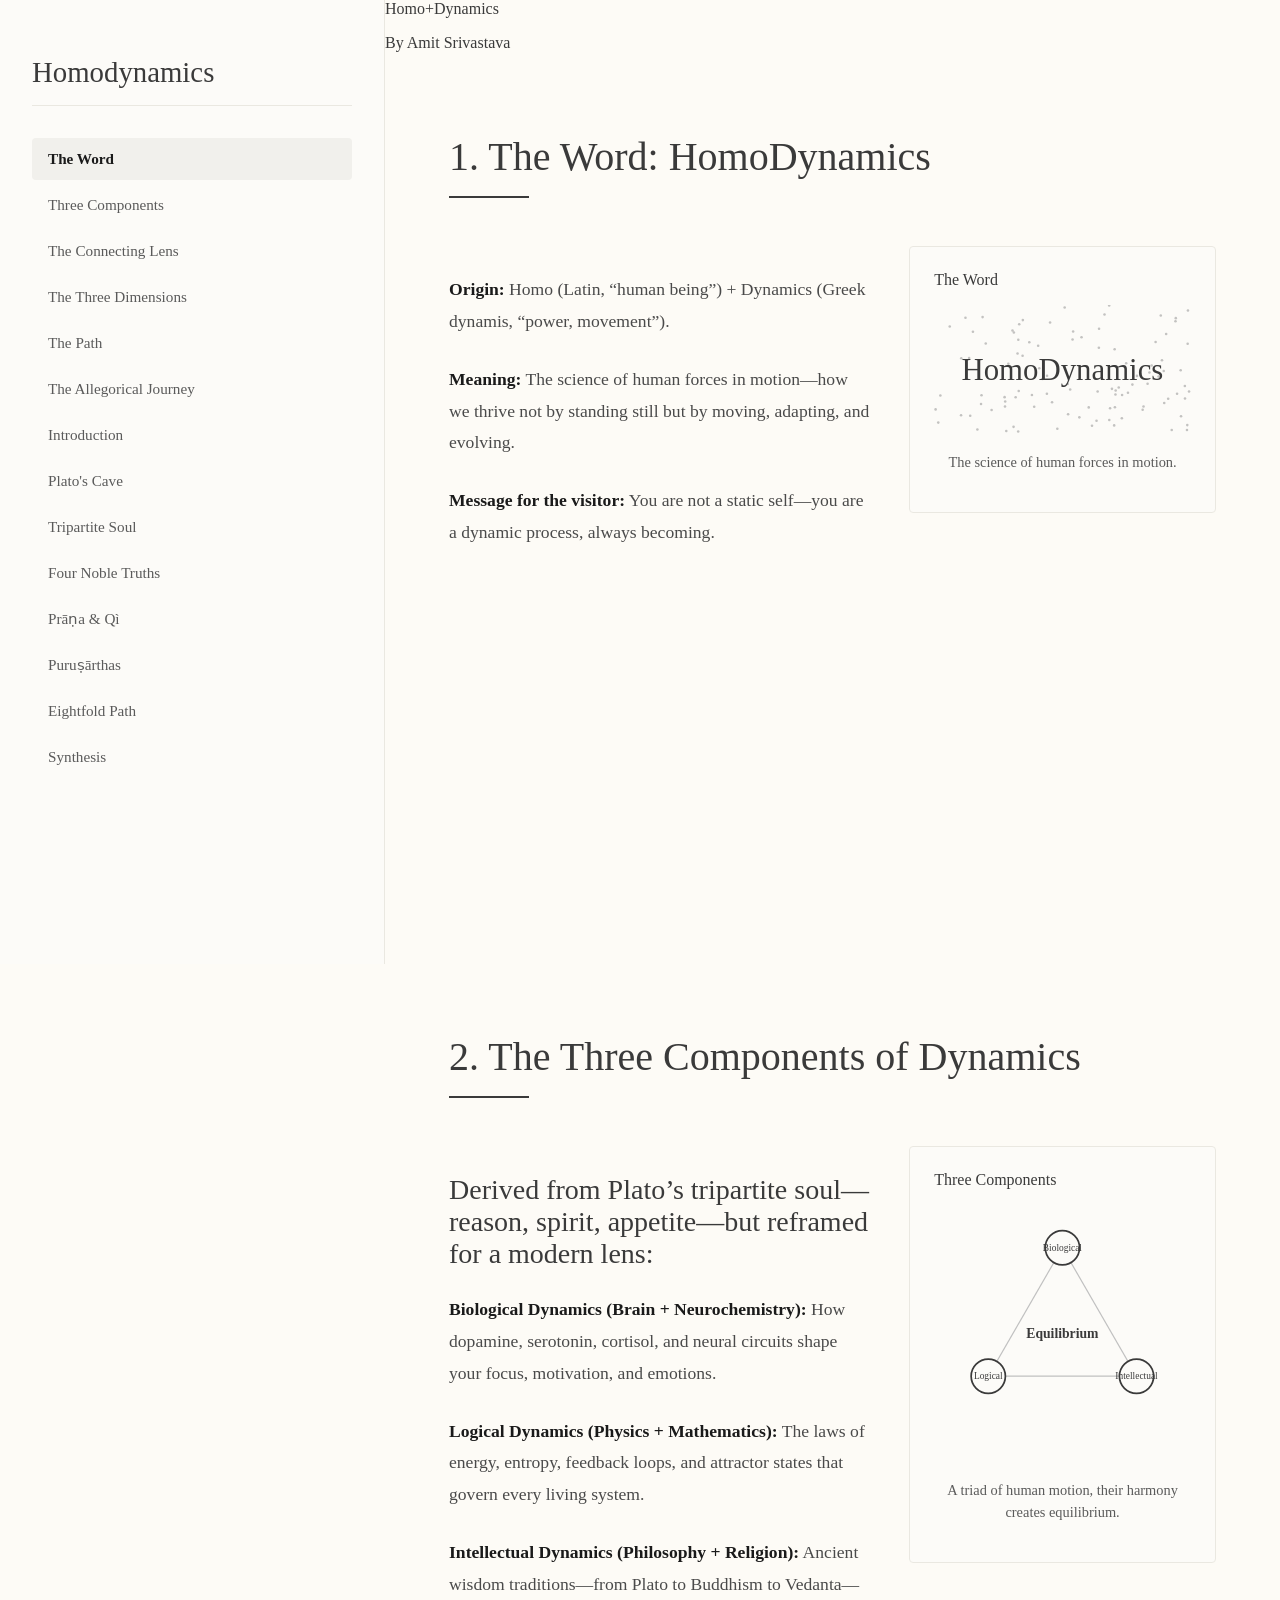
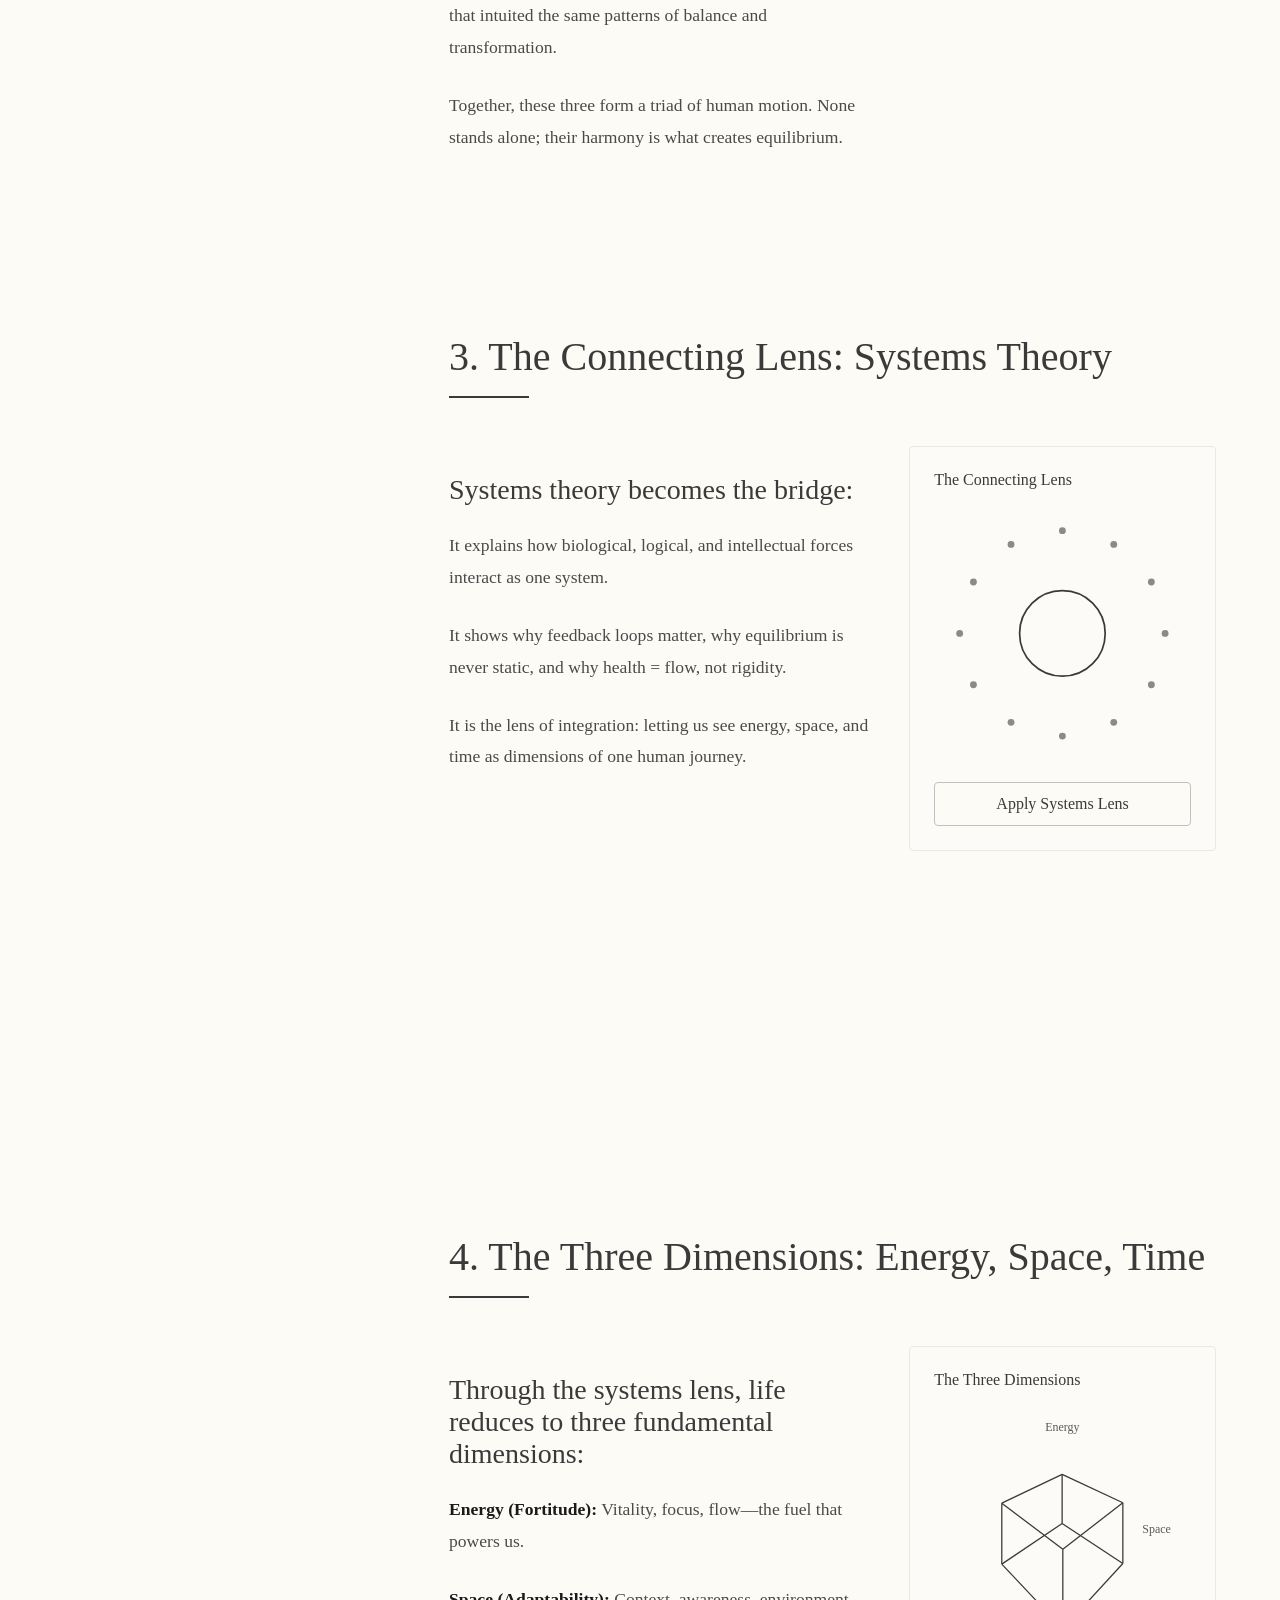
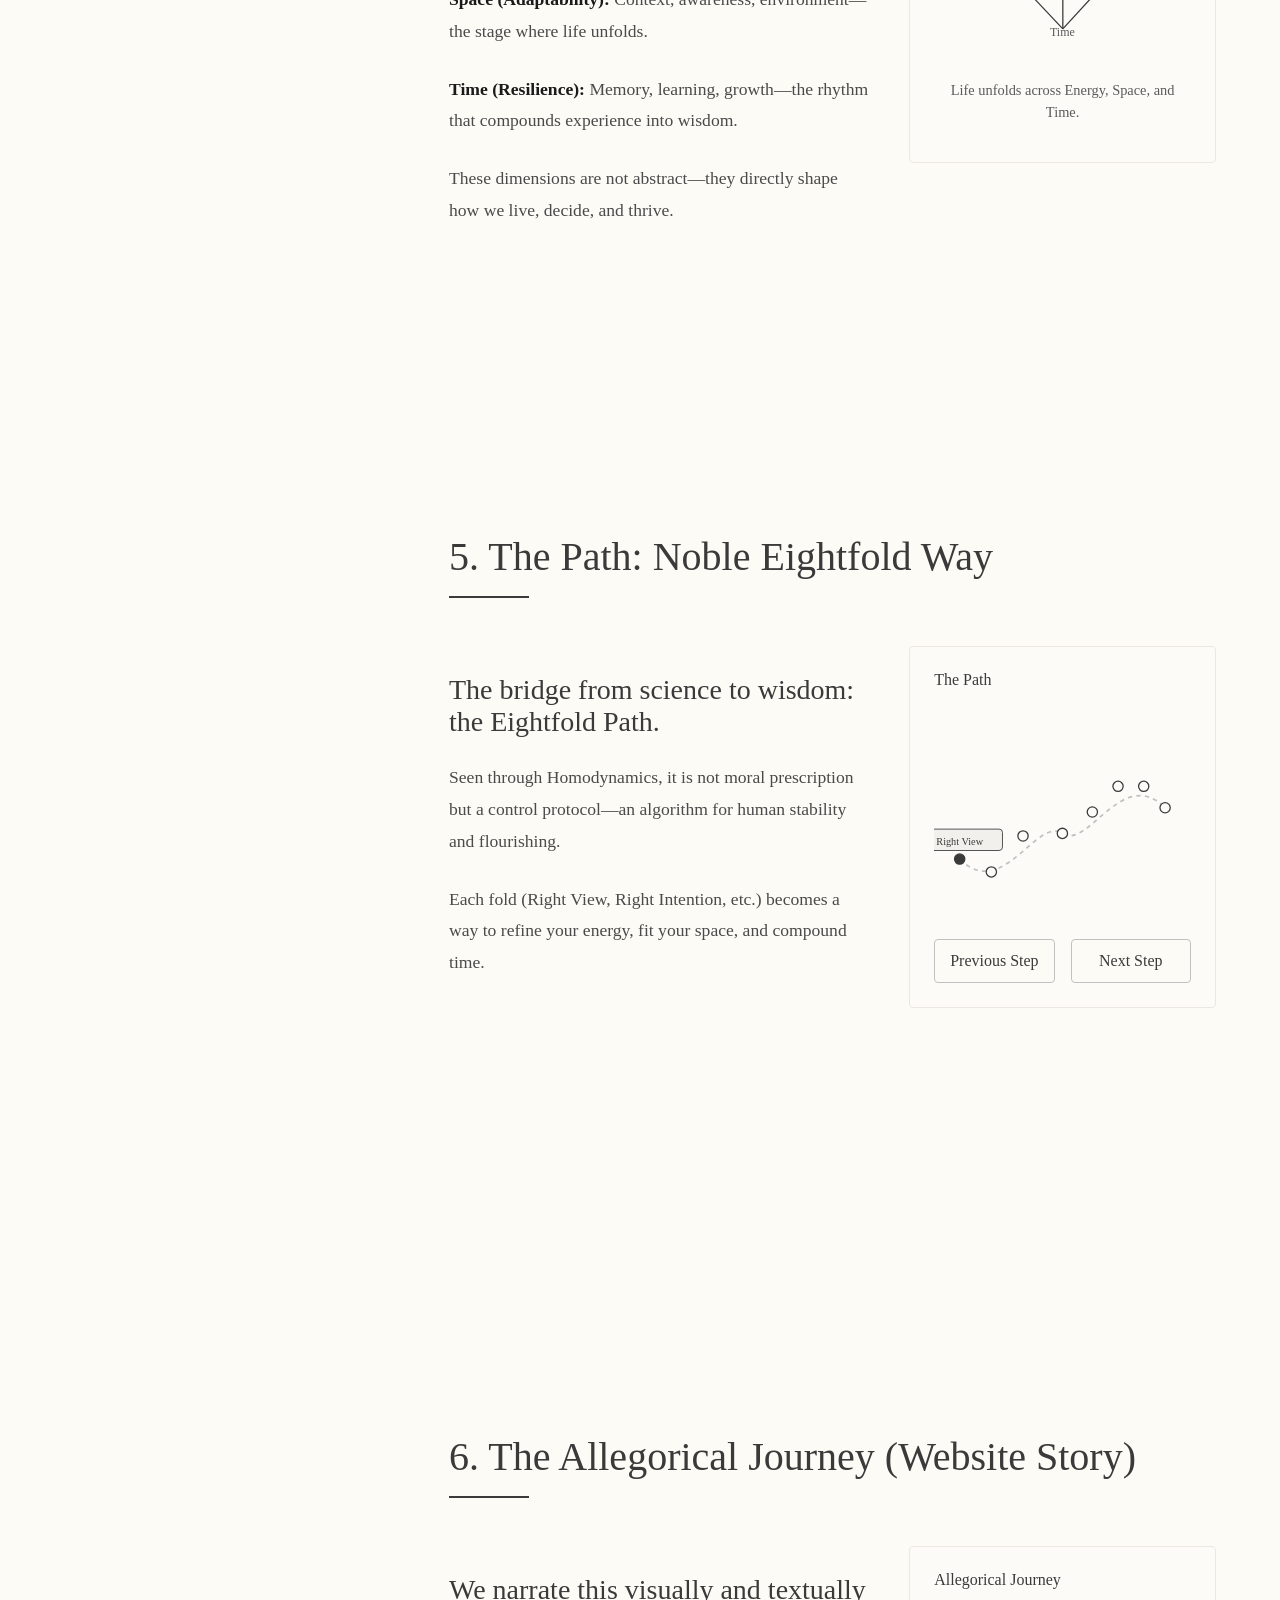
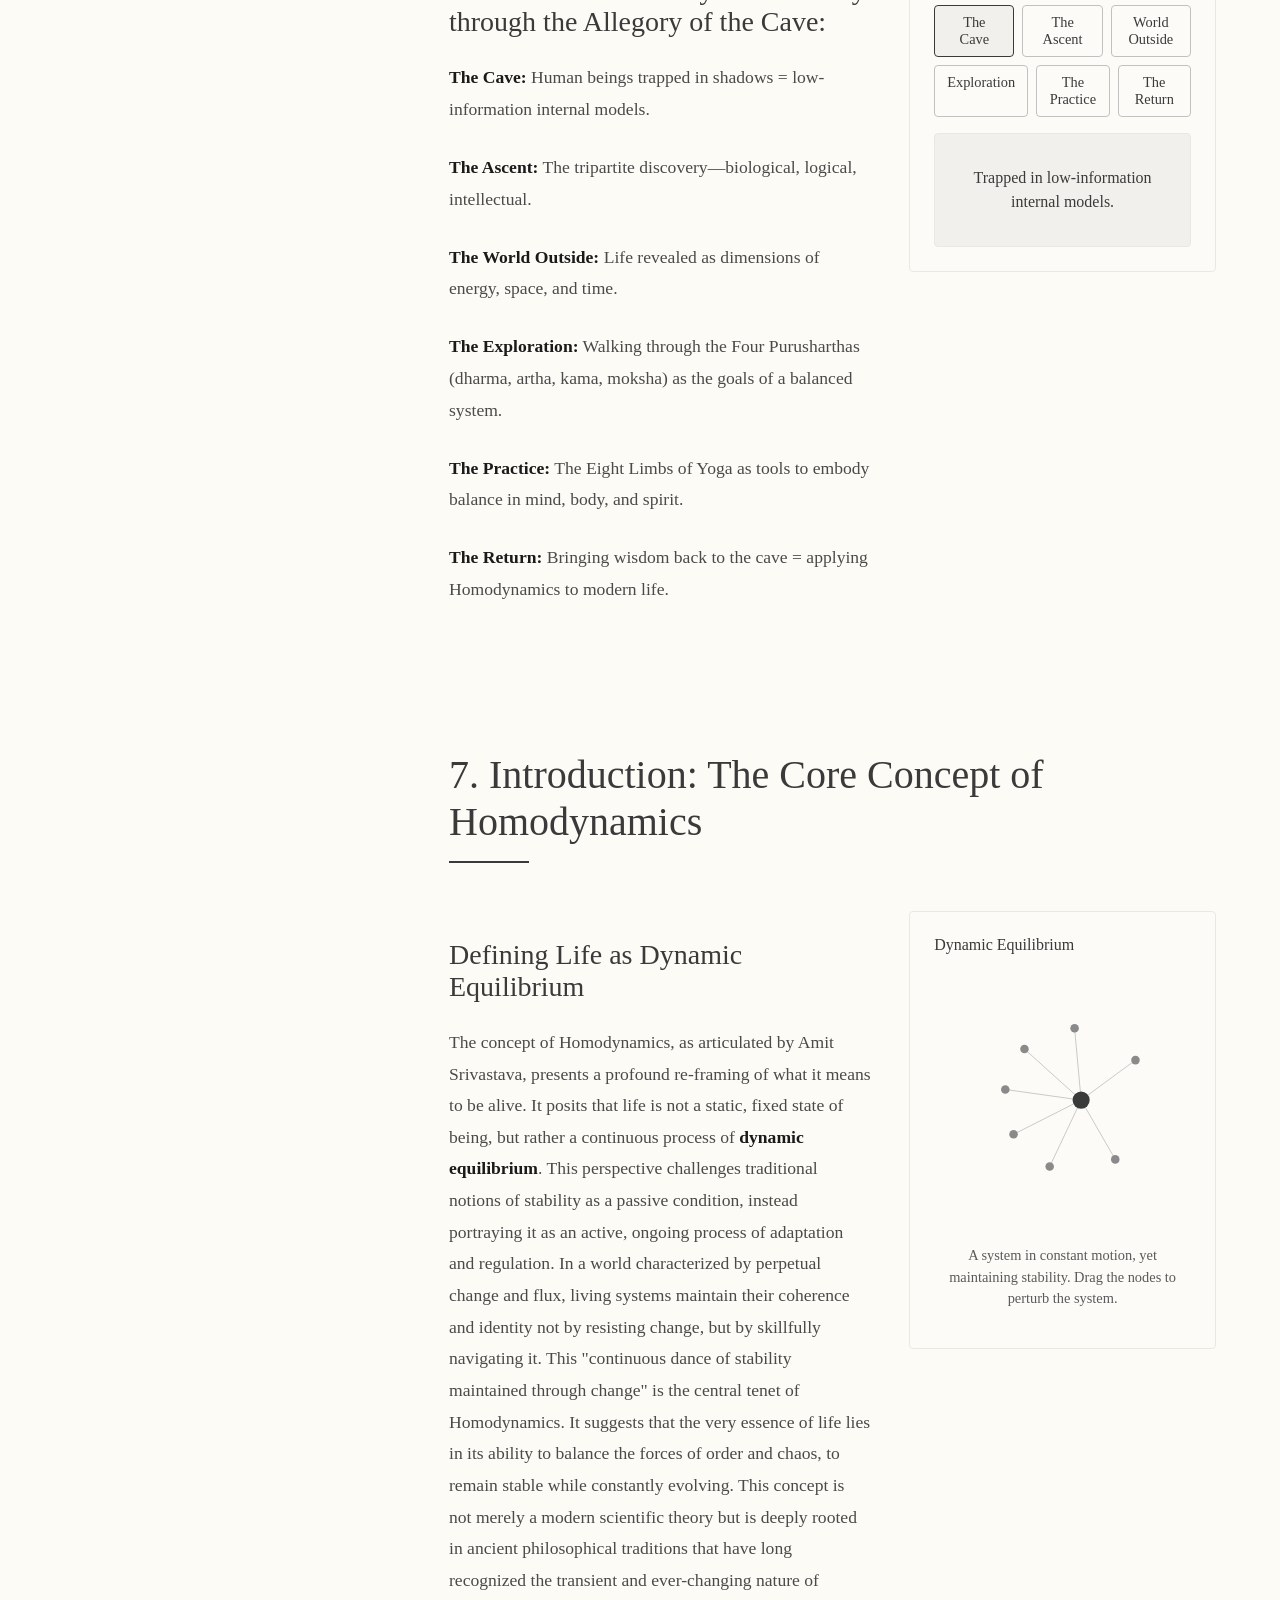
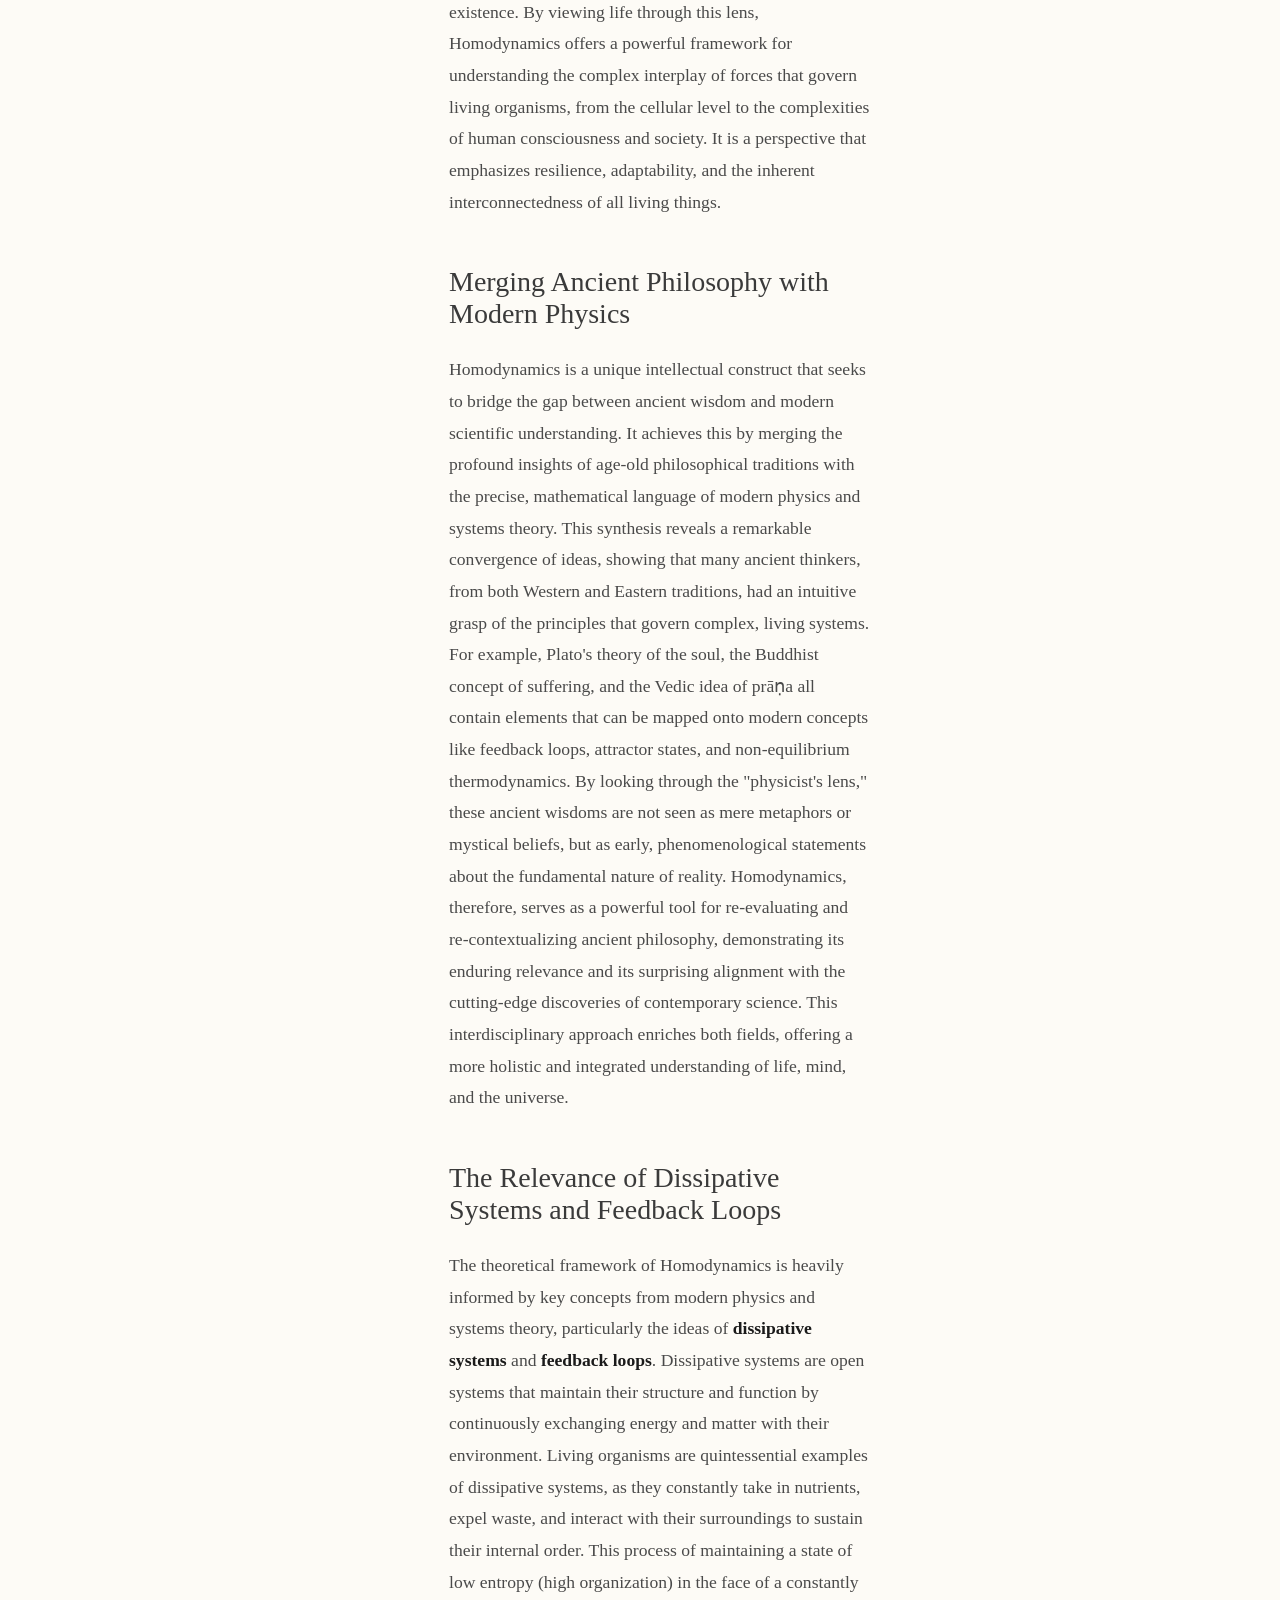
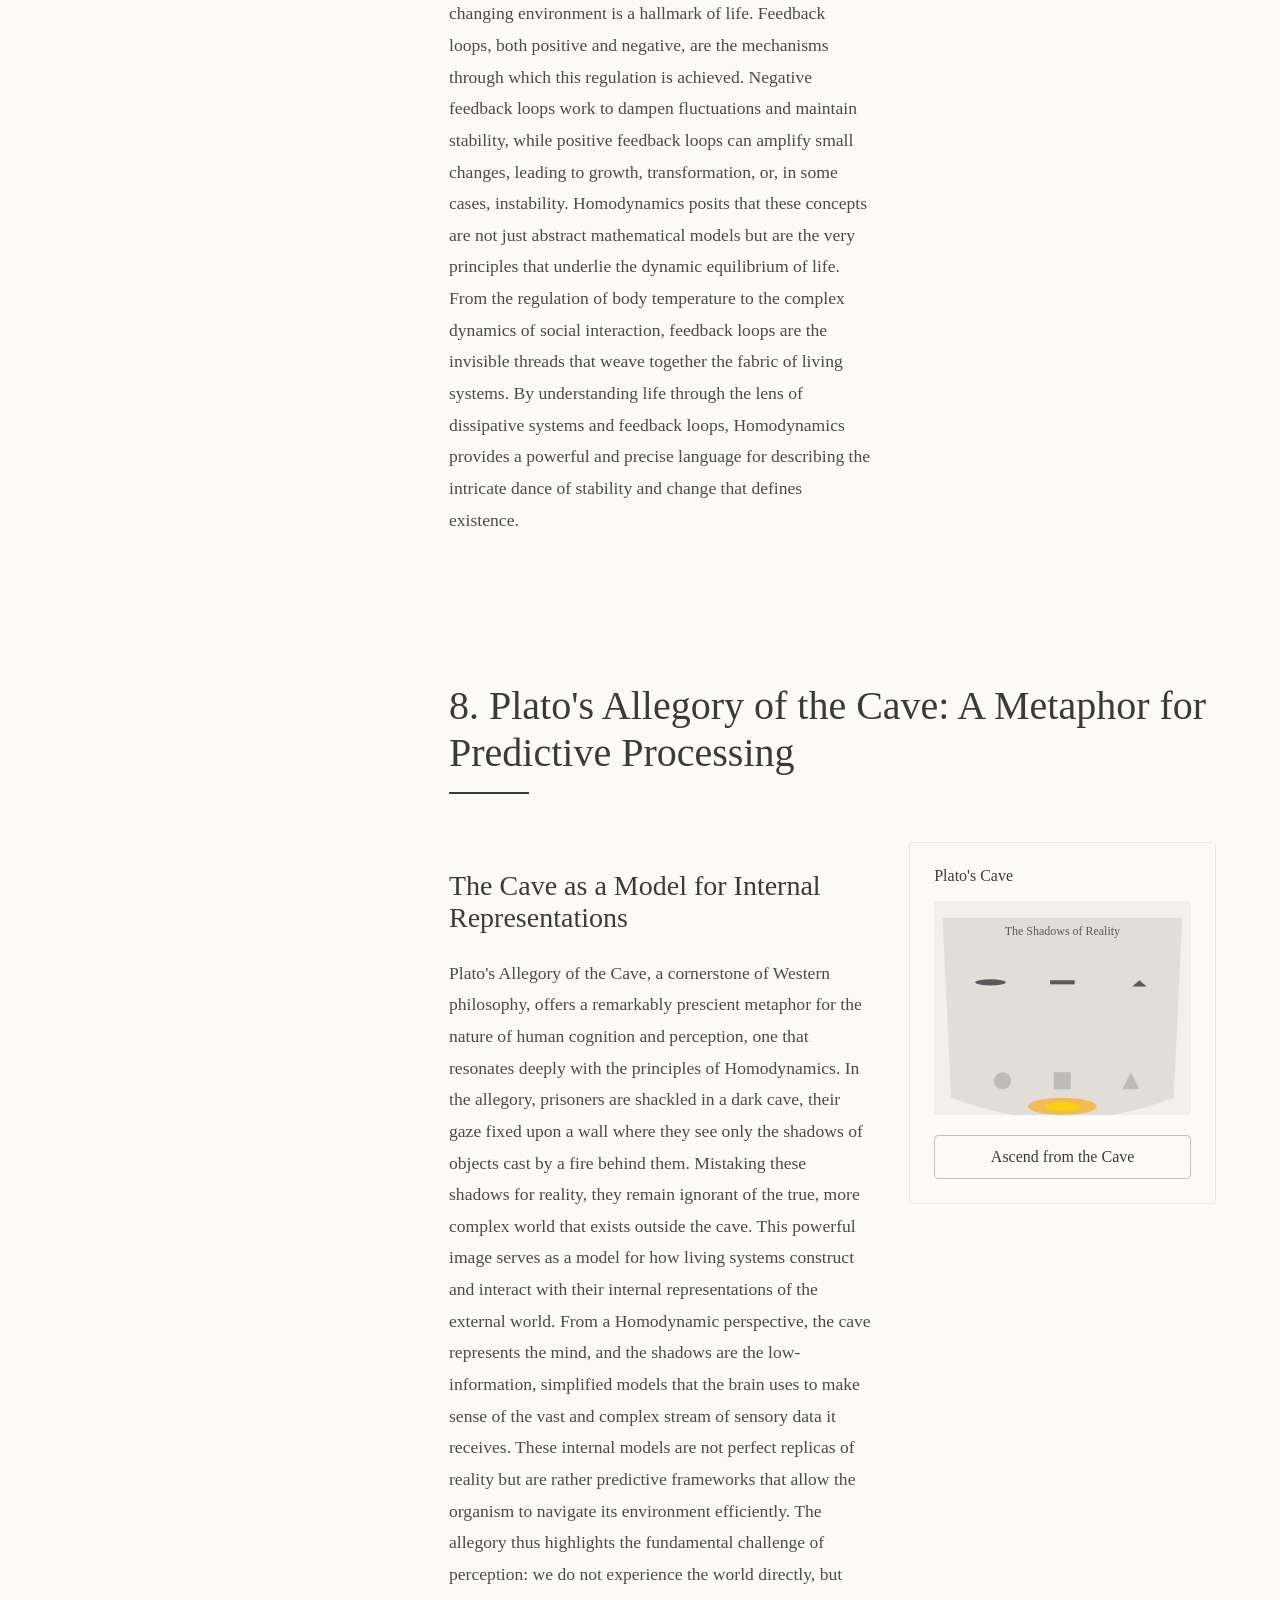
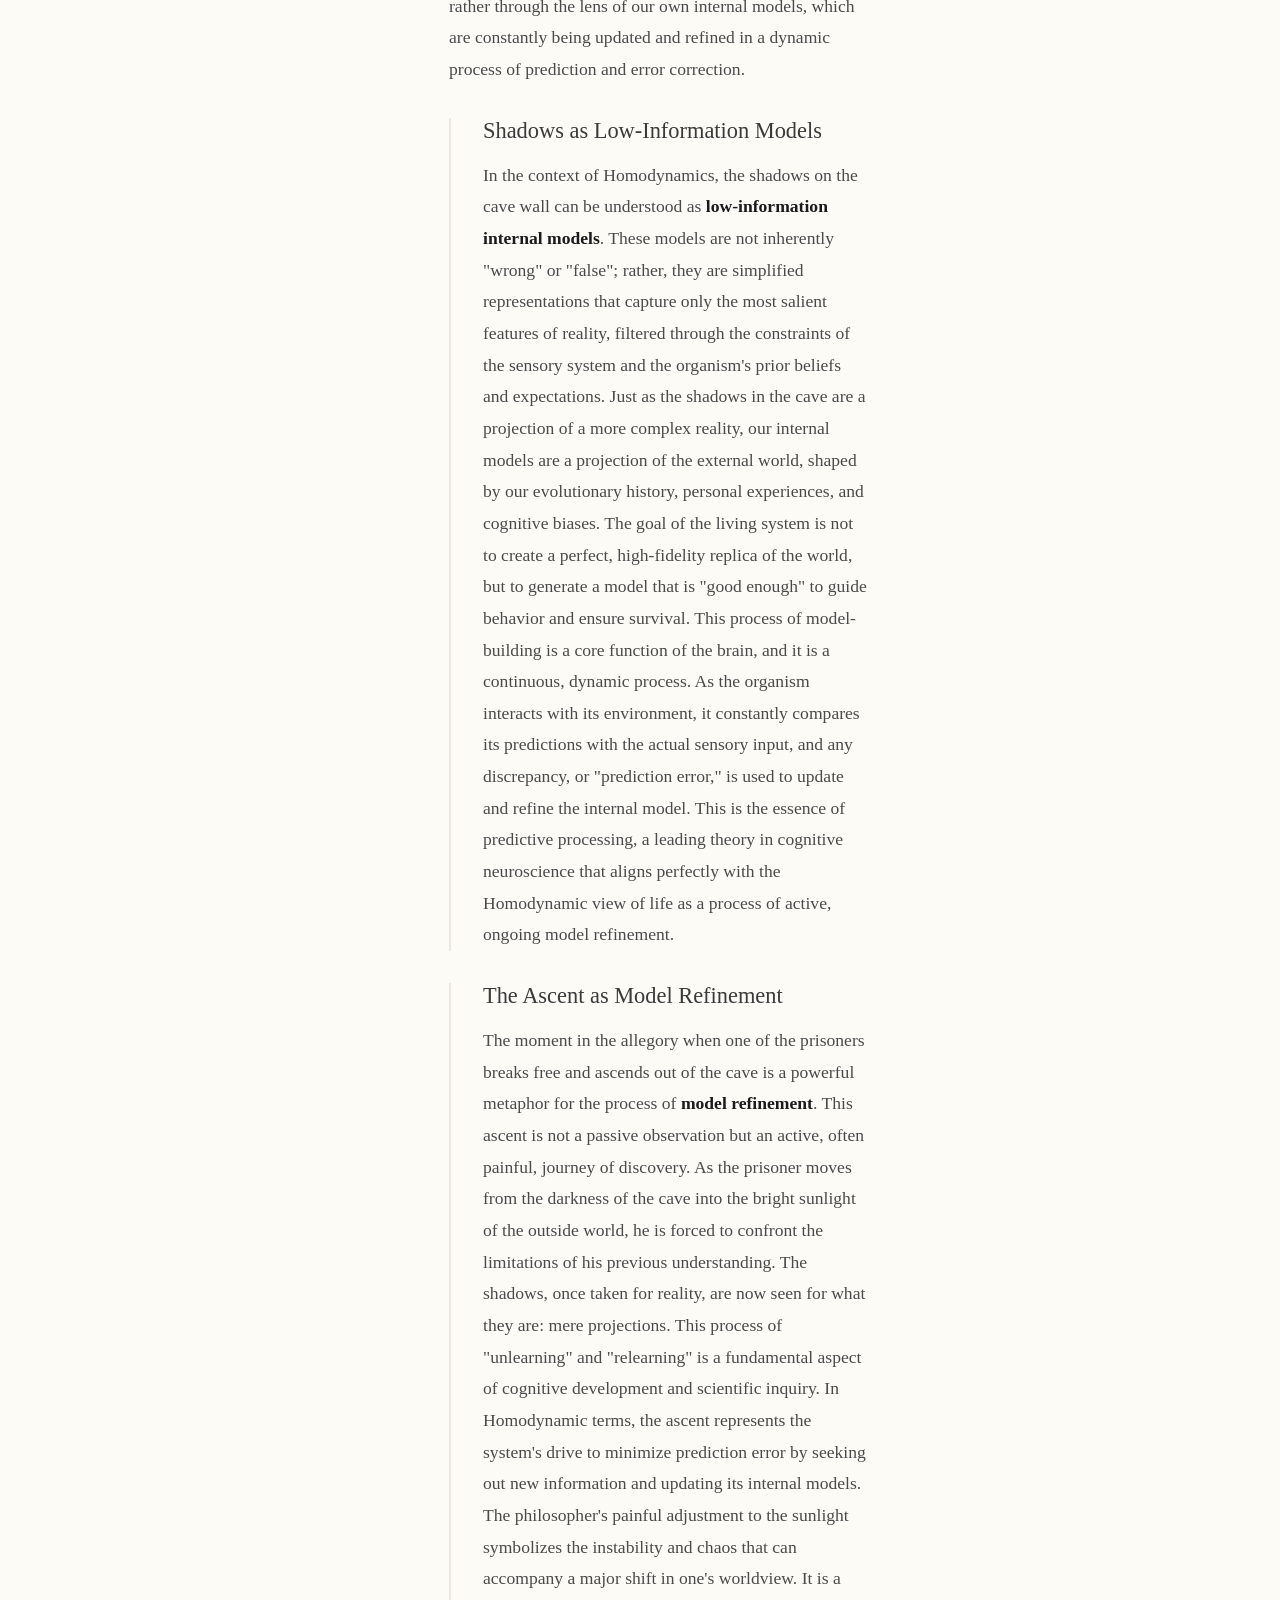
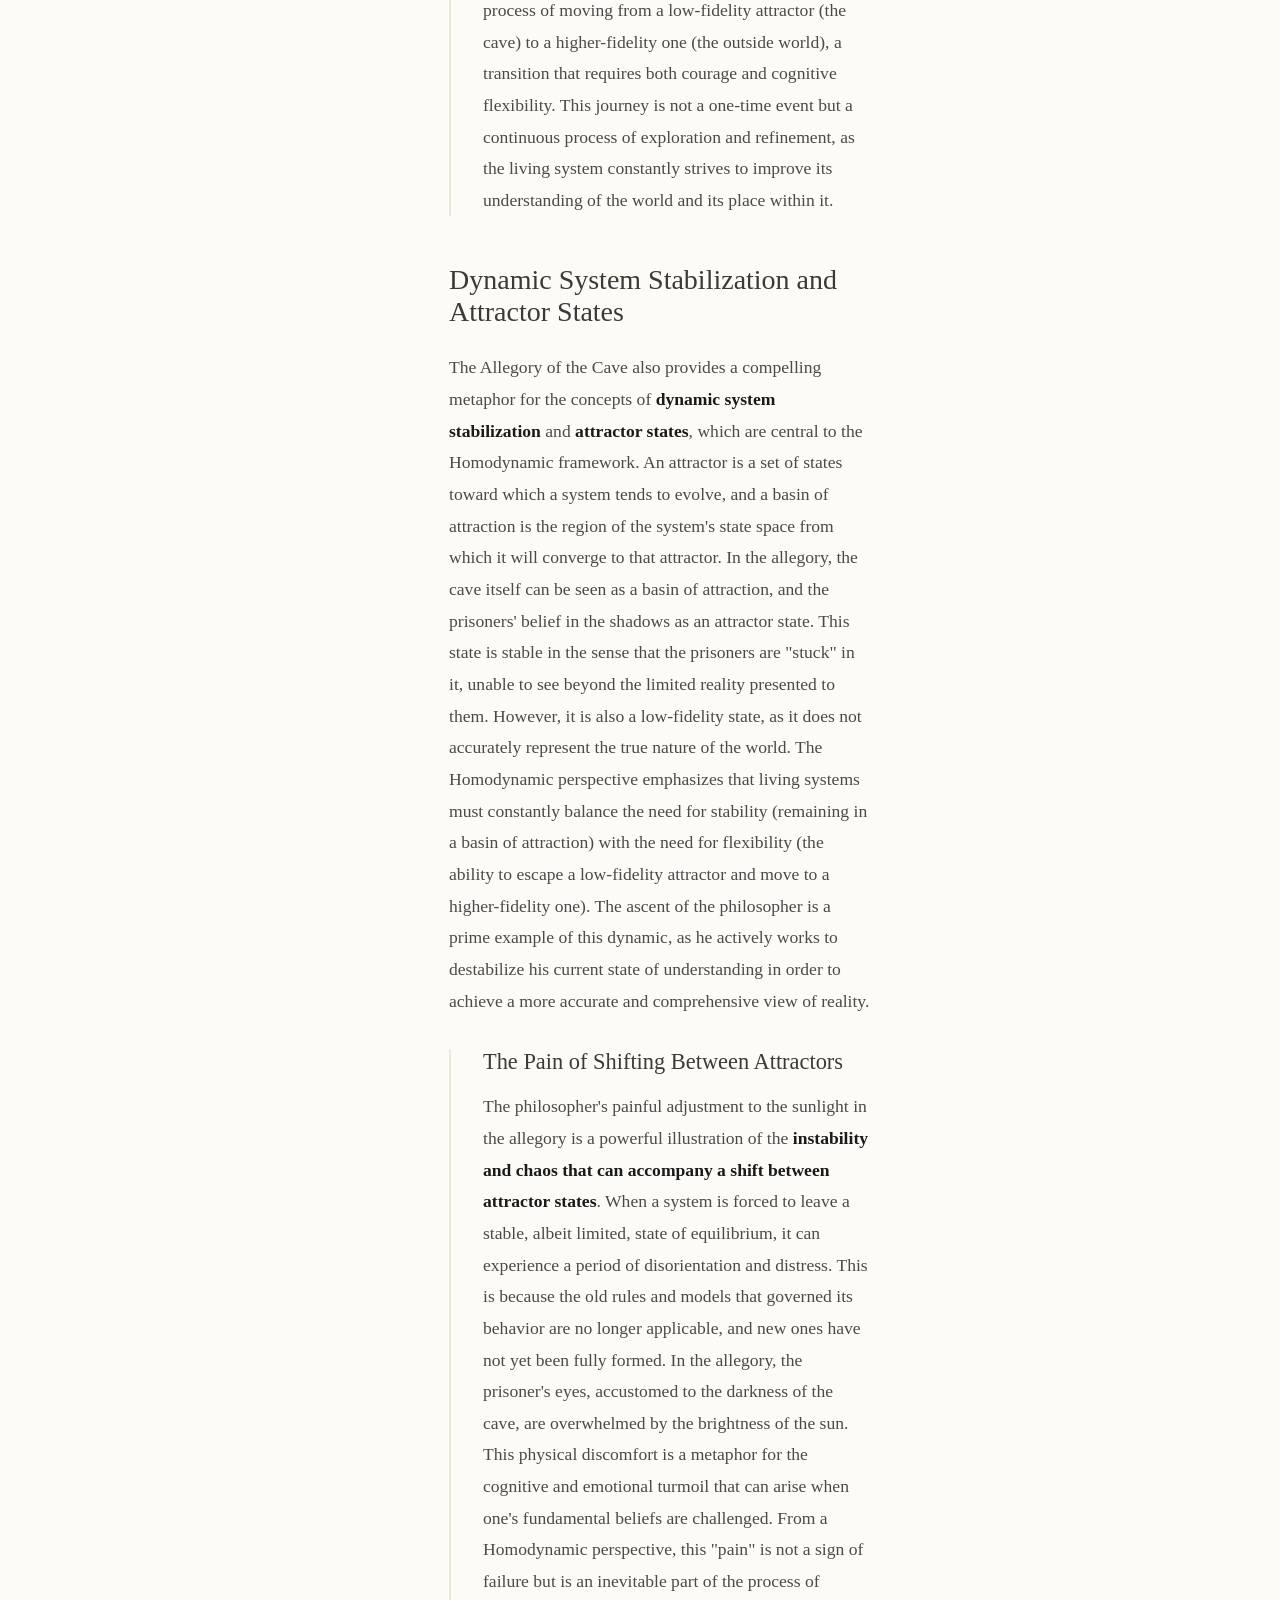
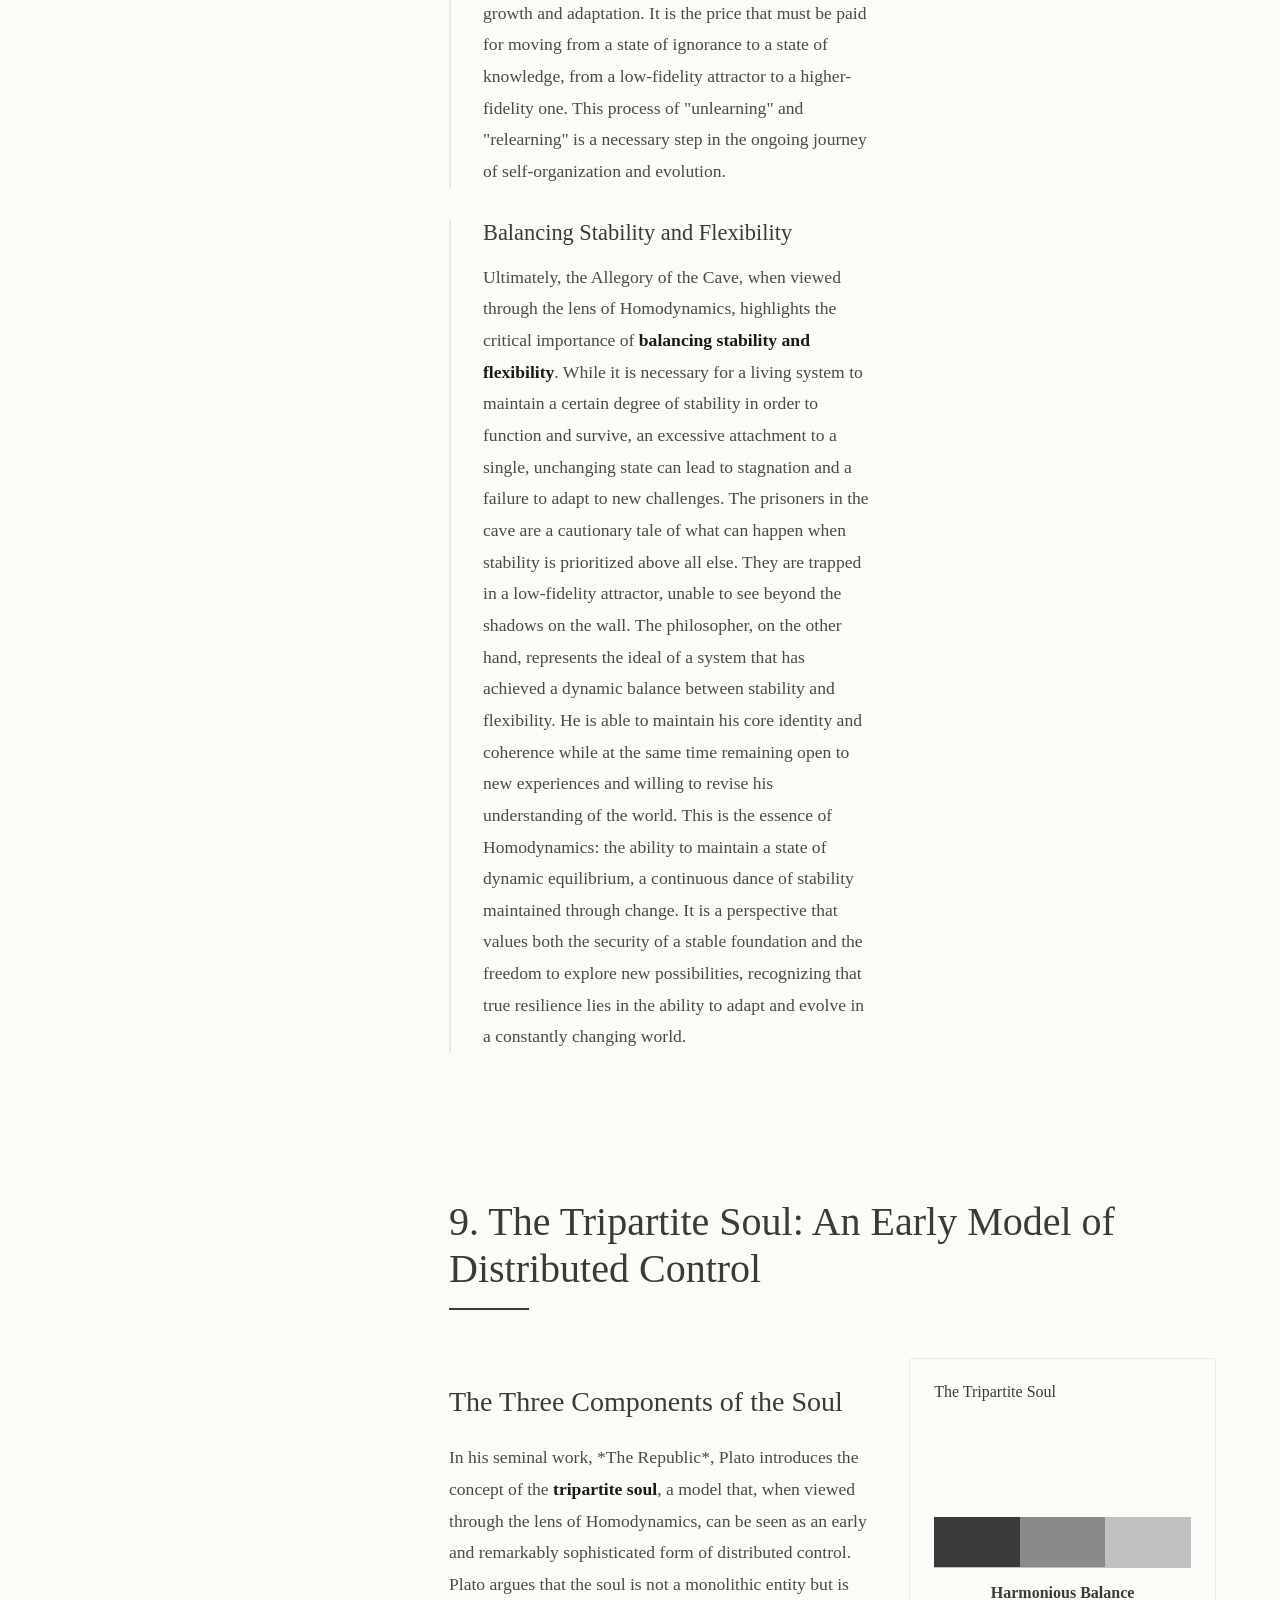
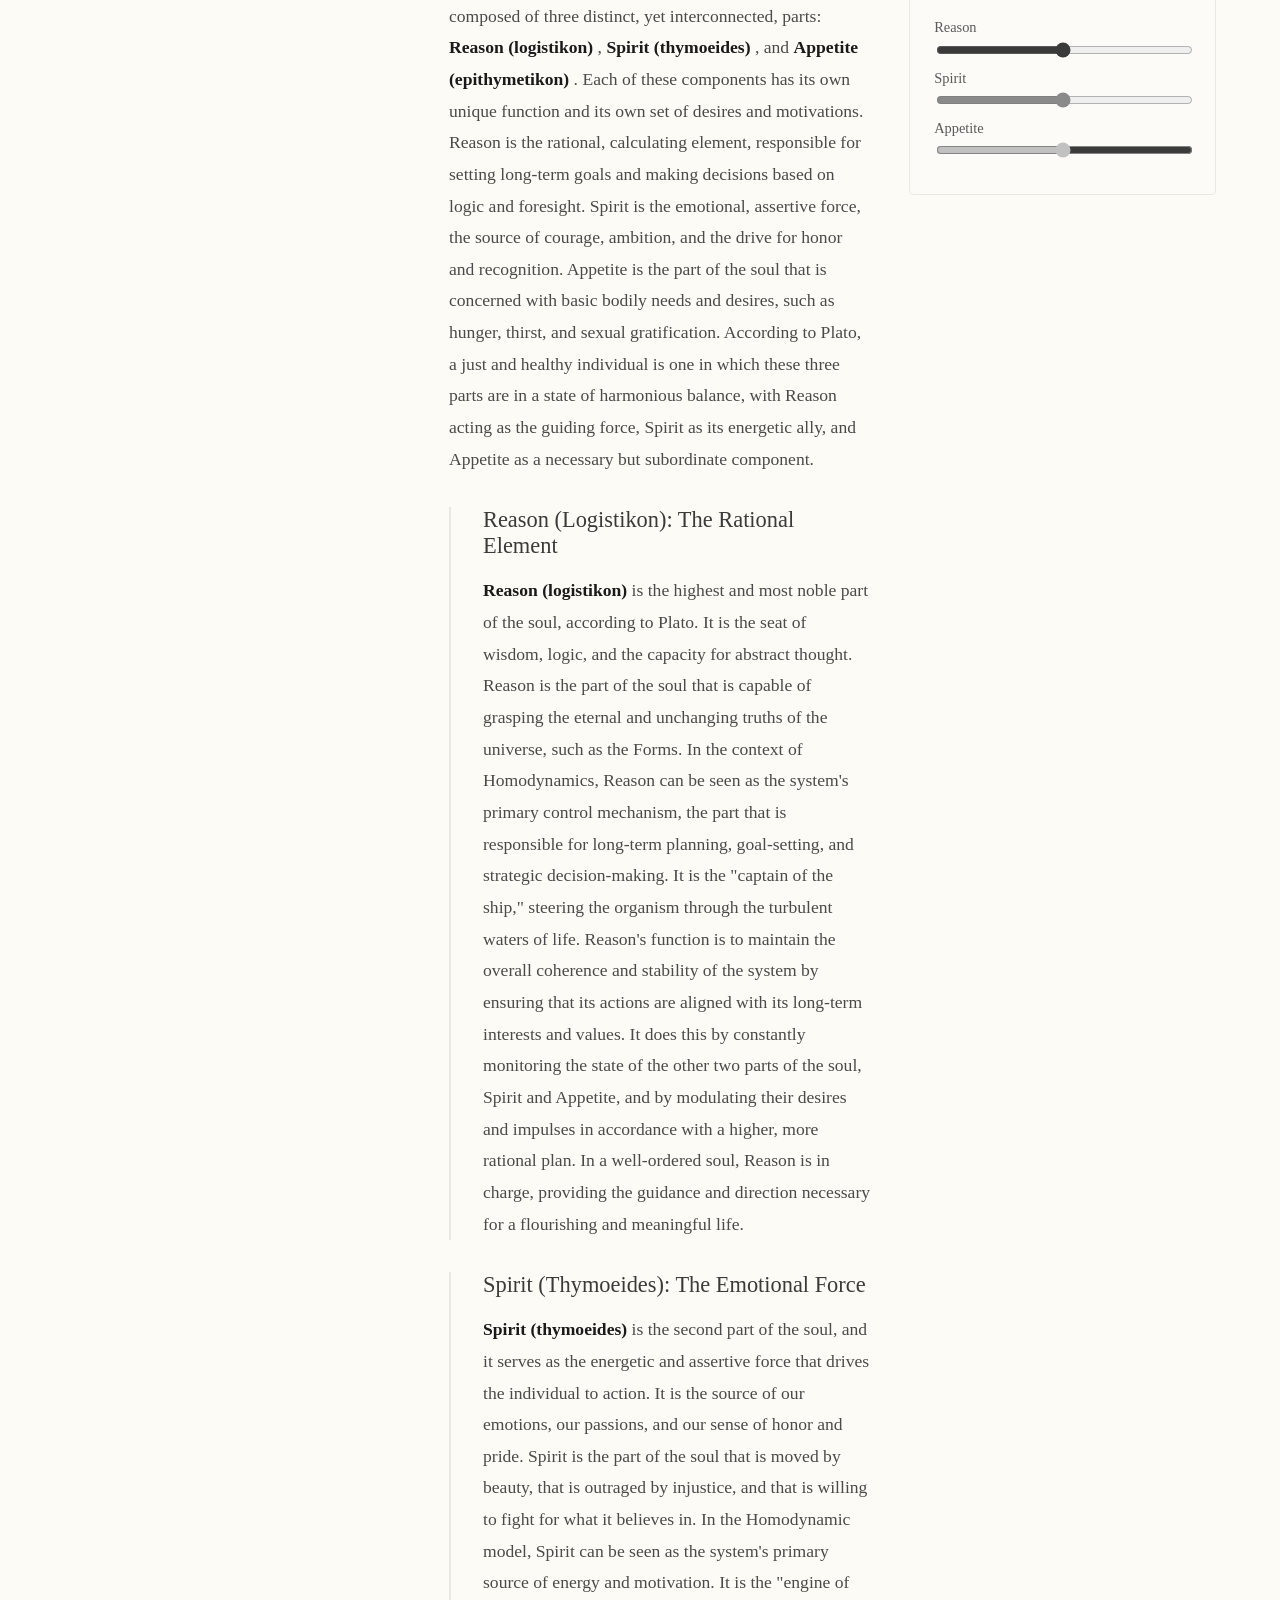
==== index.html @ 3b234f90 "Add sub-section visualizations and full-page layout - Created 4 new visualization components for sub" ====
<!DOCTYPE html>
<html lang="en">
<head>
  <meta charset="UTF-8" />
  <meta name="viewport" content="width=device-width, initial-scale=1.0" />
  <title>Homodynamics</title>

  <style>
    body {
      margin: 0;
      background-color: #FDFBF6;
      color: #3A3A3A;
      font-family: 'Georgia', serif;
    }
    /* Custom Scrollbar for a refined look */
    ::-webkit-scrollbar {
      width: 8px;
    }
    ::-webkit-scrollbar-track {
      background: #F1F1F1;
    }
    ::-webkit-scrollbar-thumb {
      background: #C1C1C1;
      border-radius: 4px;
    }
    ::-webkit-scrollbar-thumb:hover {
      background: #A8A8A8;
    }
  </style>
  <style>
    /* Full-page section styling for desktop */
    .full-page-section {
      min-height: 100vh;
      display: flex;
      flex-direction: column;
      justify-content: center;
      padding: 2rem 4rem;
      box-sizing: border-box;
    }

    .full-page-section article {
      flex: 1;
      display: flex;
      flex-direction: column;
      justify-content: center;
    }

    .full-page-section .section-page-grid {
      flex: 1;
      display: grid;
      grid-template-columns: 55% 40%;
      gap: 5%;
      align-items: start;
    }

    /* Responsive Styles */
    .menu-button {
      display: none; /* Hidden by default */
      position: fixed;
      top: 1.5rem;
      left: 1.5rem;
      z-index: 1001;
      background: #FCFBF8;
      border: 1px solid #EAE8E1;
      border-radius: 4px;
      width: 44px;
      height: 44px;
      padding: 8px;
      cursor: pointer;
      box-shadow: 0 2px 8px rgba(0,0,0,0.05);
      -webkit-tap-highlight-color: transparent;
    }
    .menu-button div {
      width: 100%;
      height: 2px;
      background-color: #3A3A3A;
      margin: 5px 0;
      transition: transform 0.3s ease;
    }
    .overlay {
      display: none;
      position: fixed;
      top: 0;
      left: 0;
      right: 0;
      bottom: 0;
      background: rgba(0, 0, 0, 0.5);
      z-index: 999;
      opacity: 0;
      transition: opacity 0.3s ease-in-out;
    }
    .overlay.is-visible {
      display: block;
      opacity: 1;
    }

    @media (max-width: 800px) {
      .menu-button {
        display: block;
      }

      .sidebar {
        position: fixed;
        left: 0;
        top: 0;
        bottom: 0;
        z-index: 1000;
        transform: translateX(-100%);
        transition: transform 0.3s ease-in-out;
        box-shadow: 4px 0px 15px rgba(0,0,0,0.1);
        border-right: none !important;
      }

      .sidebar.is-open {
        transform: translateX(0);
      }
      
      .main-content {
        padding: 1.5rem !important; /* Override inline style */
        height: auto !important;
        overflow-y: visible !important;
      }

      .hero {
        margin-left: -1.5rem !important;
        margin-right: -1.5rem !important;
        margin-top: -1.5rem !important;
        height: 250px !important;
      }

      .section-page-grid {
        display: flex !important;
        flex-direction: column !important;
        gap: 2rem !important;
      }

      .section-page-viz {
        position: static !important;
      }

      /* Full-page section styling for mobile */
      .full-page-section {
        min-height: 100vh !important;
        display: flex !important;
        flex-direction: column !important;
        justify-content: center !important;
        padding: 2rem 2.5rem !important;
        box-sizing: border-box !important;
      }

      .full-page-section article {
        flex: 1 !important;
        display: flex !important;
        flex-direction: column !important;
        justify-content: center !important;
      }

      .full-page-section .section-page-grid {
        flex: 1 !important;
        display: grid !important;
        grid-template-columns: 1fr !important;
        gap: 2rem !important;
        align-items: start !important;
      }

      /* Typography adjustments */
      h2 {
        font-size: 2rem !important;
      }
      h3 {
        font-size: 1.5rem !important;
      }
      h4 {
        font-size: 1.25rem !important;
      }
    }
  </style>
<link rel="stylesheet" href="/index.css">
  <script type="importmap">
  {
    "imports": {
      "react": "https://aistudiocdn.com/react@^19.1.1",
      "react-dom/": "https://aistudiocdn.com/react-dom@^19.1.1/",
      "react/": "https://aistudiocdn.com/react@^19.1.1/",
      "d3": "https://cdn.jsdelivr.net/npm/d3@7/+esm"
    }
  }
  </script>
  <script type="module" crossorigin src="/assets/index-j2K7vw2W.js"></script>
</head>
<body>
  <div id="root"></div>
</body>
</html>
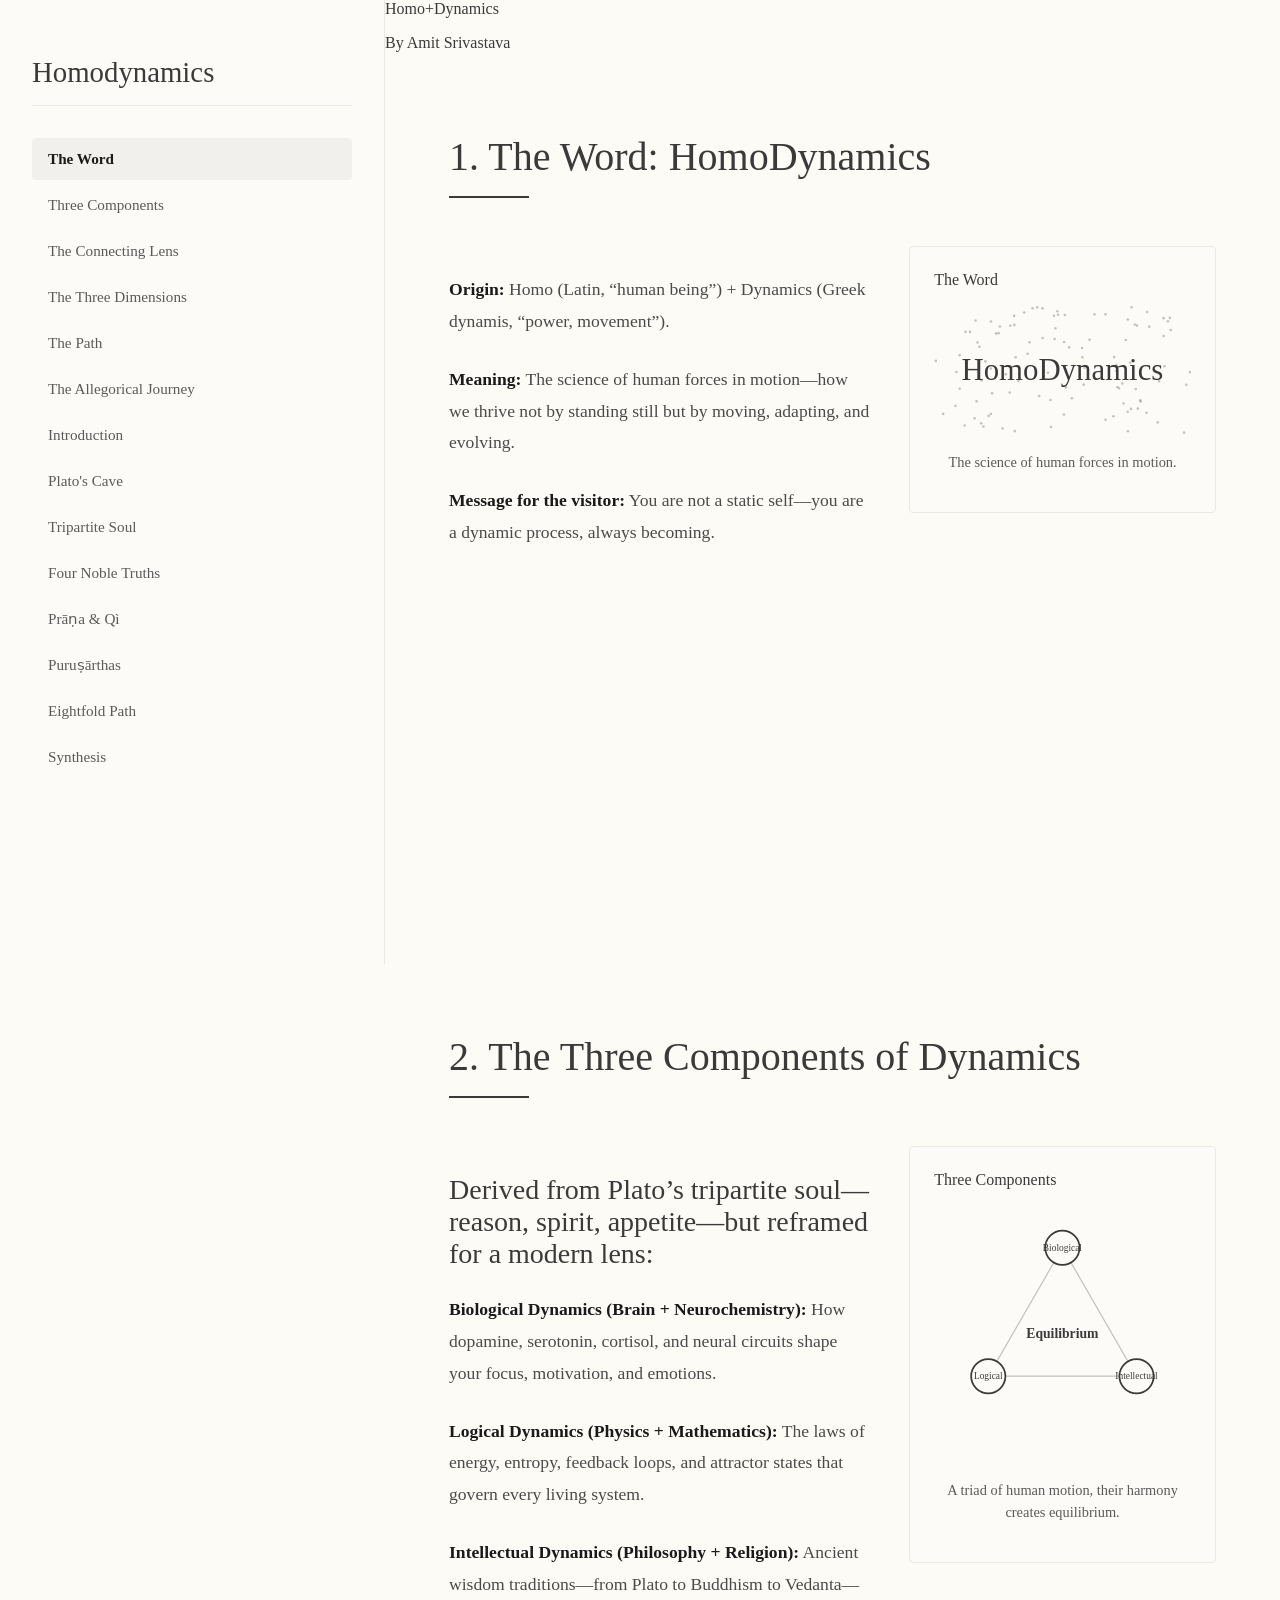
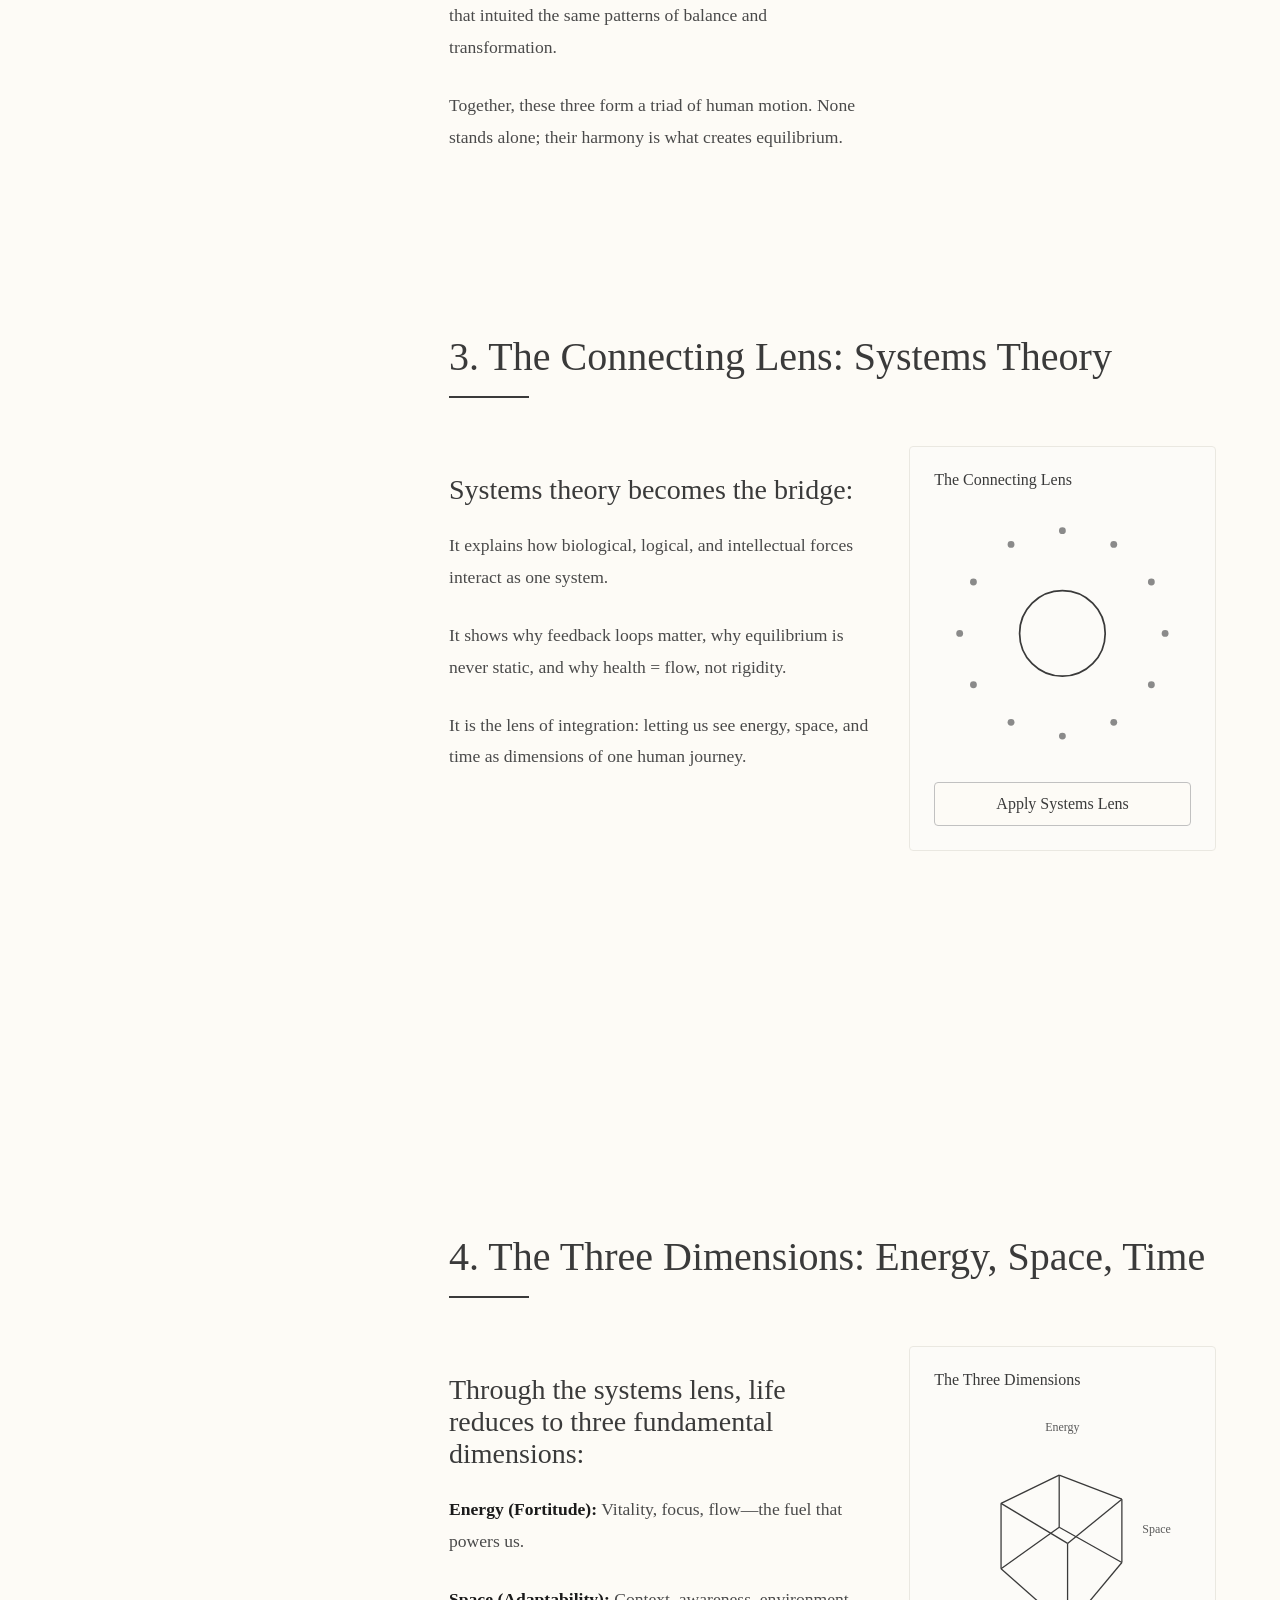
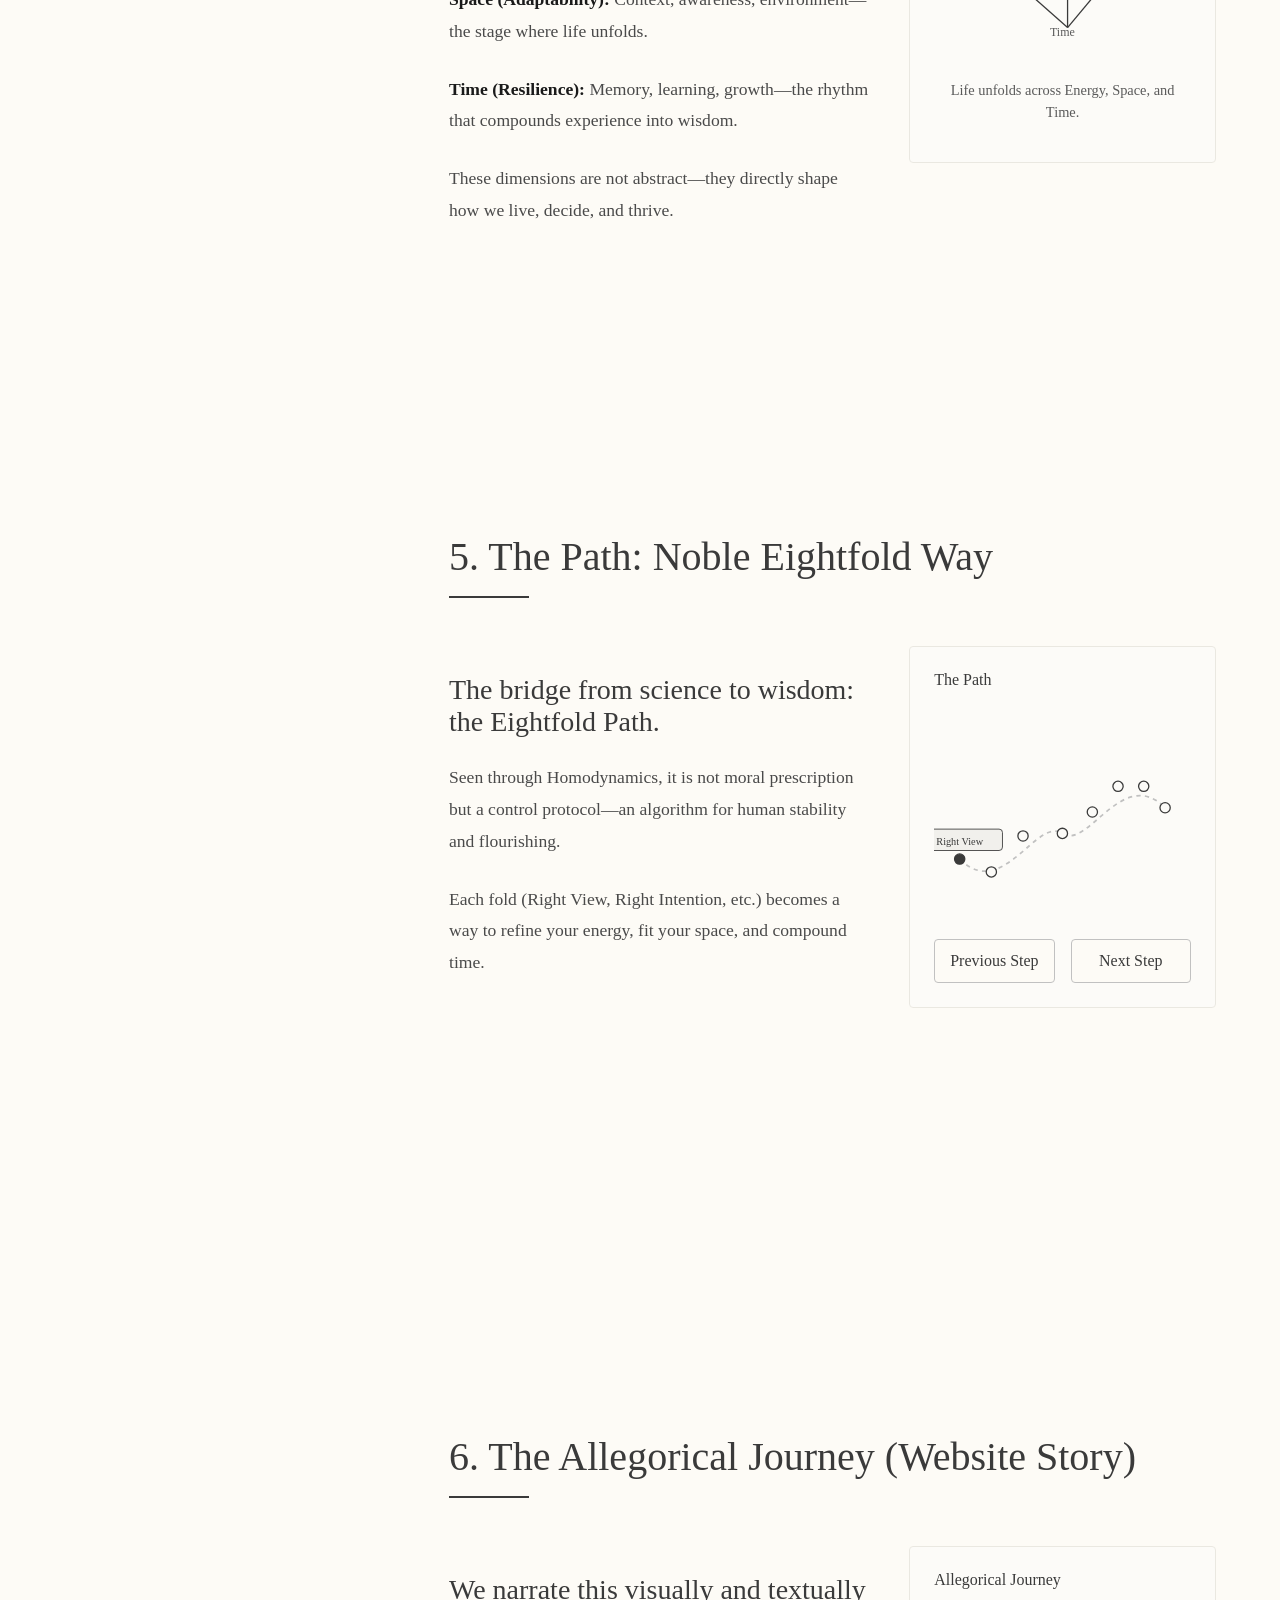
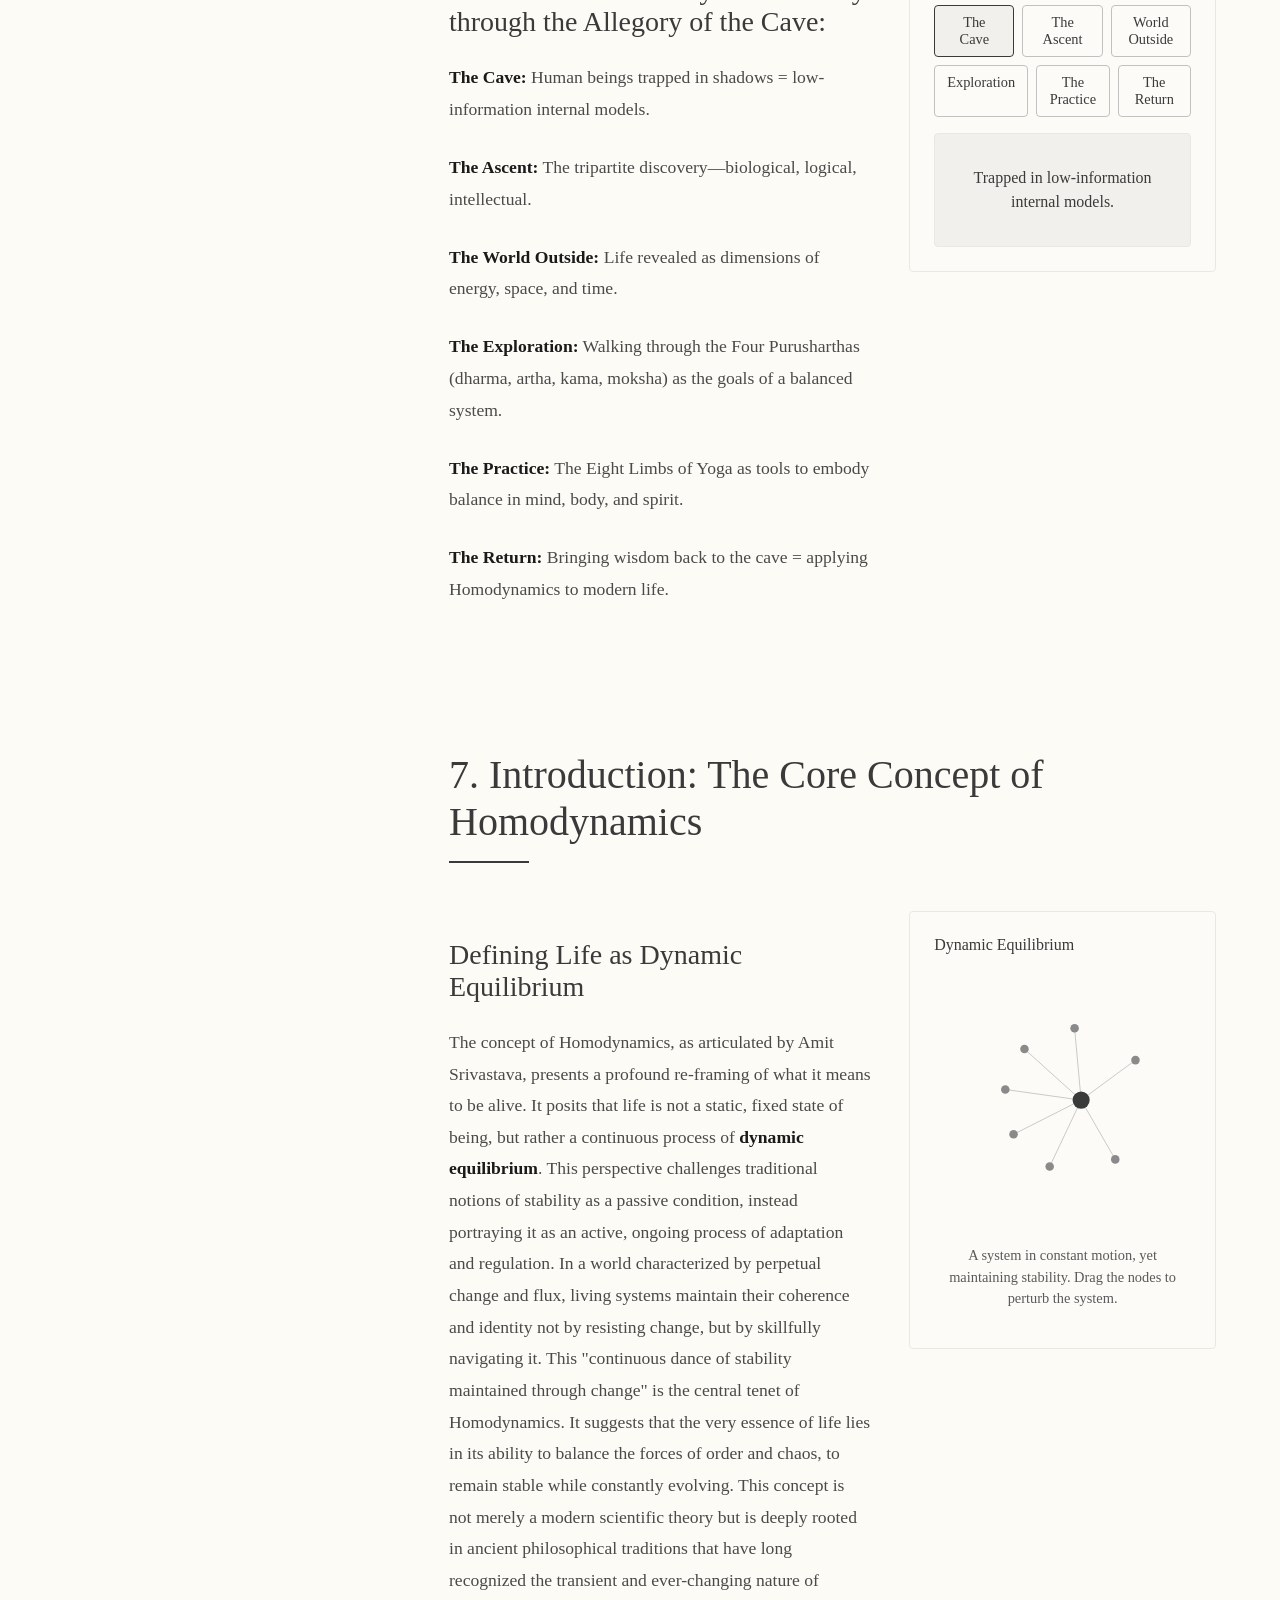
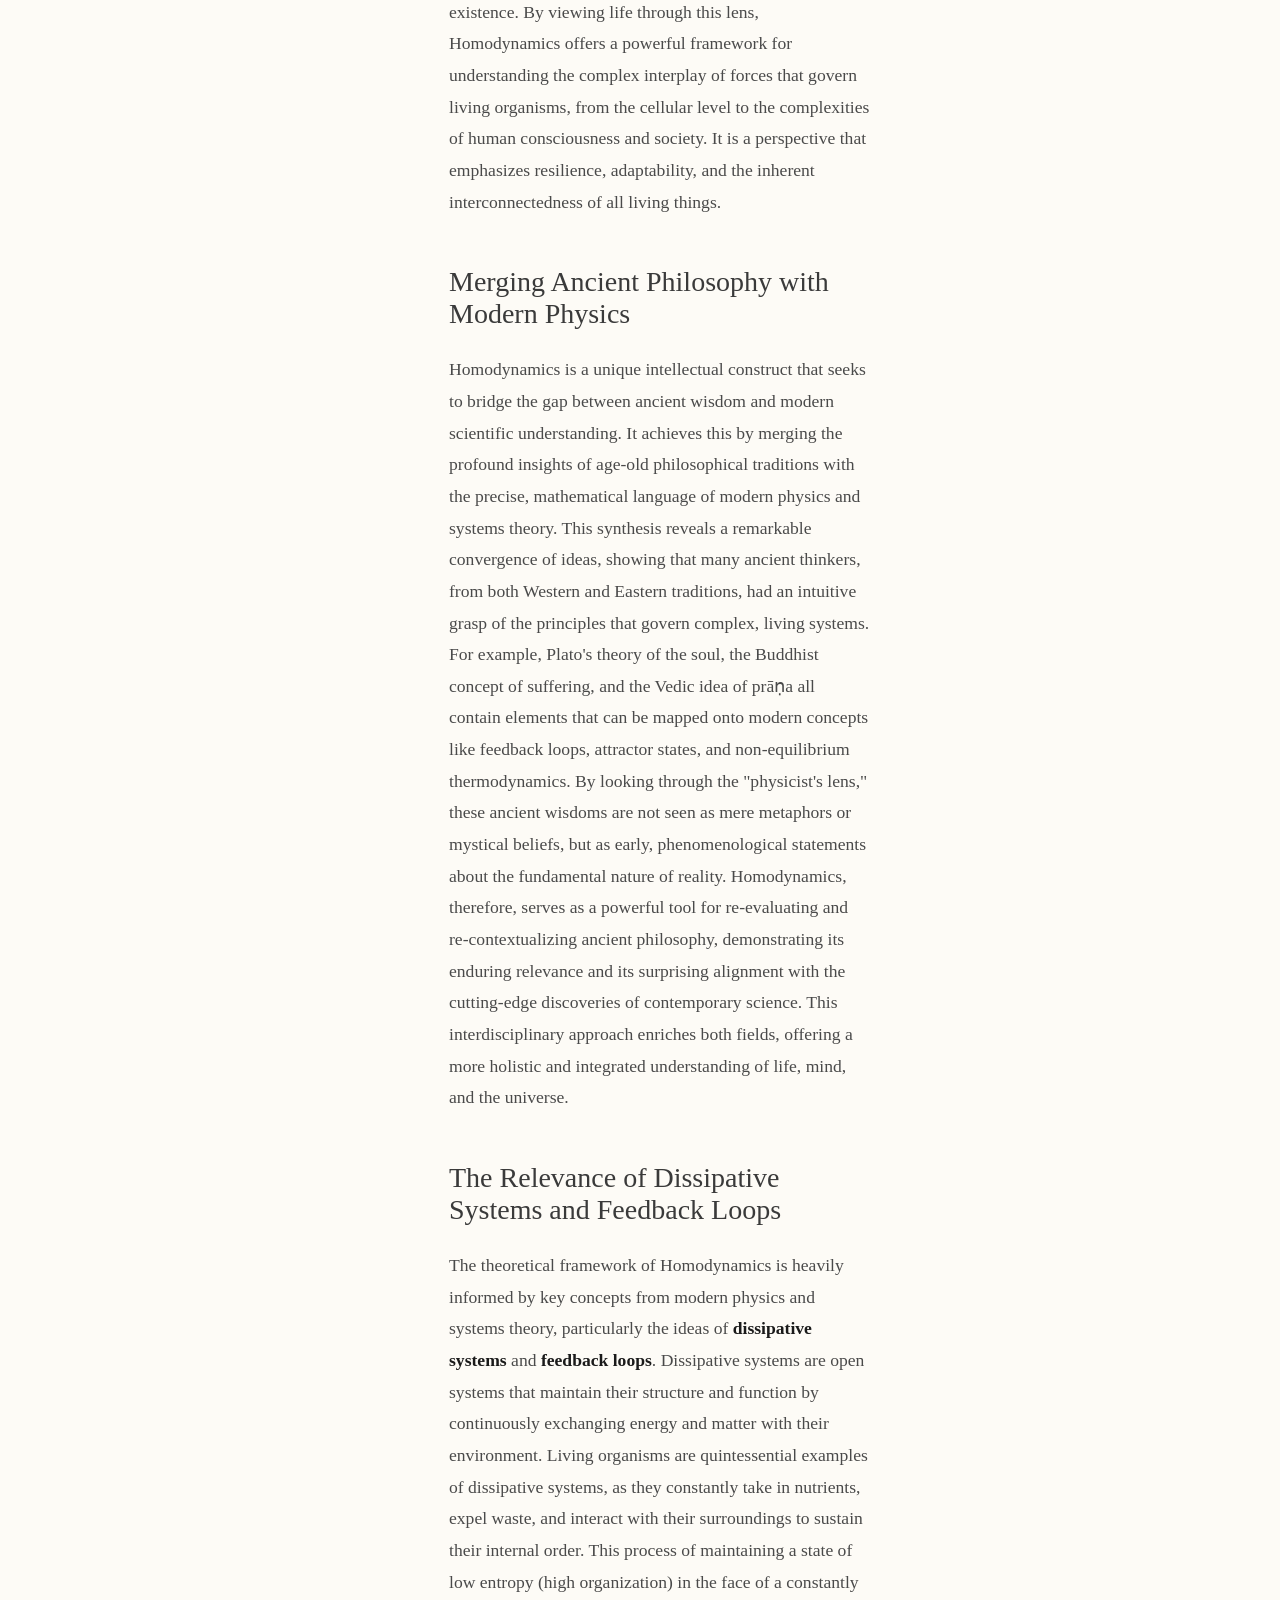
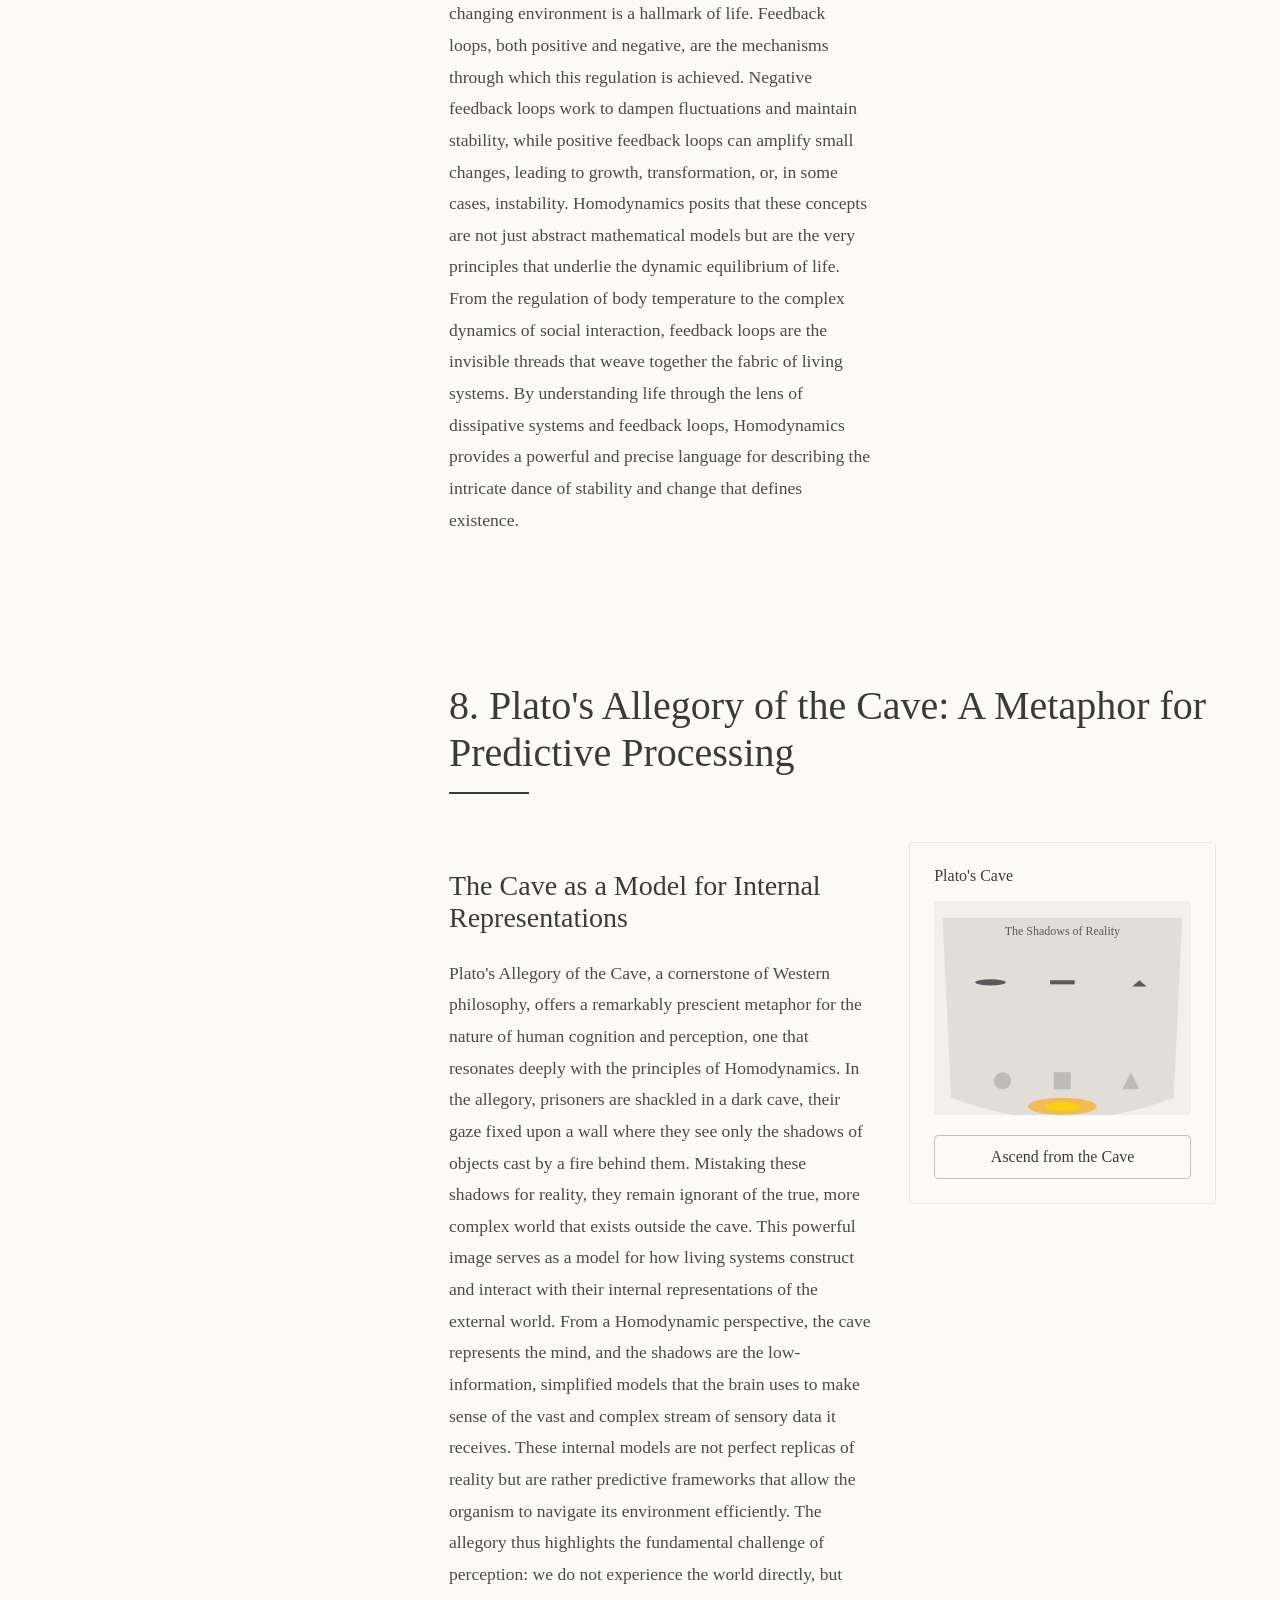
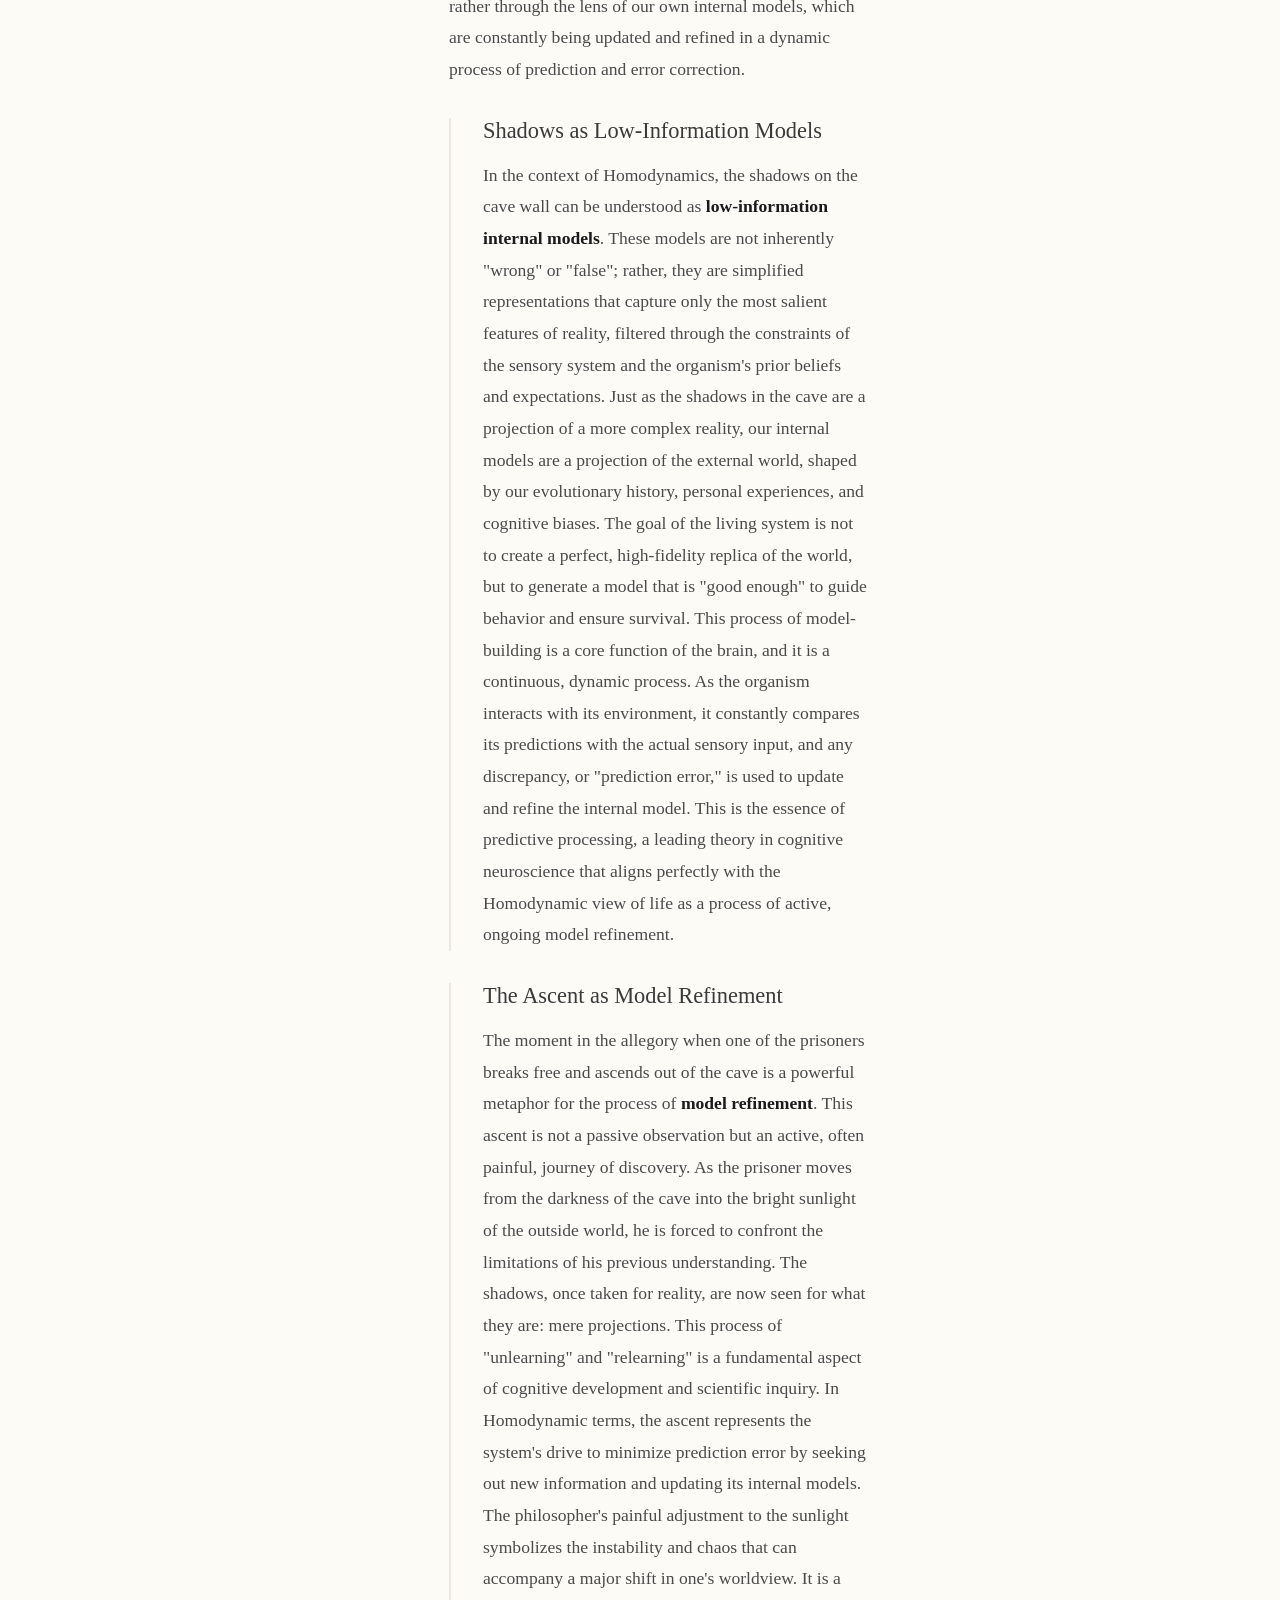
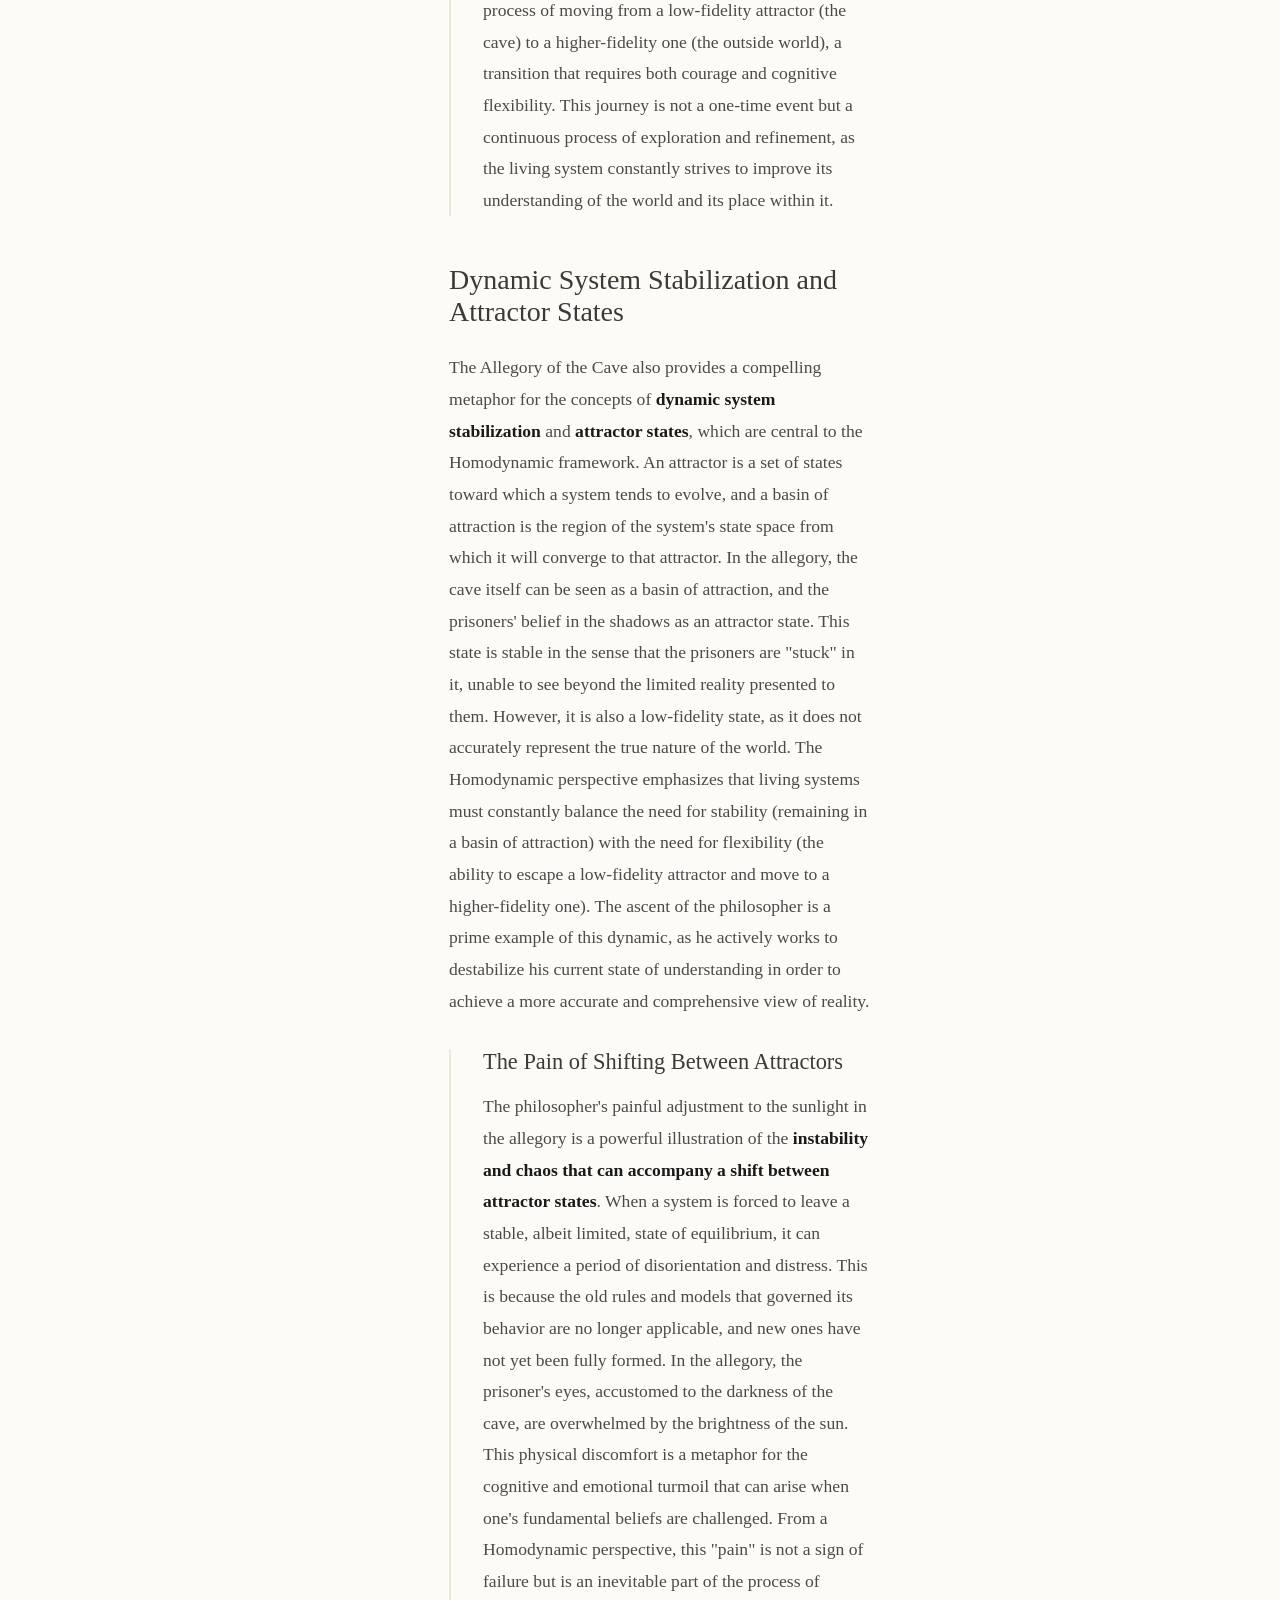
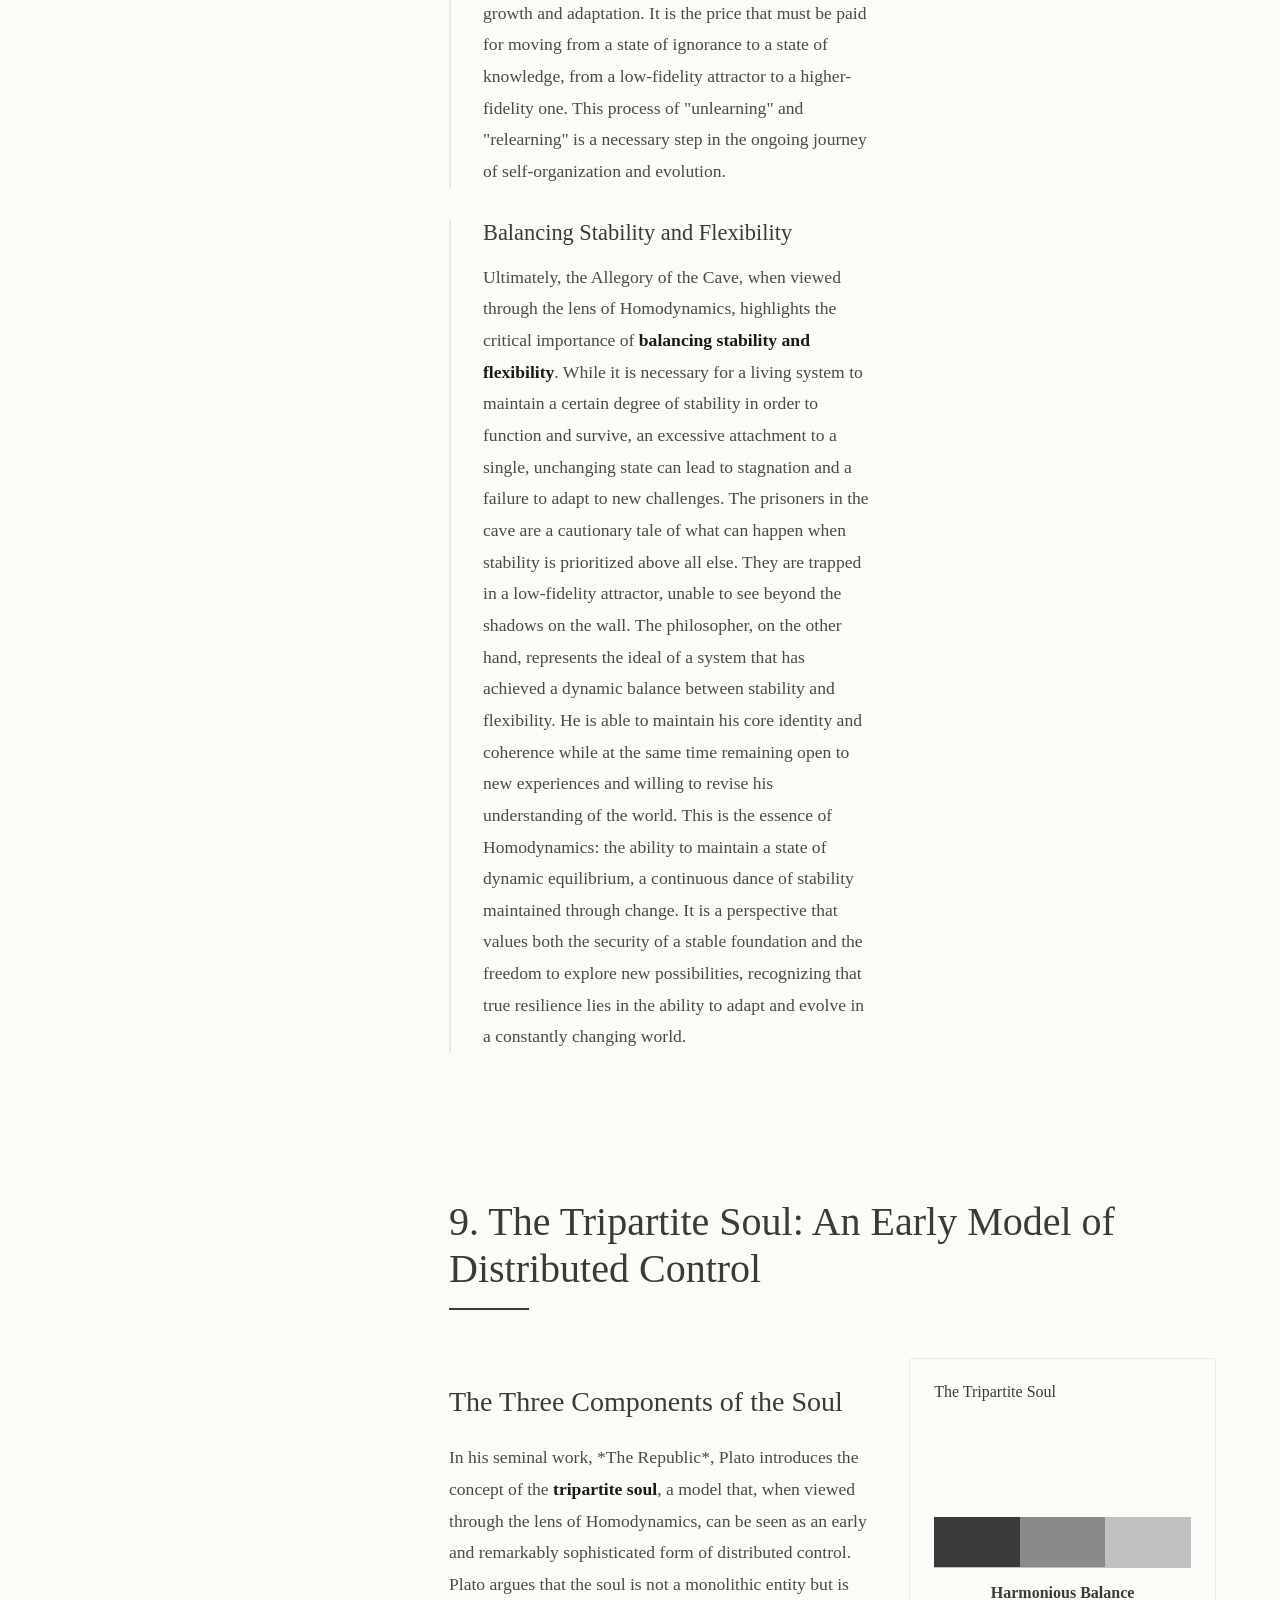
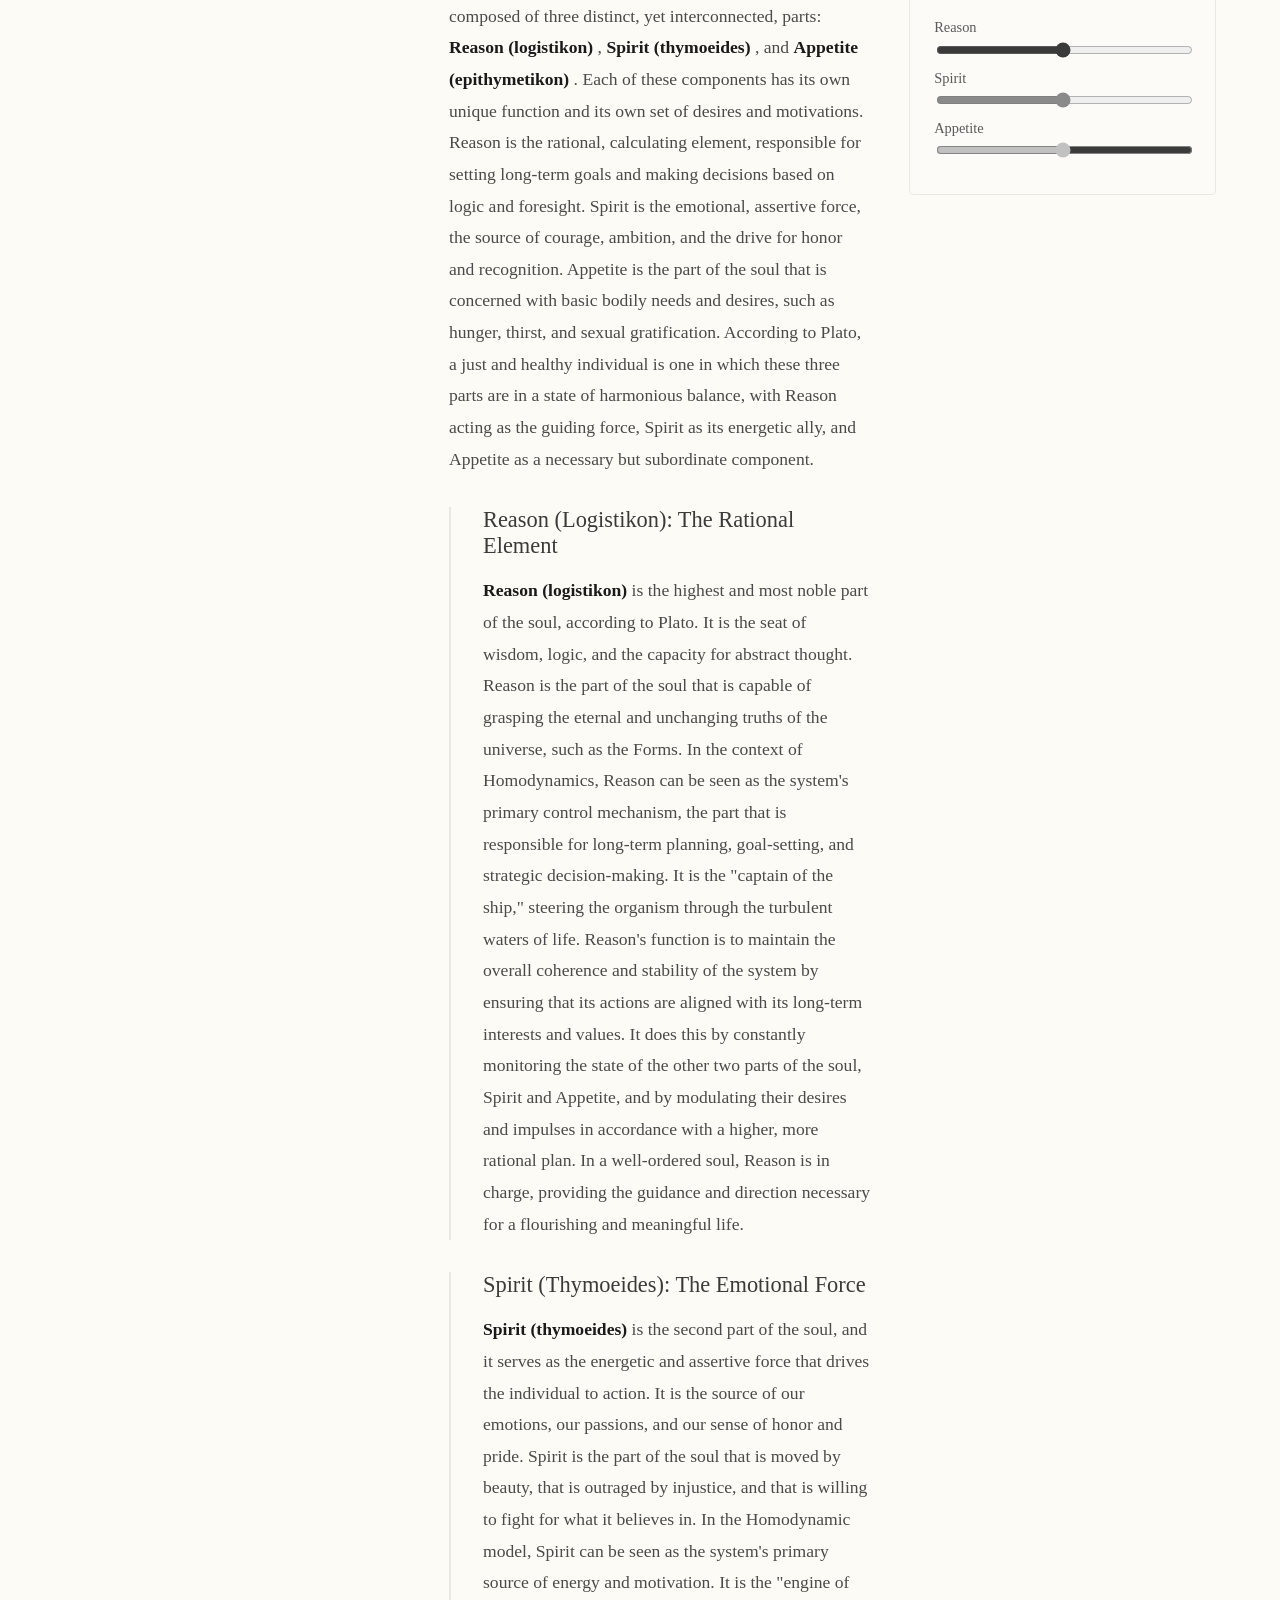
==== commit a57f97cc: "Fix hero section and clean up duplicate visualization files ✅ FIXED: Hero section restored - Added b" ====
--- a/index.html
+++ b/index.html
@@ -6,6 +6,12 @@
   <title>Homodynamics</title>
 
   <style>
+    /* Root layout for React app */
+    #root {
+      display: flex;
+      min-height: 100vh;
+    }
+
     body {
       margin: 0;
       background-color: #FDFBF6;
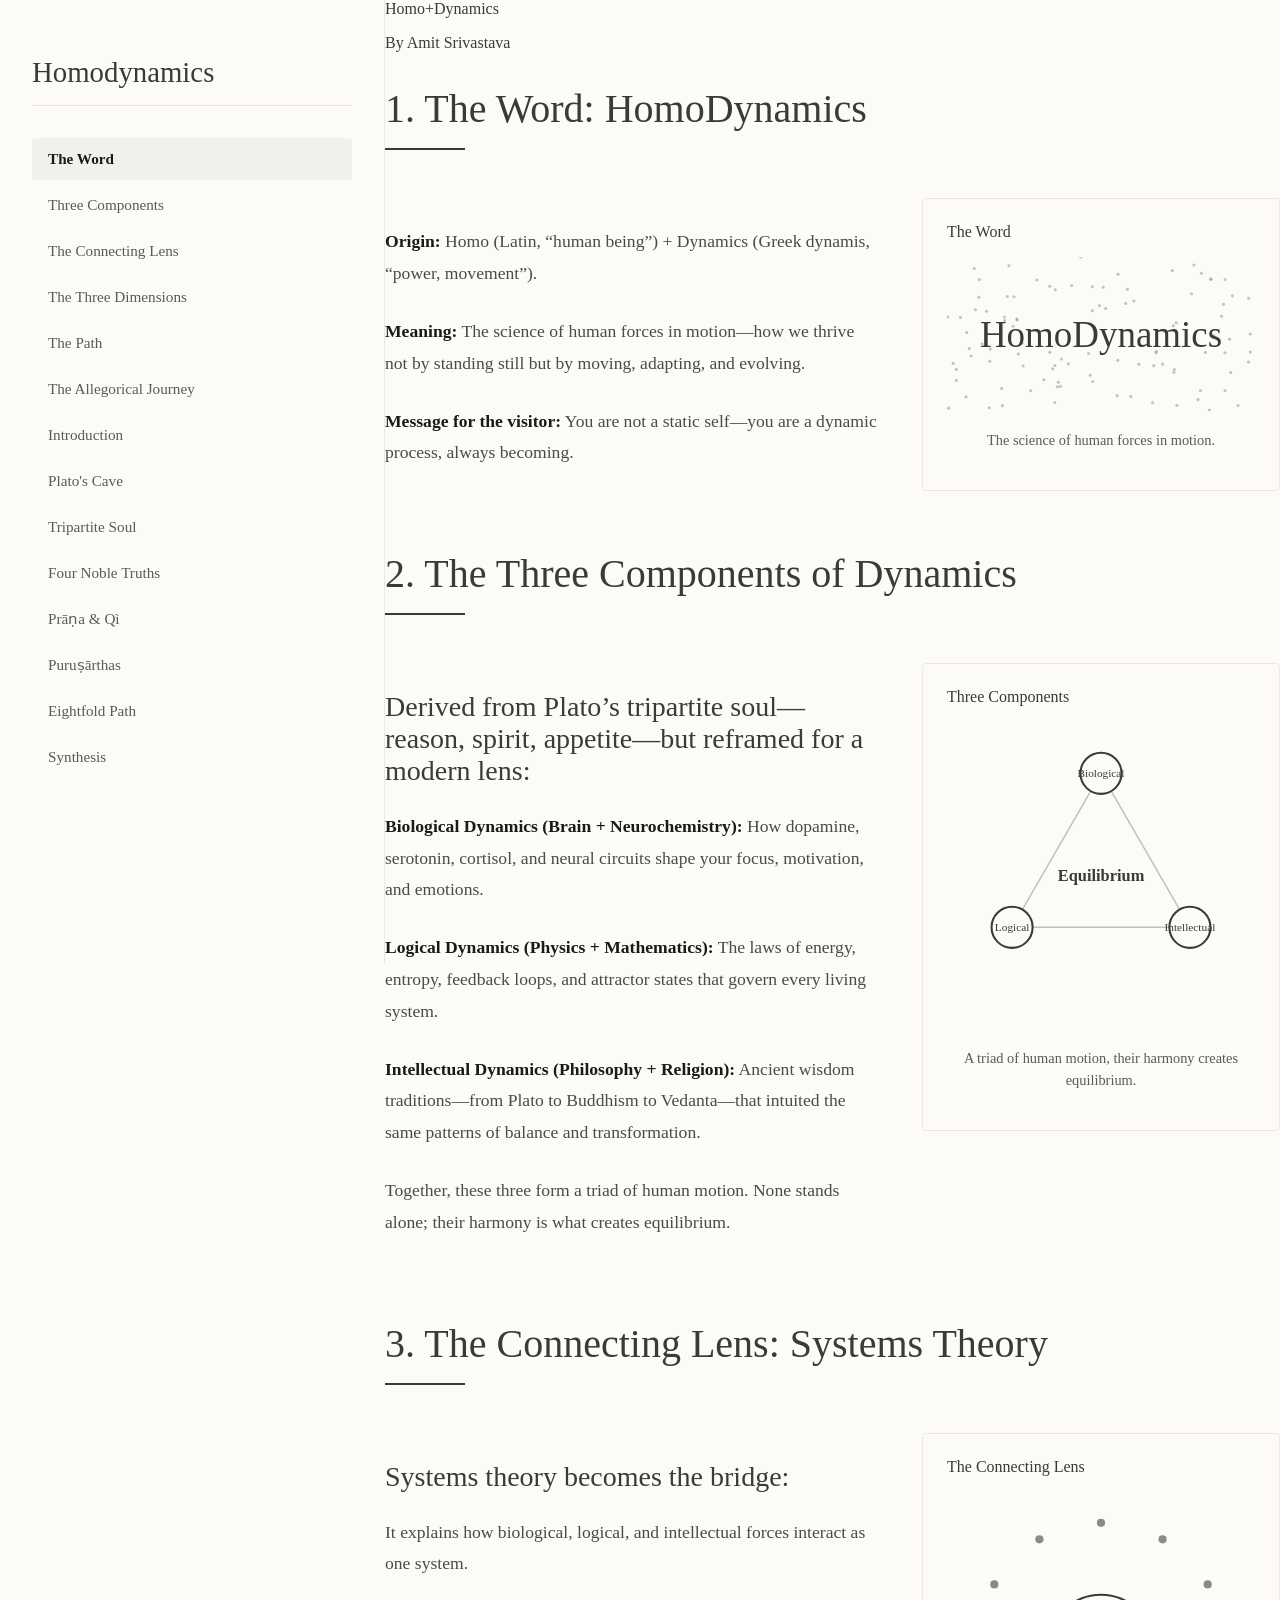
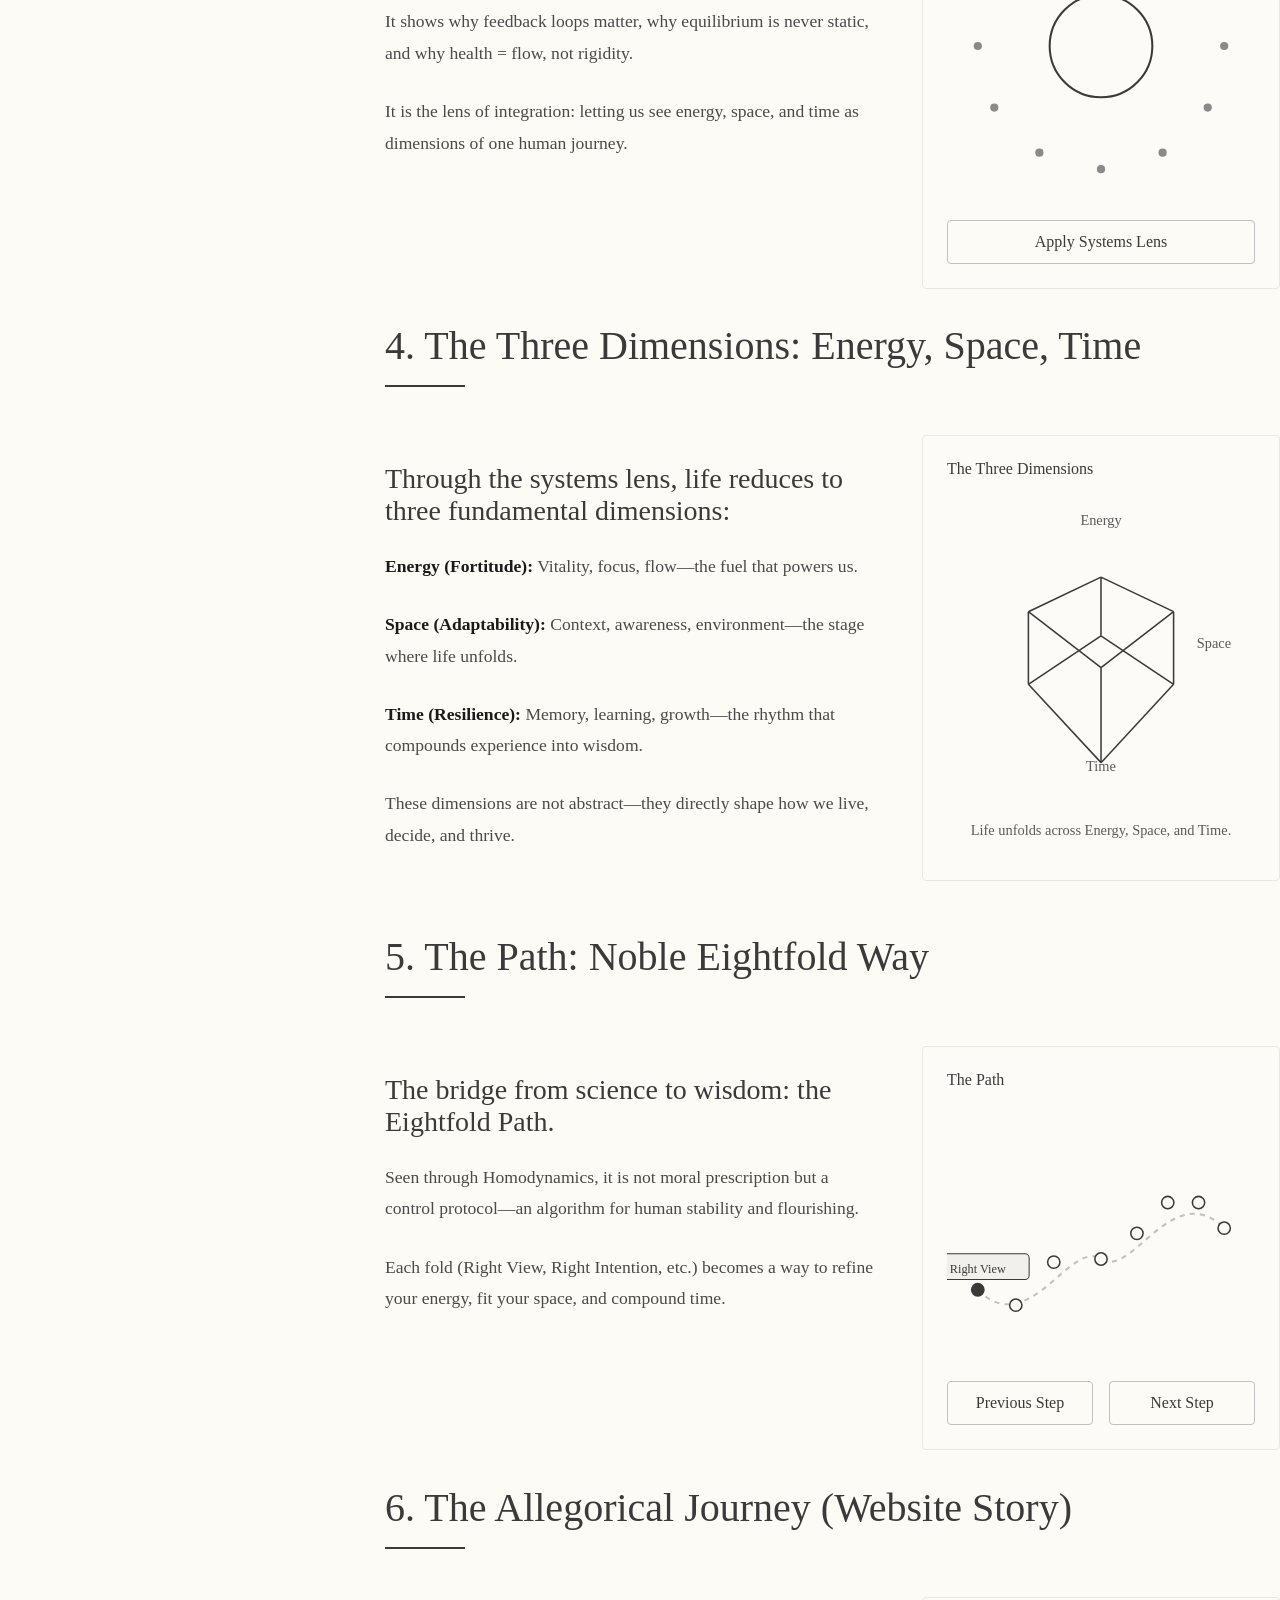
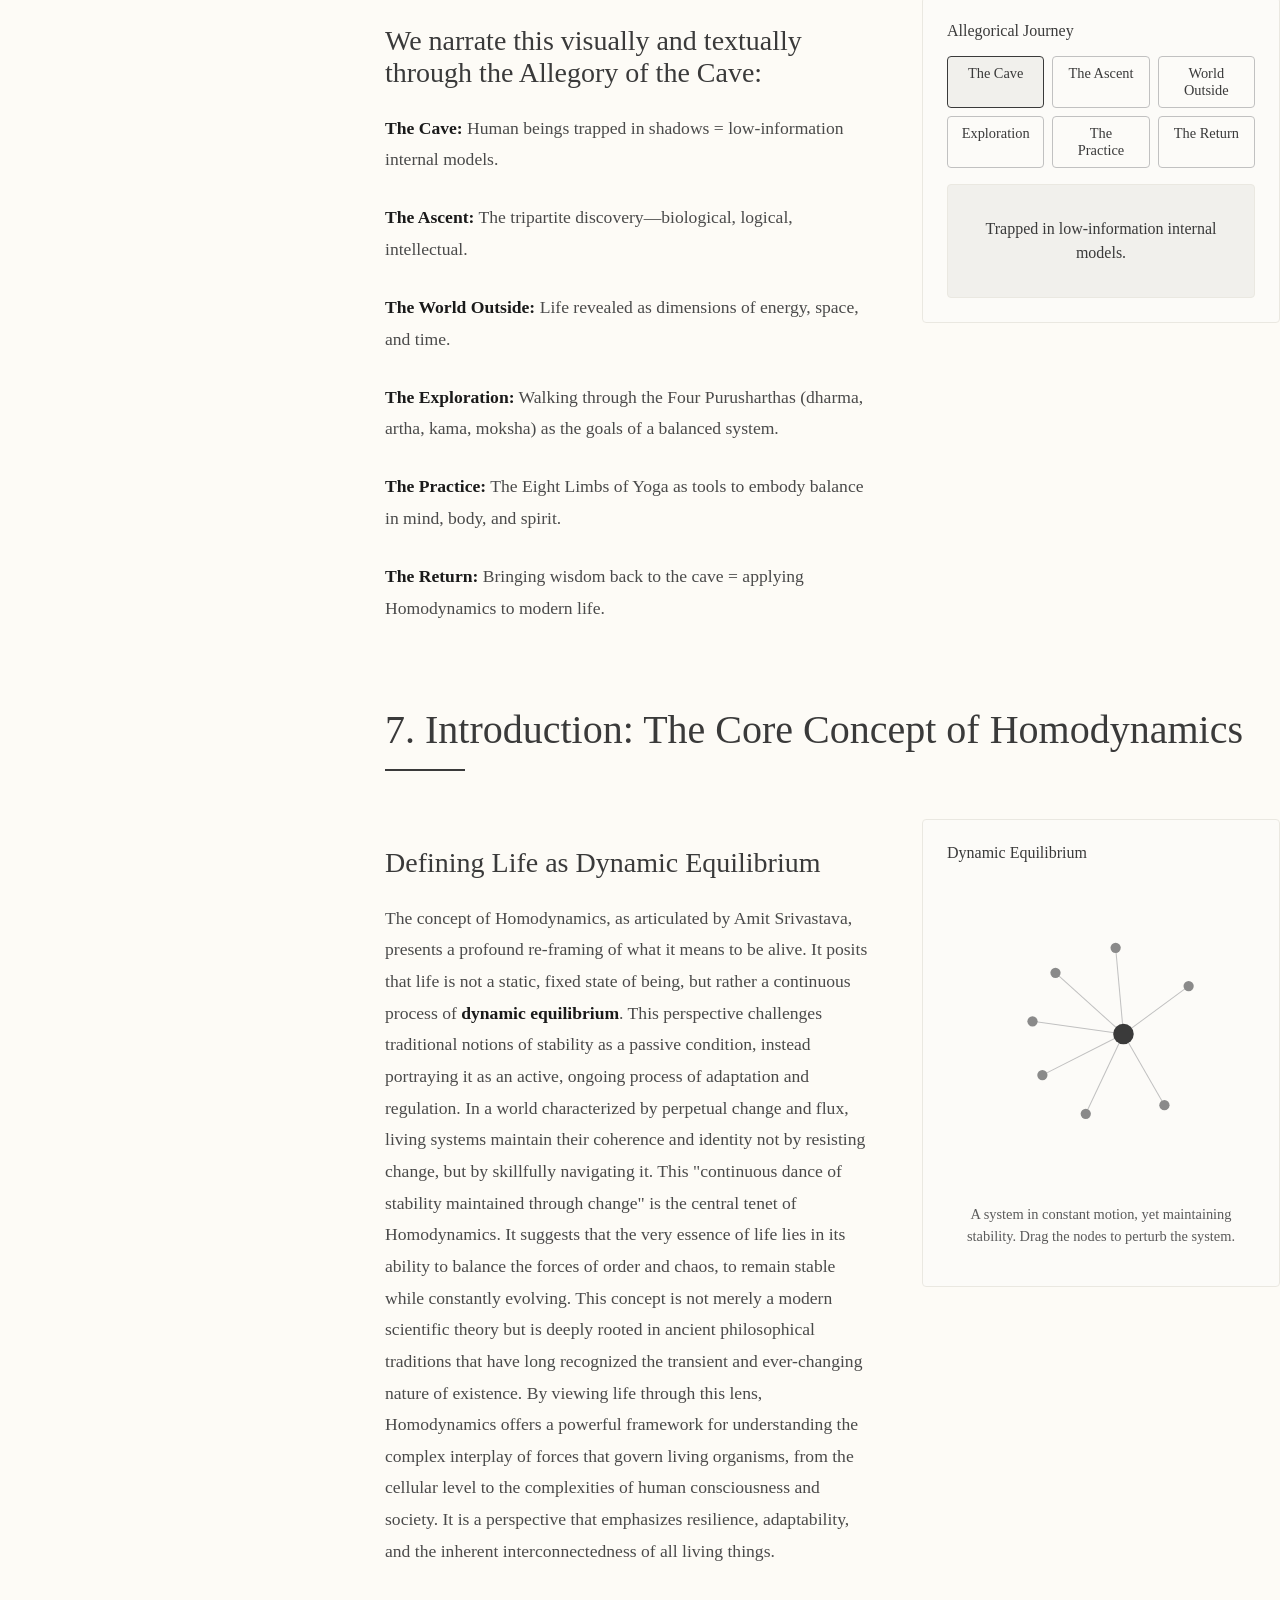
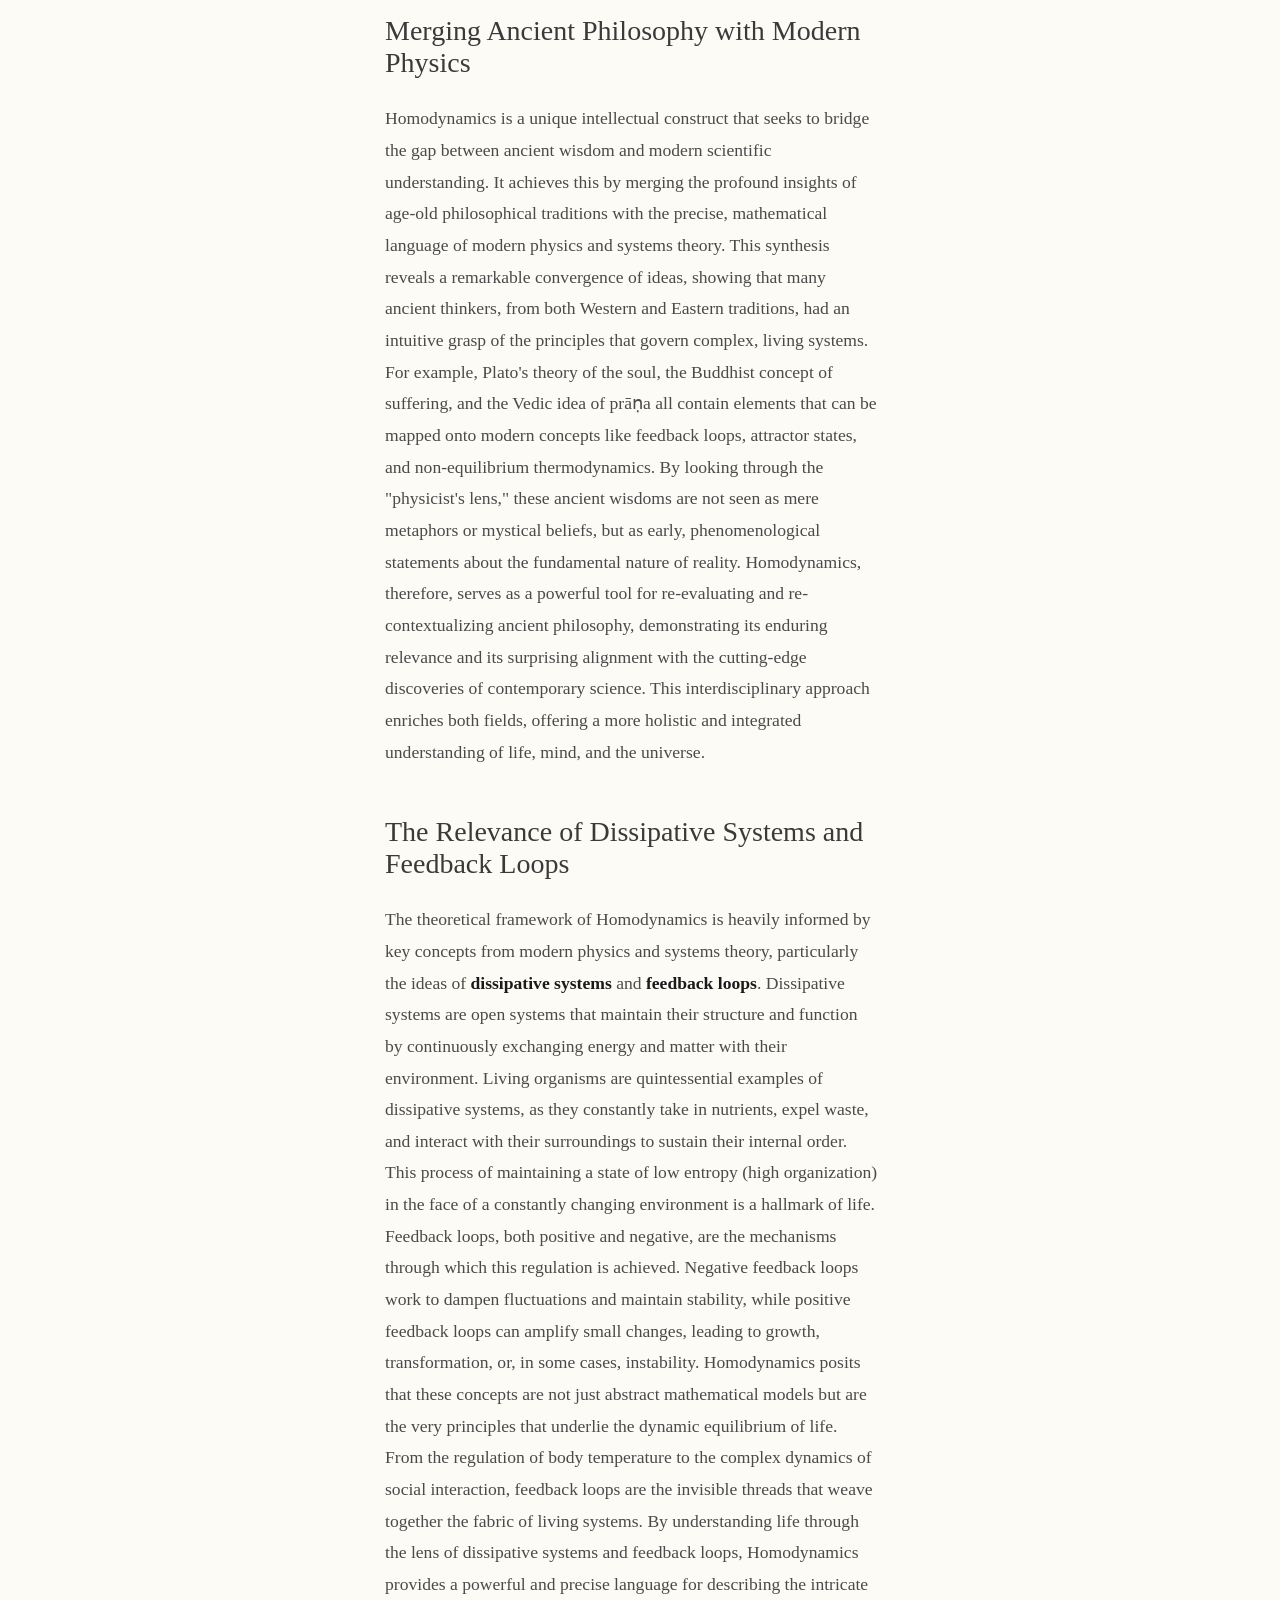
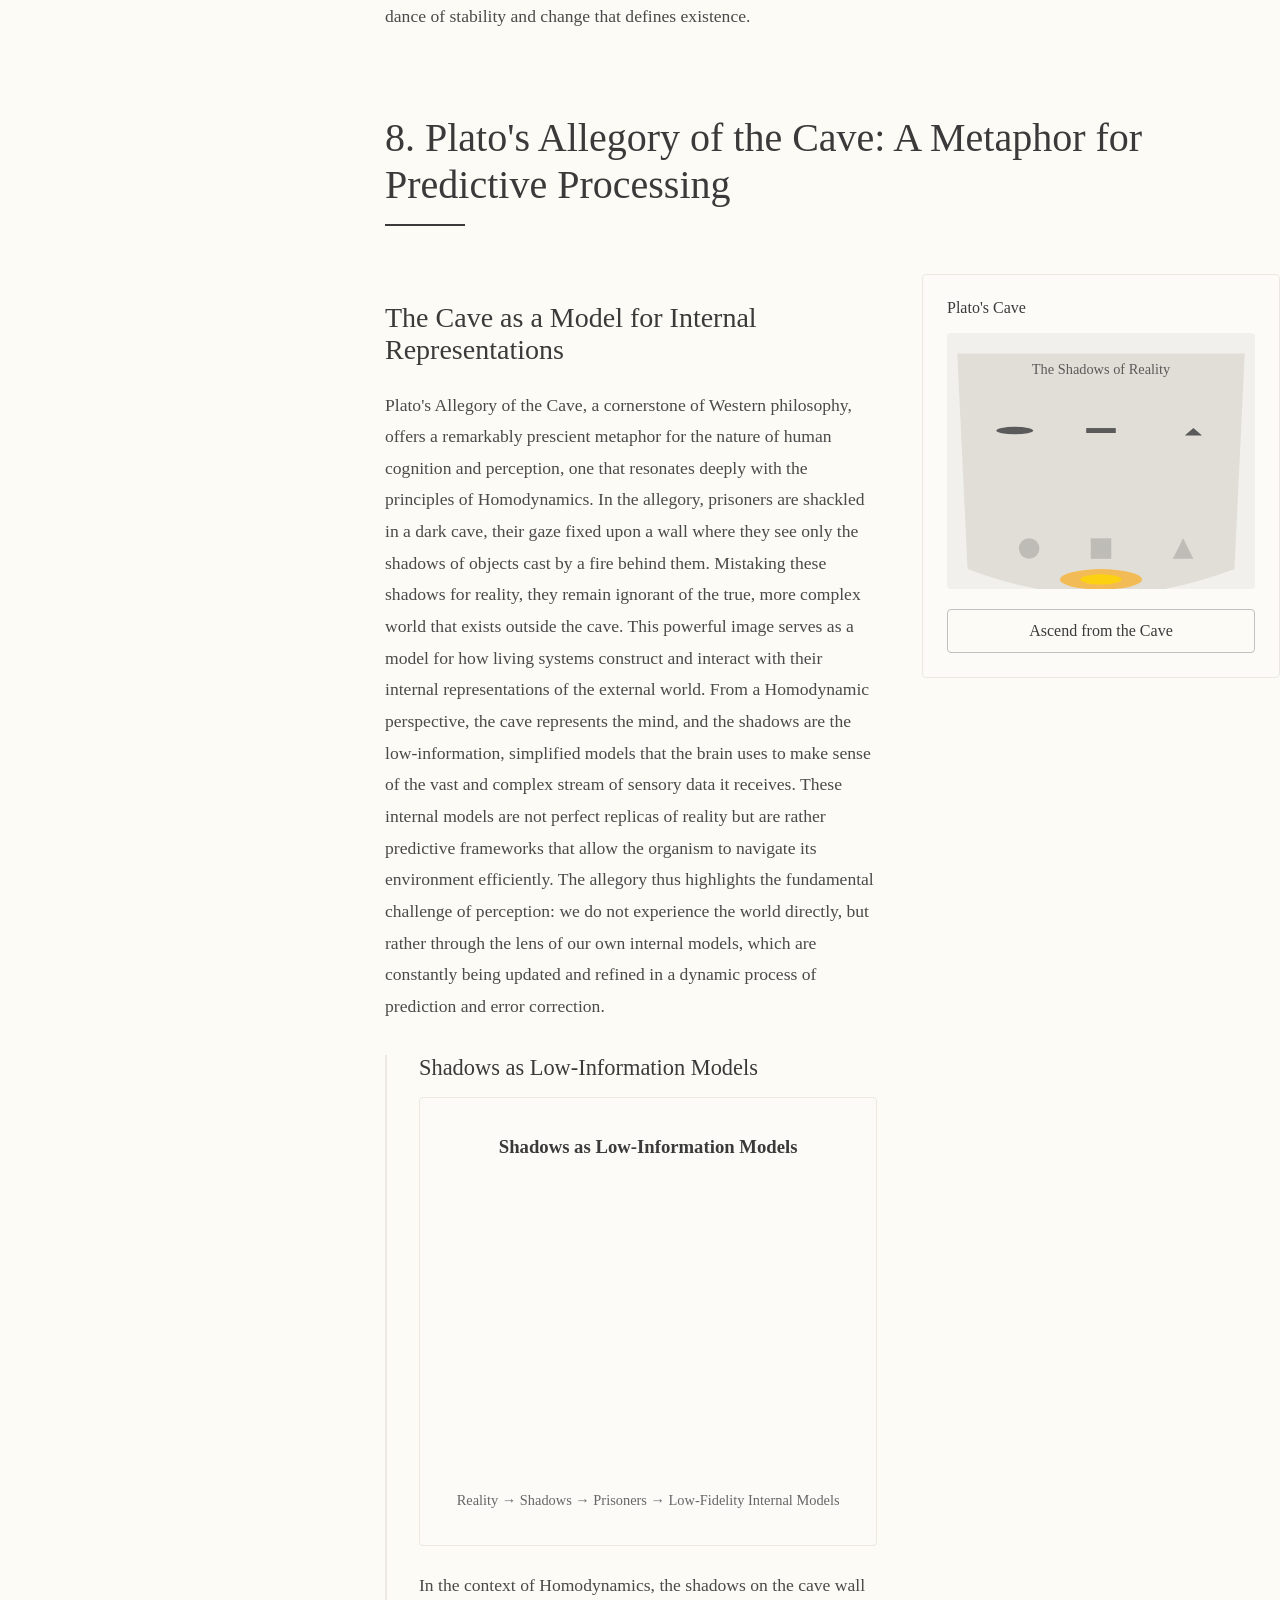
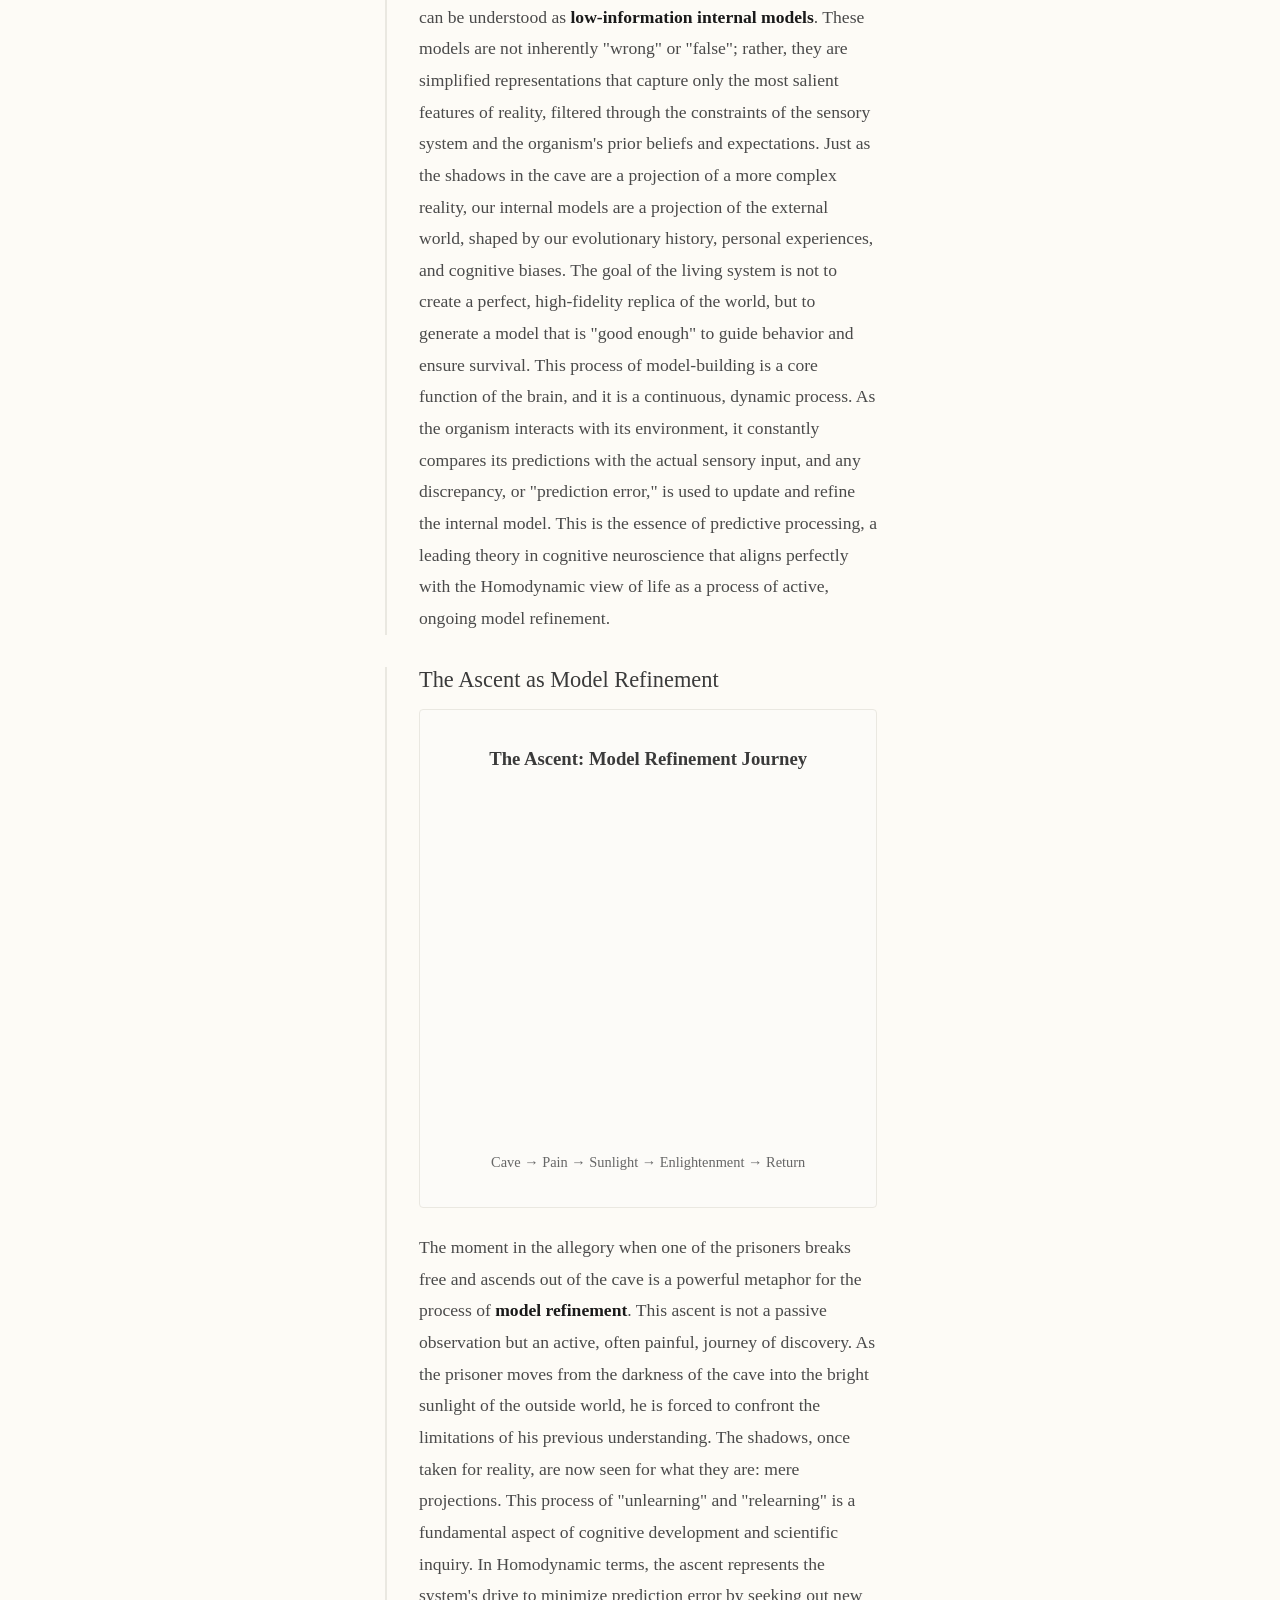
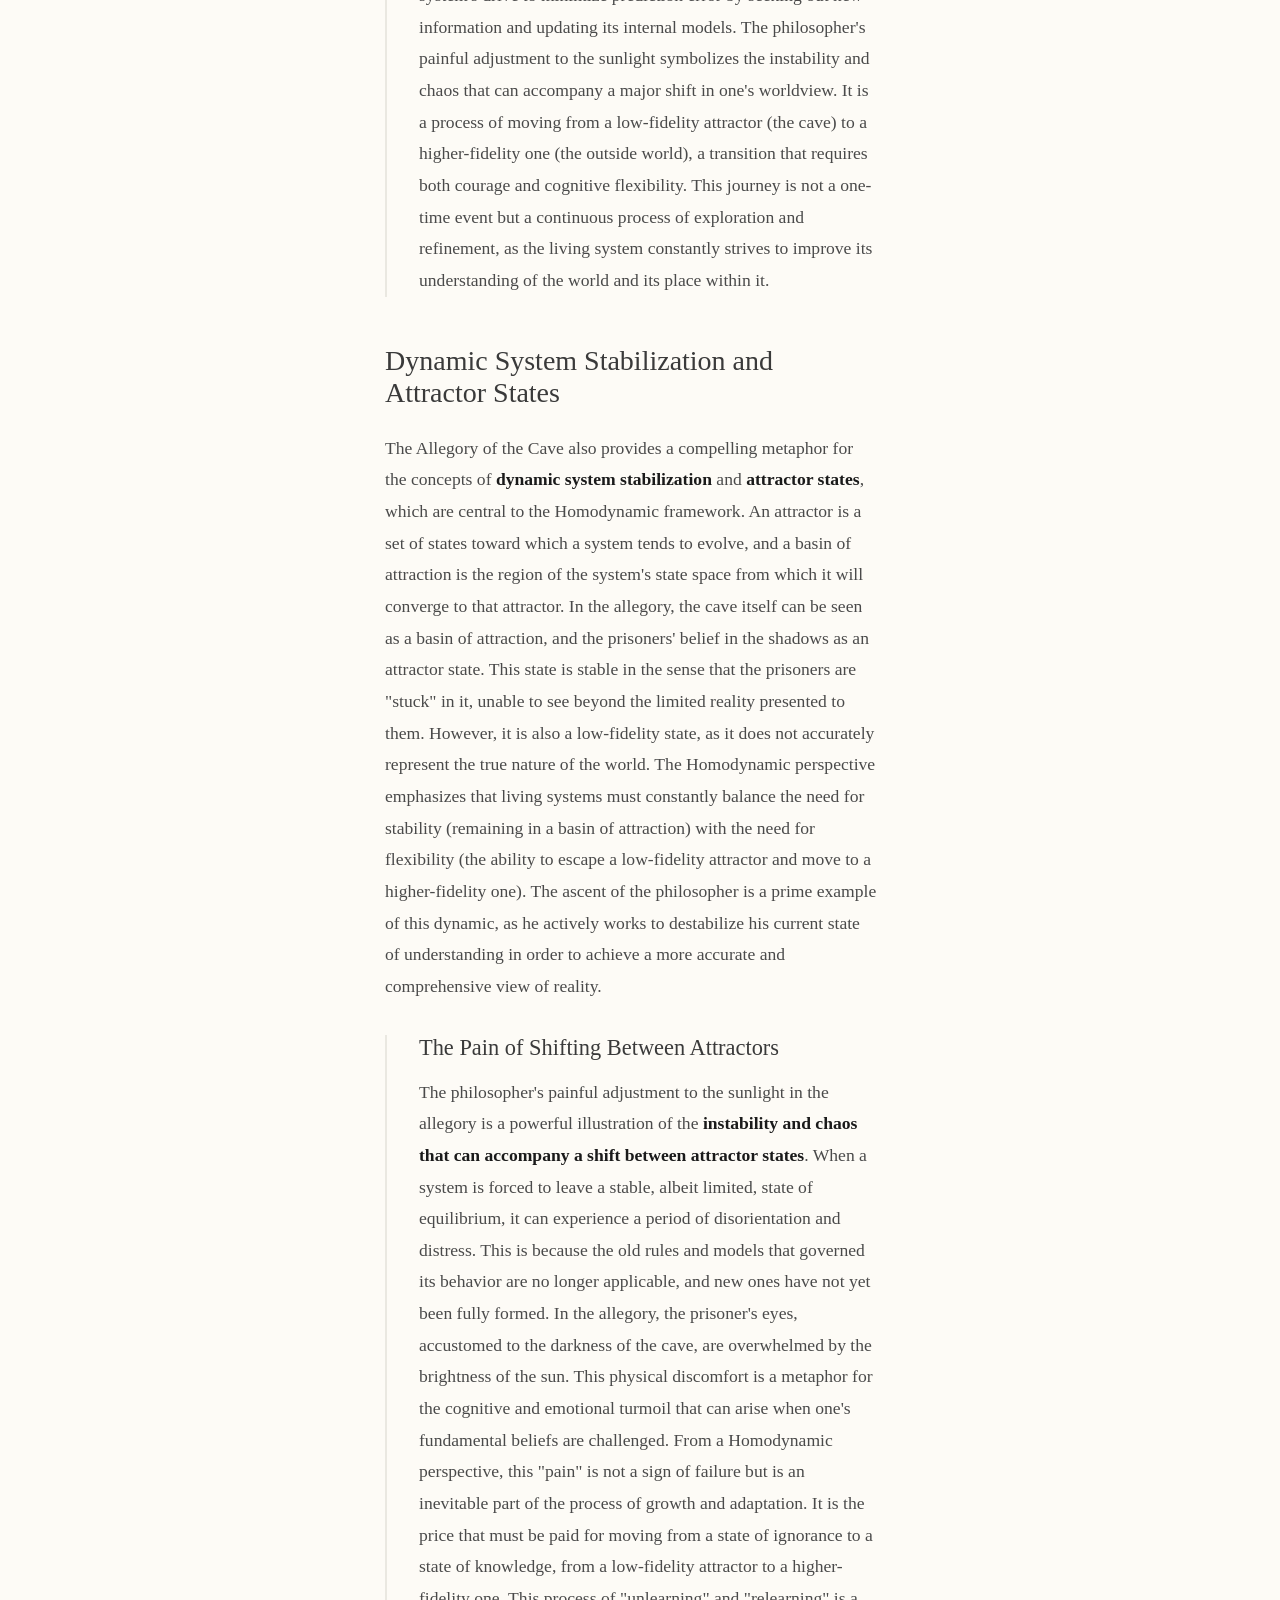
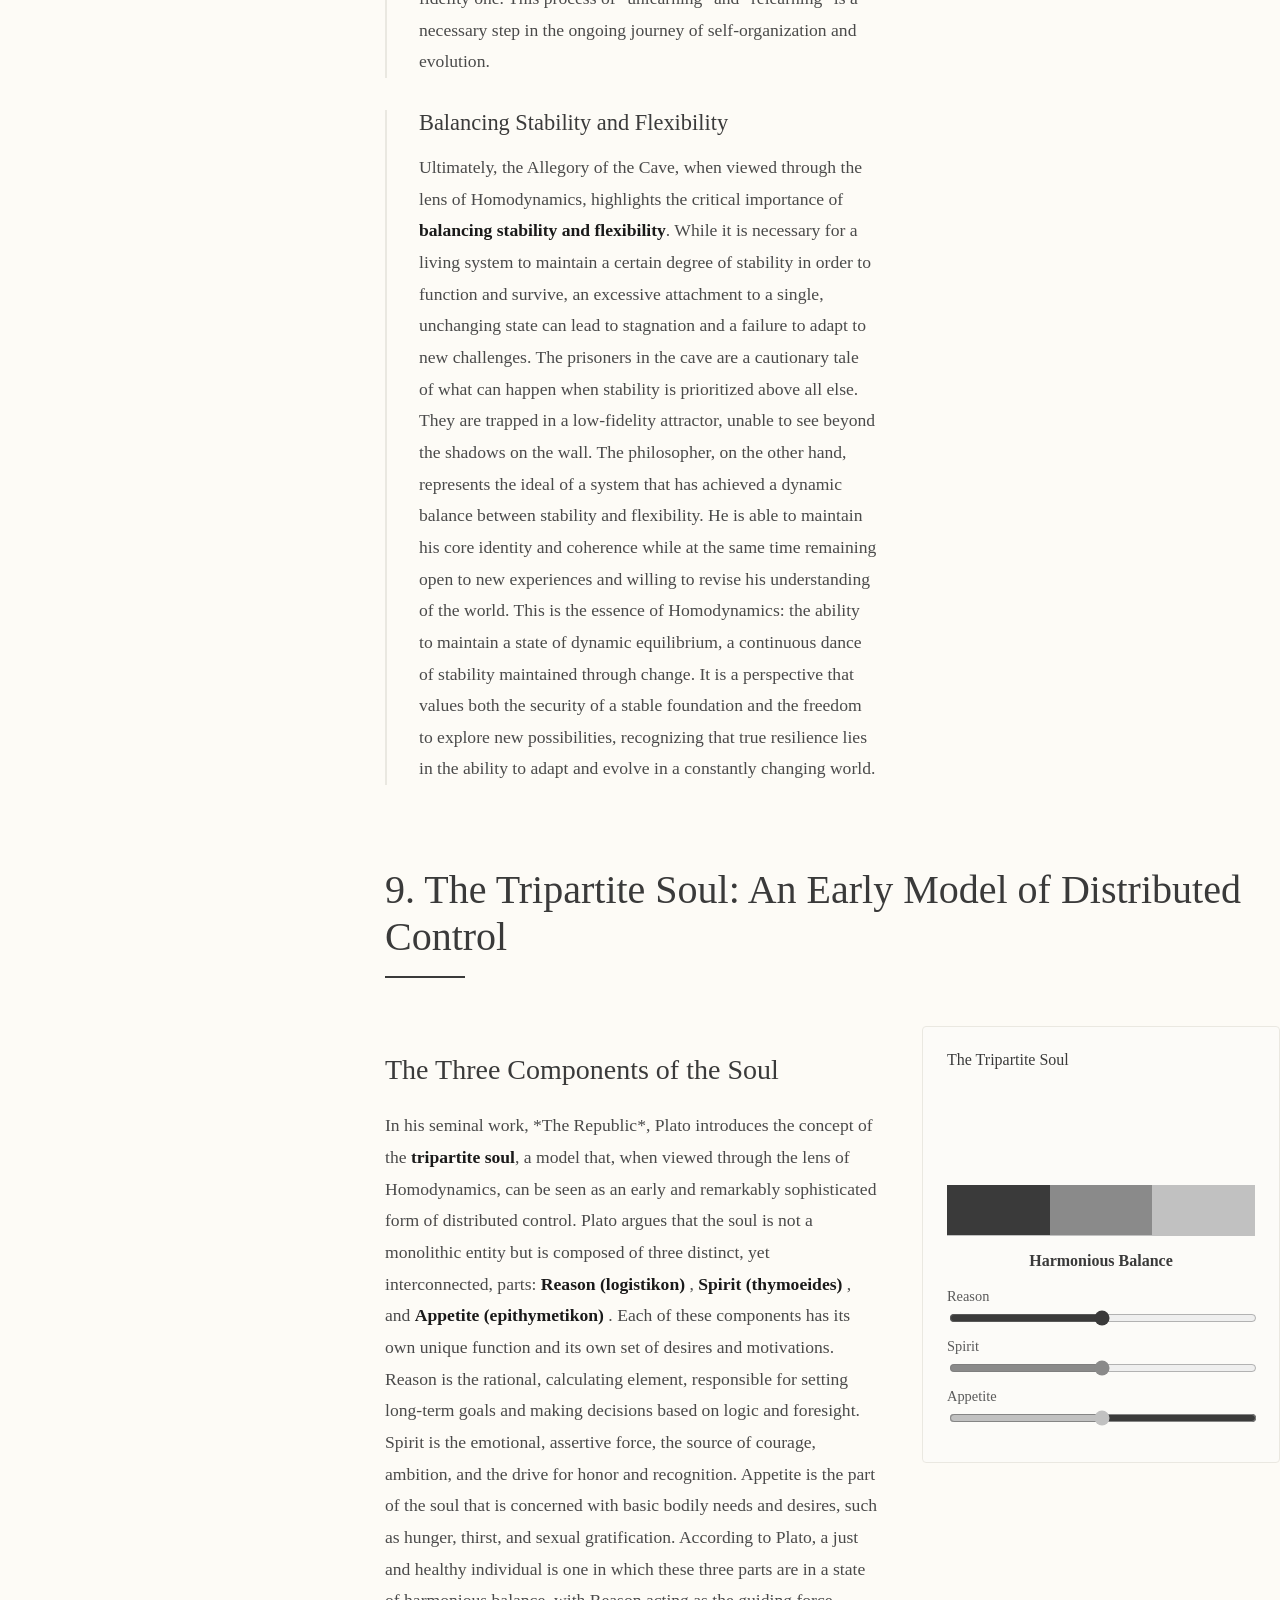
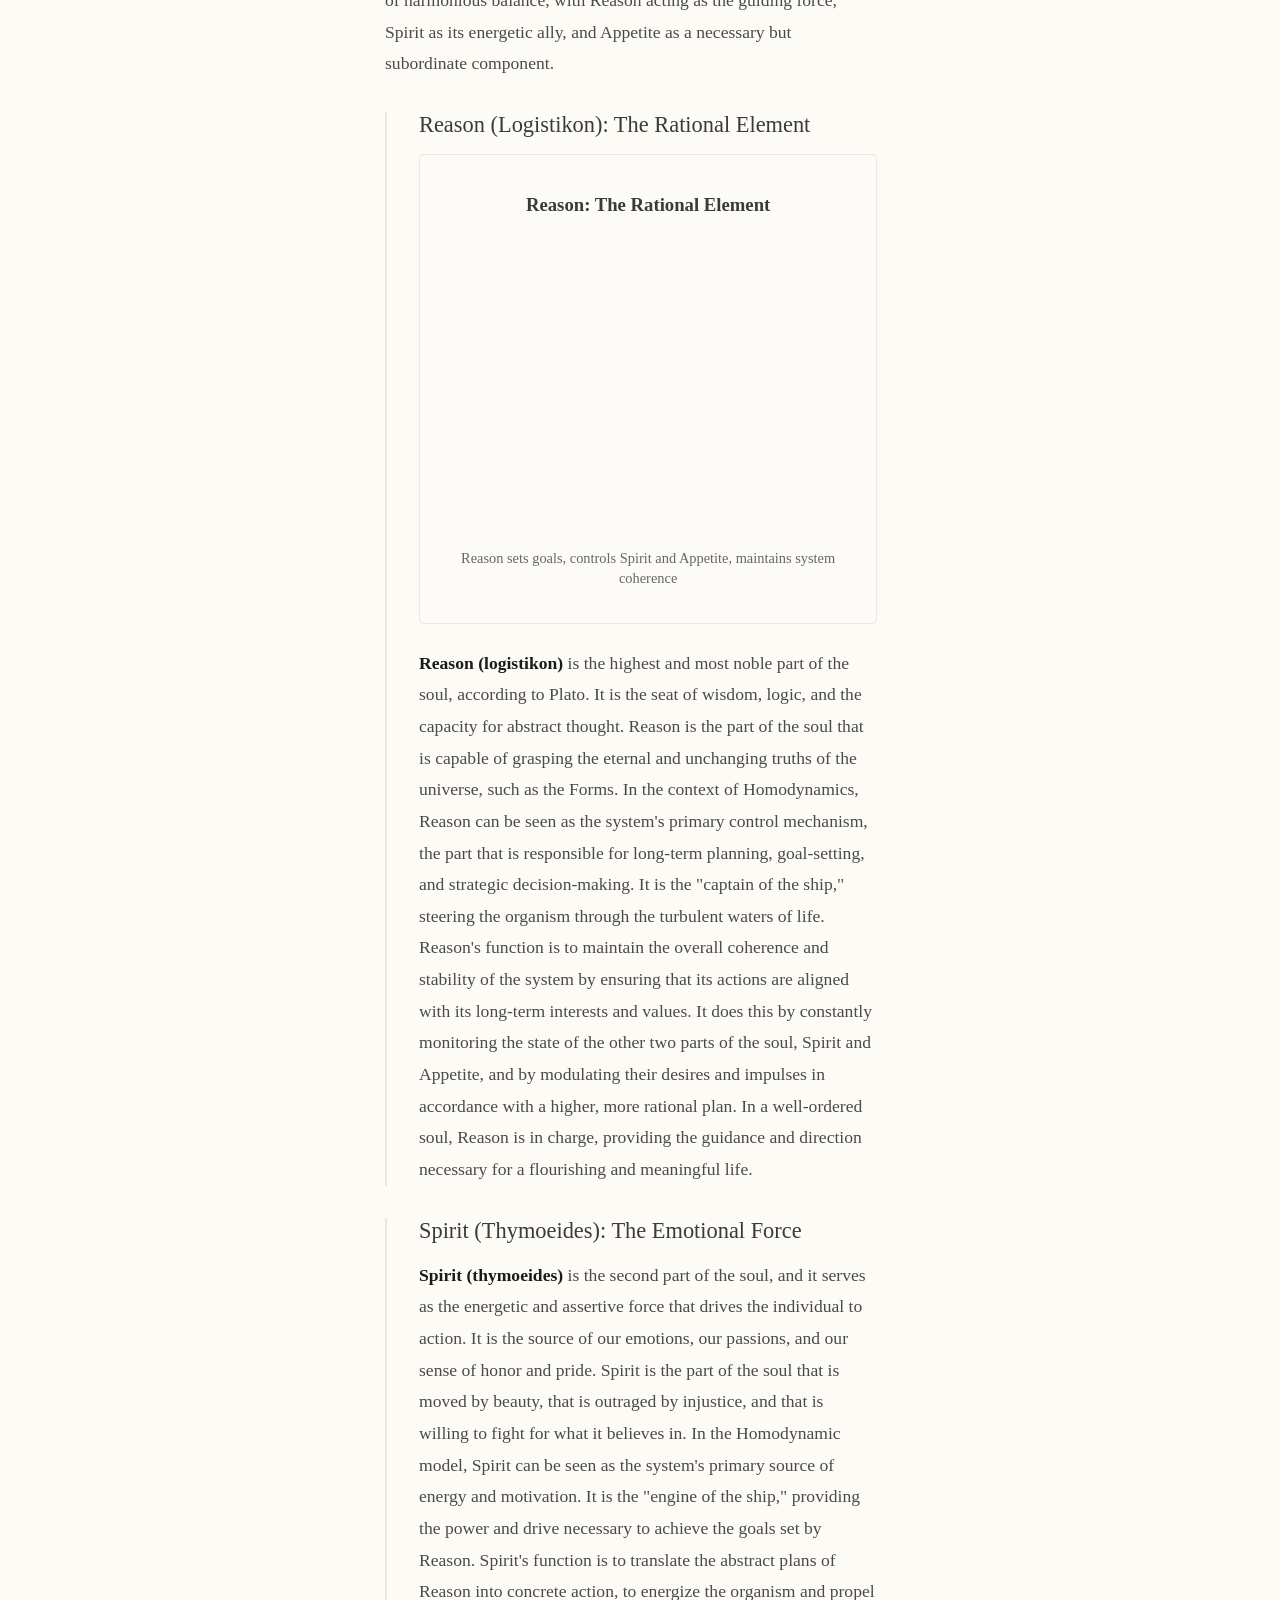
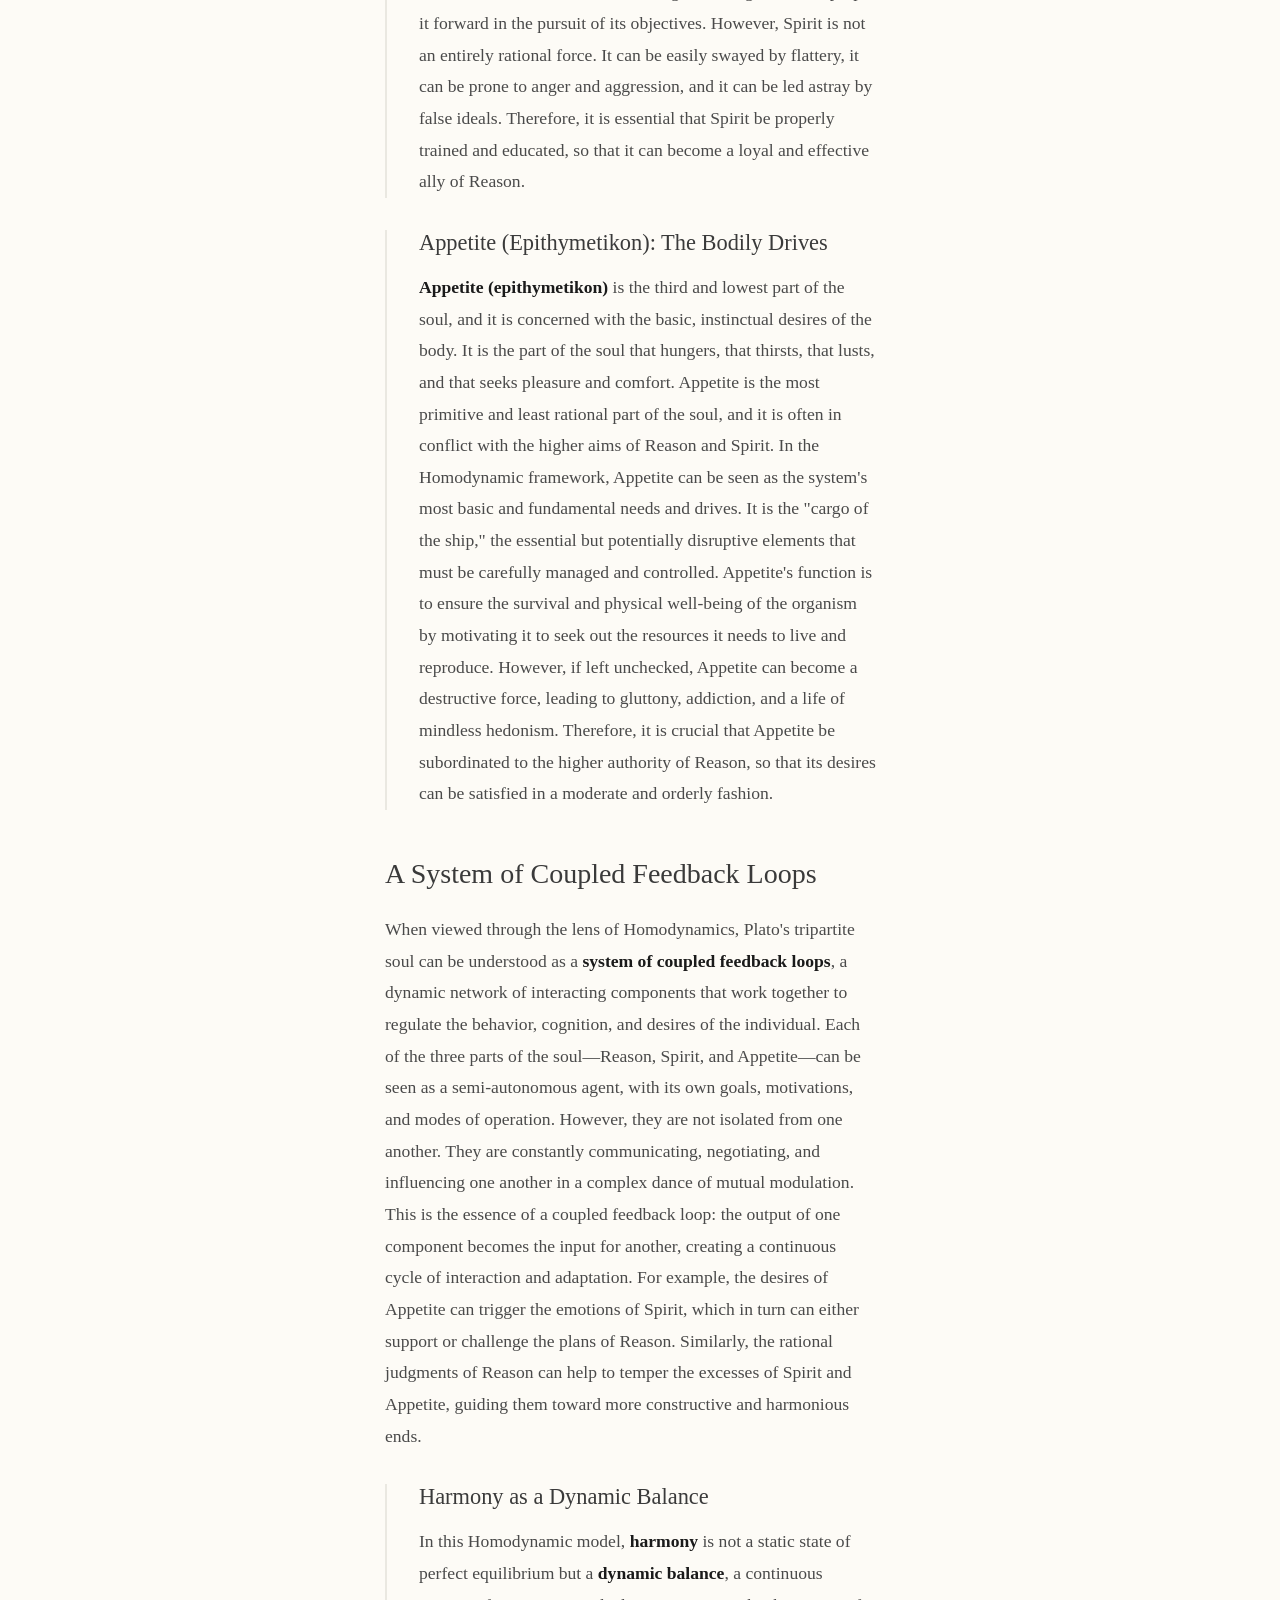
==== commit 3e150081: "Fix hero section and sub-section visualizations ✅ FIXED: Hero section animation restored - Added com" ====
--- a/index.html
+++ b/index.html
@@ -6,12 +6,6 @@
   <title>Homodynamics</title>
 
   <style>
-    /* Root layout for React app */
-    #root {
-      display: flex;
-      min-height: 100vh;
-    }
-
     body {
       margin: 0;
       background-color: #FDFBF6;
@@ -34,31 +28,6 @@
     }
   </style>
   <style>
-    /* Full-page section styling for desktop */
-    .full-page-section {
-      min-height: 100vh;
-      display: flex;
-      flex-direction: column;
-      justify-content: center;
-      padding: 2rem 4rem;
-      box-sizing: border-box;
-    }
-
-    .full-page-section article {
-      flex: 1;
-      display: flex;
-      flex-direction: column;
-      justify-content: center;
-    }
-
-    .full-page-section .section-page-grid {
-      flex: 1;
-      display: grid;
-      grid-template-columns: 55% 40%;
-      gap: 5%;
-      align-items: start;
-    }
-
     /* Responsive Styles */
     .menu-button {
       display: none; /* Hidden by default */
@@ -144,31 +113,6 @@
         position: static !important;
       }
 
-      /* Full-page section styling for mobile */
-      .full-page-section {
-        min-height: 100vh !important;
-        display: flex !important;
-        flex-direction: column !important;
-        justify-content: center !important;
-        padding: 2rem 2.5rem !important;
-        box-sizing: border-box !important;
-      }
-
-      .full-page-section article {
-        flex: 1 !important;
-        display: flex !important;
-        flex-direction: column !important;
-        justify-content: center !important;
-      }
-
-      .full-page-section .section-page-grid {
-        flex: 1 !important;
-        display: grid !important;
-        grid-template-columns: 1fr !important;
-        gap: 2rem !important;
-        align-items: start !important;
-      }
-
       /* Typography adjustments */
       h2 {
         font-size: 2rem !important;
@@ -192,7 +136,7 @@
     }
   }
   </script>
-  <script type="module" crossorigin src="/assets/index-j2K7vw2W.js"></script>
+  <script type="module" crossorigin src="/assets/index-C5CAjbAw.js"></script>
 </head>
 <body>
   <div id="root"></div>
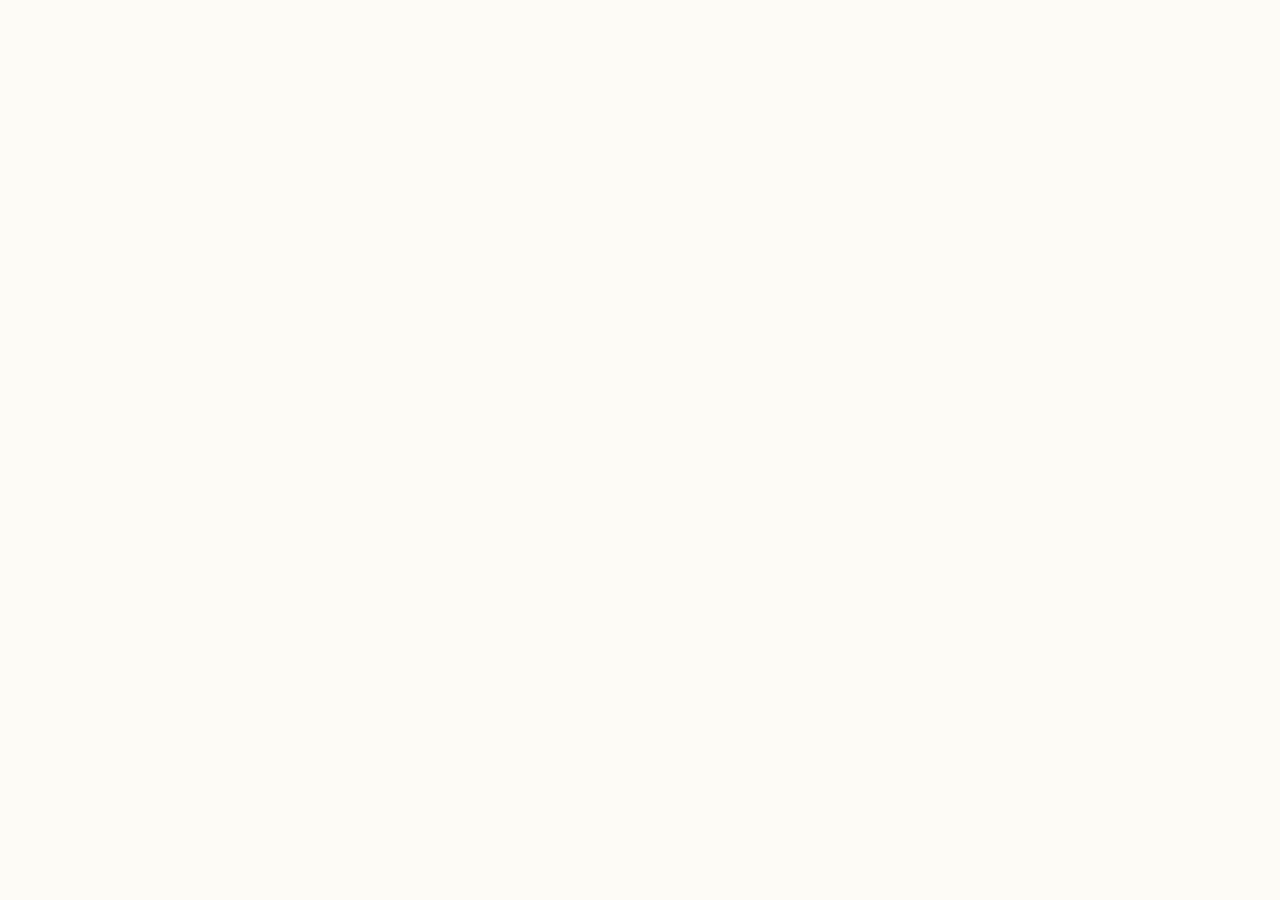
==== commit 272a94ba: "Implement full-page sections for navigation - Each section now takes full viewport height (100vh) - " ====
--- a/index.html
+++ b/index.html
@@ -6,6 +6,12 @@
   <title>Homodynamics</title>
 
   <style>
+    /* Root layout for React app */
+    #root {
+      display: flex;
+      min-height: 100vh;
+    }
+
     body {
       margin: 0;
       background-color: #FDFBF6;
@@ -70,47 +76,122 @@
     }
 
     @media (max-width: 800px) {
+      html {
+        height: 100%;
+        width: 100%;
+      }
+
+      body {
+        min-height: 100vh;
+        overflow-x: hidden;
+        width: 100%;
+        margin: 0;
+        padding: 0;
+      }
+
+      #root {
+        flex-direction: column !important;
+        min-height: 100vh !important;
+        width: 100% !important;
+      }
+
+      .sidebar {
+        position: fixed !important;
+        left: 0 !important;
+        top: 0 !important;
+        bottom: 0 !important;
+        z-index: 1000 !important;
+        transform: translateX(-100%) !important;
+        transition: transform 0.3s ease-in-out;
+        box-shadow: 4px 0px 15px rgba(0,0,0,0.1) !important;
+        border-right: none !important;
+        width: 100% !important;
+        max-width: none !important;
+        height: 100vh !important;
+      }
+
+      .sidebar.is-open {
+        transform: translateX(0) !important;
+      }
+
       .menu-button {
-        display: block;
-      }
-
-      .sidebar {
-        position: fixed;
-        left: 0;
-        top: 0;
-        bottom: 0;
-        z-index: 1000;
-        transform: translateX(-100%);
-        transition: transform 0.3s ease-in-out;
-        box-shadow: 4px 0px 15px rgba(0,0,0,0.1);
-        border-right: none !important;
-      }
-
-      .sidebar.is-open {
-        transform: translateX(0);
-      }
-      
+        display: block !important;
+      }
+
+      .overlay {
+        display: block !important;
+      }
+
       .main-content {
-        padding: 1.5rem !important; /* Override inline style */
+        flex: 1 !important;
+        width: 100% !important;
+        padding: 1rem 2.5rem !important;
+        margin: 0 !important;
         height: auto !important;
+        min-height: 100vh !important;
         overflow-y: visible !important;
+        box-sizing: border-box !important;
+        display: block !important;
+      }
+
+      /* Full-page sections - each section takes full viewport height */
+      .main-content > div {
+        min-height: 100vh !important;
+        margin-bottom: 0 !important;
+        display: flex !important;
+        flex-direction: column !important;
+        justify-content: flex-start !important;
       }
 
       .hero {
-        margin-left: -1.5rem !important;
-        margin-right: -1.5rem !important;
-        margin-top: -1.5rem !important;
+        margin: 0 !important;
+        min-height: 250px !important;
+        height: auto !important;
+        padding: 2rem 2.5rem !important;
+        width: 100% !important;
+        box-sizing: border-box !important;
+        display: flex !important;
+        flex-direction: column !important;
+        align-items: center !important;
+        justify-content: center !important;
+      }
+
+      .section-page-grid {
+        display: grid !important;
+        grid-template-columns: 55% 40% !important;
+        gap: 5% !important;
+      }
+
+      .section-page-viz {
+        position: sticky !important;
+        top: 2rem !important;
+        align-self: flex-start !important;
+      }
+
+      .section-page .content {
+        width: 100% !important;
+        box-sizing: border-box !important;
+      }
+
+      .section-page .viz {
+        width: 100% !important;
+        box-sizing: border-box !important;
+      }
+
+      .footer {
+        padding: 1rem 2.5rem !important;
+        margin: 0 !important;
+        width: 100% !important;
+        box-sizing: border-box !important;
+      }
+
+      .sub-section {
+        flex-direction: column !important;
+      }
+
+      .sub-section canvas {
+        width: 100% !important;
         height: 250px !important;
-      }
-
-      .section-page-grid {
-        display: flex !important;
-        flex-direction: column !important;
-        gap: 2rem !important;
-      }
-
-      .section-page-viz {
-        position: static !important;
       }
 
       /* Typography adjustments */
@@ -125,7 +206,7 @@
       }
     }
   </style>
-<link rel="stylesheet" href="/index.css">
+<link rel="stylesheet" href="/style.css">
   <script type="importmap">
   {
     "imports": {
@@ -136,7 +217,7 @@
     }
   }
   </script>
-  <script type="module" crossorigin src="/assets/index-C5CAjbAw.js"></script>
+  <script type="module" crossorigin src="/assets/index-CDJ7LQBA.js"></script>
 </head>
 <body>
   <div id="root"></div>
--- a/style.css
+++ b/style.css
@@ -0,0 +1,565 @@
+/*
+ * style.css – Consolidated Stylesheet for the HomoDynamics site.
+ * This stylesheet combines global styles, responsive rules from the React build,
+ * and base styles from the original static site.
+ */
+
+/* Root colour variables for easy theming */
+:root {
+  --bg-light: #FDFBF6;
+  --panel-bg: #FCFBF8;
+  --text-dark: #3A3A3A;
+  --text-medium: #4A4A4A;
+  --border-light: #EAE8E1;
+  --highlight-bg: #F1F0EC;
+  --primary: #3A3A3A;
+}
+
+body {
+  margin: 0;
+  background-color: var(--bg-light);
+  color: var(--text-dark);
+  font-family: 'Georgia', serif;
+  overflow-x: hidden;
+}
+
+/* Custom Scrollbar for a refined look */
+::-webkit-scrollbar {
+  width: 8px;
+}
+::-webkit-scrollbar-track {
+  background: #F1F1F1;
+}
+::-webkit-scrollbar-thumb {
+  background: #C1C1C1;
+  border-radius: 4px;
+}
+::-webkit-scrollbar-thumb:hover {
+  background: #A8A8A8;
+}
+
+/* Root layout for React app */
+#root {
+  display: flex;
+}
+
+/* Sidebar navigation */
+.sidebar {
+  width: 320px; /* From React inline styles */
+  min-width: 320px; /* From React inline styles */
+  background-color: var(--panel-bg);
+  border-right: 1px solid var(--border-light);
+  padding: 2rem;
+  position: sticky;
+  top: 0;
+  height: 100vh;
+  overflow-y: auto;
+  box-sizing: border-box;
+  z-index: 998; /* Lower z-index than overlay for mobile */
+  transition: transform 0.3s ease-in-out; /* Keep transition for smooth mobile opening */
+}
+
+/* .sidebar.is-open is only for mobile, handled within media query */
+
+.sidebar h1 {
+  font-size: 1.8rem; /* From React inline styles */
+  margin-bottom: 2rem;
+  color: var(--primary);
+  font-family: 'Georgia', serif; /* From React inline styles */
+  font-weight: normal;
+  border-bottom: 1px solid var(--border-light);
+  padding-bottom: 1rem;
+}
+
+.sidebar nav ul {
+  list-style: none;
+  padding: 0;
+  margin: 0;
+}
+
+.sidebar nav a {
+  display: block;
+  padding: 0.75rem 1rem; /* From React inline styles */
+  border-radius: 4px;
+  color: var(--text-medium);
+  text-decoration: none;
+  font-size: 0.95rem; /* From React inline styles */
+  transition: background 0.2s ease, color 0.2s ease;
+}
+
+.sidebar nav a.active {
+  background-color: var(--highlight-bg); /* Original active state */
+  color: var(--primary);
+  font-weight: bold;
+}
+
+/* Specific to React's way of managing active links, overriding general hover */
+.sidebar nav a[aria-current="page"] {
+    background-color: var(--highlight-bg);
+    color: var(--primary);
+    font-weight: bold;
+}
+
+.sidebar nav a:hover {
+  background-color: var(--highlight-bg);
+  color: var(--primary);
+}
+
+
+/* Main content area */
+.main-content {
+  flex: 1;
+  padding: 2rem 4rem; /* Base padding */
+  box-sizing: border-box;
+  height: auto; /* Allow content to expand */
+  min-height: 100vh;
+  overflow-y: visible; /* Allow natural scrolling */
+  display: block; /* Ensure block display for scrolling */
+}
+
+/* Full-page sections - each section takes full viewport height */
+.main-content > div {
+  min-height: 100vh;
+  margin-bottom: 0;
+  display: flex;
+  flex-direction: column;
+  justify-content: flex-start;
+}
+
+.main-content > div:last-child {
+  margin-bottom: 0;
+}
+
+
+/* Hero section */
+.hero {
+  margin: -2rem -4rem 2rem -4rem; /* Original static site margin */
+  padding: 4rem 0;
+  background-color: var(--primary);
+  color: var(--bg-light);
+  text-align: center;
+  position: relative;
+  min-height: 300px;
+  display: flex;
+  flex-direction: column;
+  align-items: center;
+  justify-content: center;
+}
+
+/* Hero title container */
+.hero-title-container {
+  display: flex;
+  align-items: baseline;
+  justify-content: center;
+  flex-wrap: wrap;
+}
+
+/* Hero words */
+.hero-word {
+  font-family: 'Georgia', serif;
+  font-weight: normal;
+  color: #FDFBF6;
+  display: inline-block;
+  vertical-align: baseline;
+  font-size: clamp(2.5rem, 8vw, 5rem);
+  transition: transform 0.8s cubic-bezier(0.25, 1, 0.5, 1), opacity 0.5s ease;
+}
+
+/* Hero plus symbol */
+.hero-plus {
+  font-family: 'Georgia', serif;
+  font-weight: normal;
+  color: #FDFBF6;
+  display: inline-block;
+  vertical-align: baseline;
+  font-size: clamp(2.5rem, 8vw, 5rem);
+  overflow: hidden;
+  opacity: 0;
+  transition: opacity 0.4s ease,
+              margin 0.8s cubic-bezier(0.25, 1, 0.5, 1),
+              max-width 0.8s cubic-bezier(0.25, 1, 0.5, 1);
+  margin: 0 0.5rem;
+  max-width: 5rem;
+}
+
+/* Hero byline */
+.hero-byline {
+  font-family: 'Georgia', serif;
+  font-size: 1.2rem;
+  color: #C1C1C1;
+  margin-top: 1.5rem;
+  opacity: 0;
+  transition: opacity 1s ease;
+}
+
+/* Legacy support for old hero classes */
+.hero-title {
+  font-size: clamp(3rem, 8vw, 6rem);
+  margin: 0;
+  font-weight: normal;
+}
+
+.hero-title .plus {
+  margin: 0 0.5rem;
+  /* For hero animation: hide overflow, animate margin and width */
+  display: inline-block;
+  overflow: hidden;
+  max-width: 5rem;
+  opacity: 0;
+  transition: opacity 0.4s ease,
+              margin 0.8s cubic-bezier(0.25, 1, 0.5, 1),
+              max-width 0.8s cubic-bezier(0.25, 1, 0.5, 1);
+}
+
+/* Byline fades in after hero animation */
+.hero-credit {
+  opacity: 0;
+  transition: opacity 1s ease;
+}
+
+.hero-subtitle {
+  font-size: 1.5rem;
+  margin: 1rem 0;
+  color: #C1C1C1;
+}
+
+.hero-symbol {
+  margin: 2rem auto;
+}
+
+/* Section pages */
+.section-page {
+  margin-bottom: 4rem;
+}
+
+.section-page header h2 {
+  font-size: 2.5rem;
+  margin-bottom: 1rem;
+  font-weight: normal;
+}
+
+.section-page header .divider {
+  width: 80px;
+  height: 2px;
+  background-color: var(--primary);
+  margin-bottom: 2rem;
+}
+
+.section-page-grid { /* From React build output */
+  display: grid;
+  grid-template-columns: 55% 40%;
+  gap: 5%;
+}
+
+.section-page .content { /* Original static site, but applies to React text */
+  min-width: 0;
+}
+
+.section-page .viz { /* Original static site, but applies to React visualizations */
+  position: sticky;
+  top: 2rem;
+  align-self: flex-start;
+}
+
+.section-page .viz .viz-container { /* Original static site container */
+  border: 1px solid var(--border-light);
+  border-radius: 4px;
+  background-color: var(--panel-bg);
+  padding: 1.5rem;
+}
+
+.section-page .viz canvas { /* Original static site canvas style */
+  width: 100%;
+  height: auto;
+  max-width: 100%;
+  border-radius: 2px;
+  background-color: #FAF9F5;
+  display: block;
+}
+
+
+/* ContentDisplay component styles (derived from inline styles and old style.css) */
+.section-page h3 { /* General h3, from ContentDisplay and old static site */
+  font-size: 1.75rem; /* From ContentDisplay */
+  margin-bottom: 1.5rem; /* From ContentDisplay */
+  color: var(--text-dark); /* From ContentDisplay */
+  font-weight: normal;
+}
+
+.section-page p { /* General p, from ContentDisplay and old static site */
+  line-height: 1.8;
+  font-size: 1.1rem;
+  color: var(--text-medium);
+  margin: 0 0 1.5em 0;
+}
+
+.section-page h4 { /* General h4, from ContentDisplay and old static site */
+  font-size: 1.4rem; /* From ContentDisplay */
+  margin-bottom: 1rem; /* From ContentDisplay */
+  color: var(--text-dark); /* From ContentDisplay */
+  font-weight: normal;
+}
+
+/* Specific style for strong tags to match the React app's inline style */
+.section-page p strong {
+  color: #1A1A1A;
+}
+
+.sub-block { /* Original static site */
+  margin-top: 2rem;
+  border-left: 2px solid var(--border-light);
+  padding-left: 2rem;
+}
+
+/* New styles for detailed sub-section layouts (from React build output) */
+.sub-section-list {
+  display: flex;
+  flex-direction: column;
+  gap: 3rem;
+  margin-bottom: 2rem;
+}
+
+.sub-section {
+  display: flex;
+  flex-wrap: wrap;
+  align-items: flex-start;
+  gap: 1.5rem;
+}
+
+.sub-section .text {
+  flex: 1 1 60%;
+  min-width: 250px;
+}
+
+.sub-section canvas {
+  flex: 0 0 320px;
+  width: 320px;
+  height: 320px;
+  max-width: 100%;
+  border: 1px solid var(--border-light);
+  background-color: var(--panel-bg);
+  display: block;
+}
+
+/* Caption styling for sub‑section artwork */
+.art-caption {
+  margin-top: 0.5rem;
+  font-size: 0.9rem;
+  color: var(--text-medium);
+}
+
+
+/* Footer */
+.footer {
+  padding: 1rem 4rem;
+  text-align: center;
+  font-size: 0.9rem;
+  color: var(--text-medium);
+  border-top: 1px solid var(--border-light);
+  margin-top: 4rem;
+}
+
+/* Mobile menu button (from React build output) */
+.menu-button {
+  display: none; /* Hidden by default */
+  position: fixed;
+  top: 1.5rem; /* Adjusted for better spacing */
+  left: 1.5rem; /* Adjusted for better spacing */
+  z-index: 1001;
+  background: var(--panel-bg);
+  border: 1px solid var(--border-light);
+  border-radius: 4px;
+  width: 44px;
+  height: 44px;
+  padding: 8px;
+  cursor: pointer;
+  box-shadow: 0 2px 8px rgba(0,0,0,0.05);
+  -webkit-tap-highlight-color: transparent;
+}
+
+.menu-button div {
+  width: 100%;
+  height: 2px;
+  background-color: var(--primary);
+  margin: 5px 0;
+  transition: transform 0.3s ease;
+}
+
+/* Transform lines into X when open (from original script.js logic, but styles defined here) */
+.menu-button.open div:nth-child(1) { /* Changed span to div as per React output */
+  transform: rotate(45deg) translateY(7px); /* Adjusted for visual alignment */
+}
+
+.menu-button.open div:nth-child(2) { /* Changed span to div as per React output */
+  opacity: 0;
+}
+
+.menu-button.open div:nth-child(3) { /* Changed span to div as per React output */
+  transform: rotate(-45deg) translateY(-7px); /* Adjusted for visual alignment */
+}
+
+/* Overlay for mobile sidebar (from React build output) */
+.overlay {
+  display: none;
+  position: fixed;
+  top: 0;
+  left: 0;
+  right: 0;
+  bottom: 0;
+  background: rgba(0, 0, 0, 0.5);
+  z-index: 999;
+  opacity: 0;
+  transition: opacity 0.3s ease-in-out;
+}
+
+.overlay.is-visible { /* From React build output */
+  display: block;
+  opacity: 1;
+}
+
+/* Responsive styles (from React build output) */
+@media (max-width: 800px) {
+  html {
+    height: 100%;
+    width: 100%;
+  }
+
+  body {
+    min-height: 100vh;
+    overflow-x: hidden;
+    width: 100%;
+    margin: 0;
+    padding: 0;
+  }
+
+  #root {
+    flex-direction: column !important;
+    min-height: 100vh !important;
+    width: 100% !important;
+  }
+
+  .sidebar {
+    position: fixed !important; /* Override desktop sticky for mobile */
+    left: 0 !important;
+    top: 0 !important;
+    bottom: 0 !important;
+    z-index: 1000 !important; /* Higher z-index for mobile when open */
+    transform: translateX(-100%) !important; /* Hidden by default on mobile */
+    box-shadow: 4px 0px 15px rgba(0,0,0,0.1) !important;
+    border-right: none !important;
+    width: 100% !important;
+    max-width: none !important;
+    height: 100vh !important;
+  }
+
+  .sidebar.is-open {
+    transform: translateX(0) !important; /* Visible when open on mobile */
+  }
+
+  .menu-button {
+    display: block !important;
+  }
+
+  .overlay {
+    display: block !important;
+  }
+
+  .main-content {
+    flex: 1 !important;
+    width: 100% !important;
+    padding: 1rem 2.5rem !important;
+    margin: 0 !important;
+    height: auto !important;
+    min-height: 100vh !important;
+    overflow-y: visible !important;
+    box-sizing: border-box !important;
+    display: block !important; /* Ensure block display for scrolling */
+  }
+
+  /* Full-page sections on mobile */
+  .main-content > div {
+    min-height: 100vh !important;
+    margin-bottom: 0 !important;
+    display: flex !important;
+    flex-direction: column !important;
+    justify-content: flex-start !important;
+  }
+
+  .main-content > div:last-child {
+    margin-bottom: 0 !important;
+  }
+
+  .hero {
+    margin: 0 !important;
+    min-height: 250px !important;
+    height: auto !important;
+    padding: 2rem 2.5rem !important;
+    width: 100% !important;
+    box-sizing: border-box !important;
+    display: flex !important;
+    flex-direction: column !important;
+    align-items: center !important;
+    justify-content: center !important;
+  }
+
+  .hero-title-container {
+    flex-direction: column !important;
+    align-items: center !important;
+    gap: 0.5rem !important;
+  }
+
+  .hero-word {
+    font-size: clamp(2rem, 12vw, 4rem) !important;
+  }
+
+  .hero-plus {
+    font-size: clamp(2rem, 12vw, 4rem) !important;
+    margin: 0 !important;
+  }
+
+  .hero-byline {
+    font-size: 1rem !important;
+    margin-top: 1rem !important;
+  }
+  /* Full-page sections on mobile */
+  .section-page-grid {
+    display: block !important;
+    width: 100% !important;
+    box-sizing: border-box !important;
+  }
+
+  .section-page .content {
+    width: 100% !important;
+    box-sizing: border-box !important;
+  }
+
+  .section-page .viz {
+    width: 100% !important;
+    box-sizing: border-box !important;
+  }
+  /* Typography adjustments */
+  h2 {
+    font-size: 2rem !important;
+  }
+  h3 {
+    font-size: 1.5rem !important;
+  }
+  h4 {
+    font-size: 1.25rem !important;
+  }
+
+  .sub-section {
+    flex-direction: column;
+  }
+  .sub-section canvas {
+    width: 100%;
+    height: 250px;
+  }
+
+  .footer {
+    padding: 1rem 2.5rem !important;
+    margin: 0 !important;
+    width: 100% !important;
+    box-sizing: border-box !important;
+  }
+}
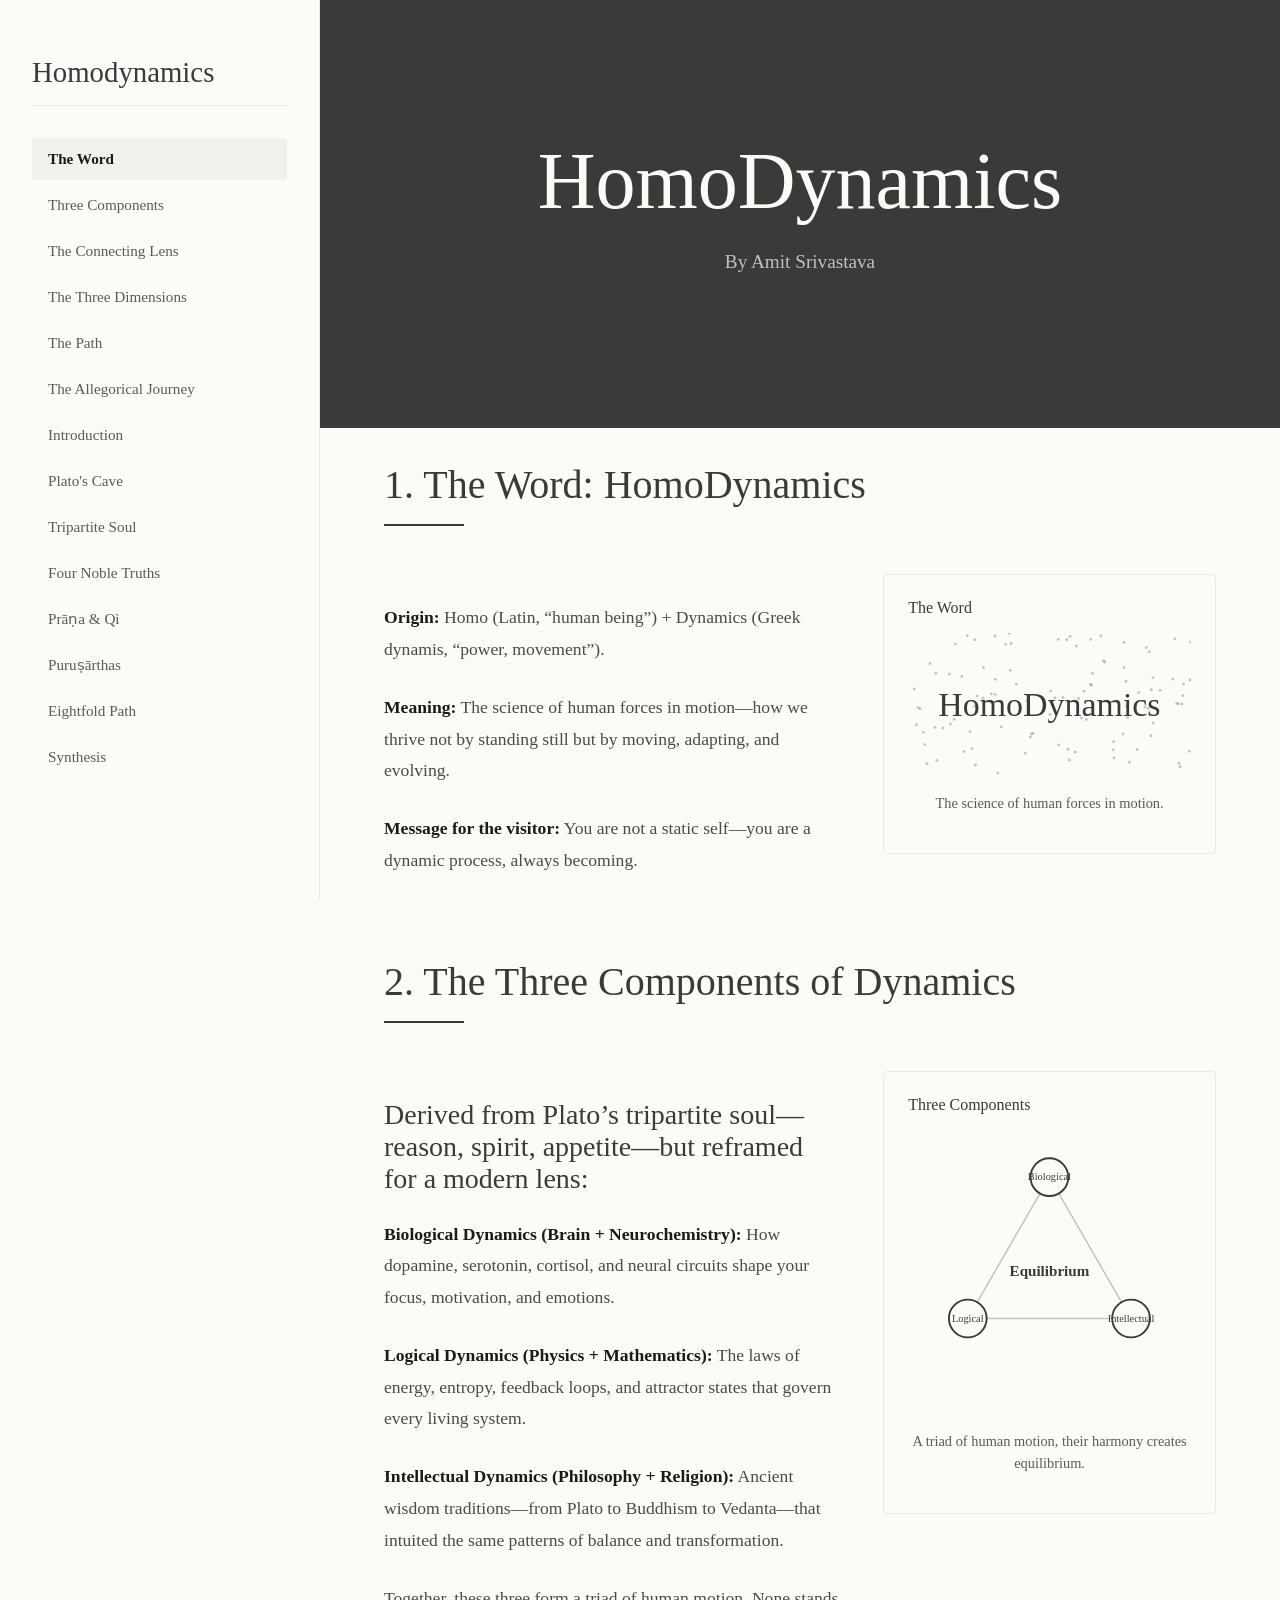
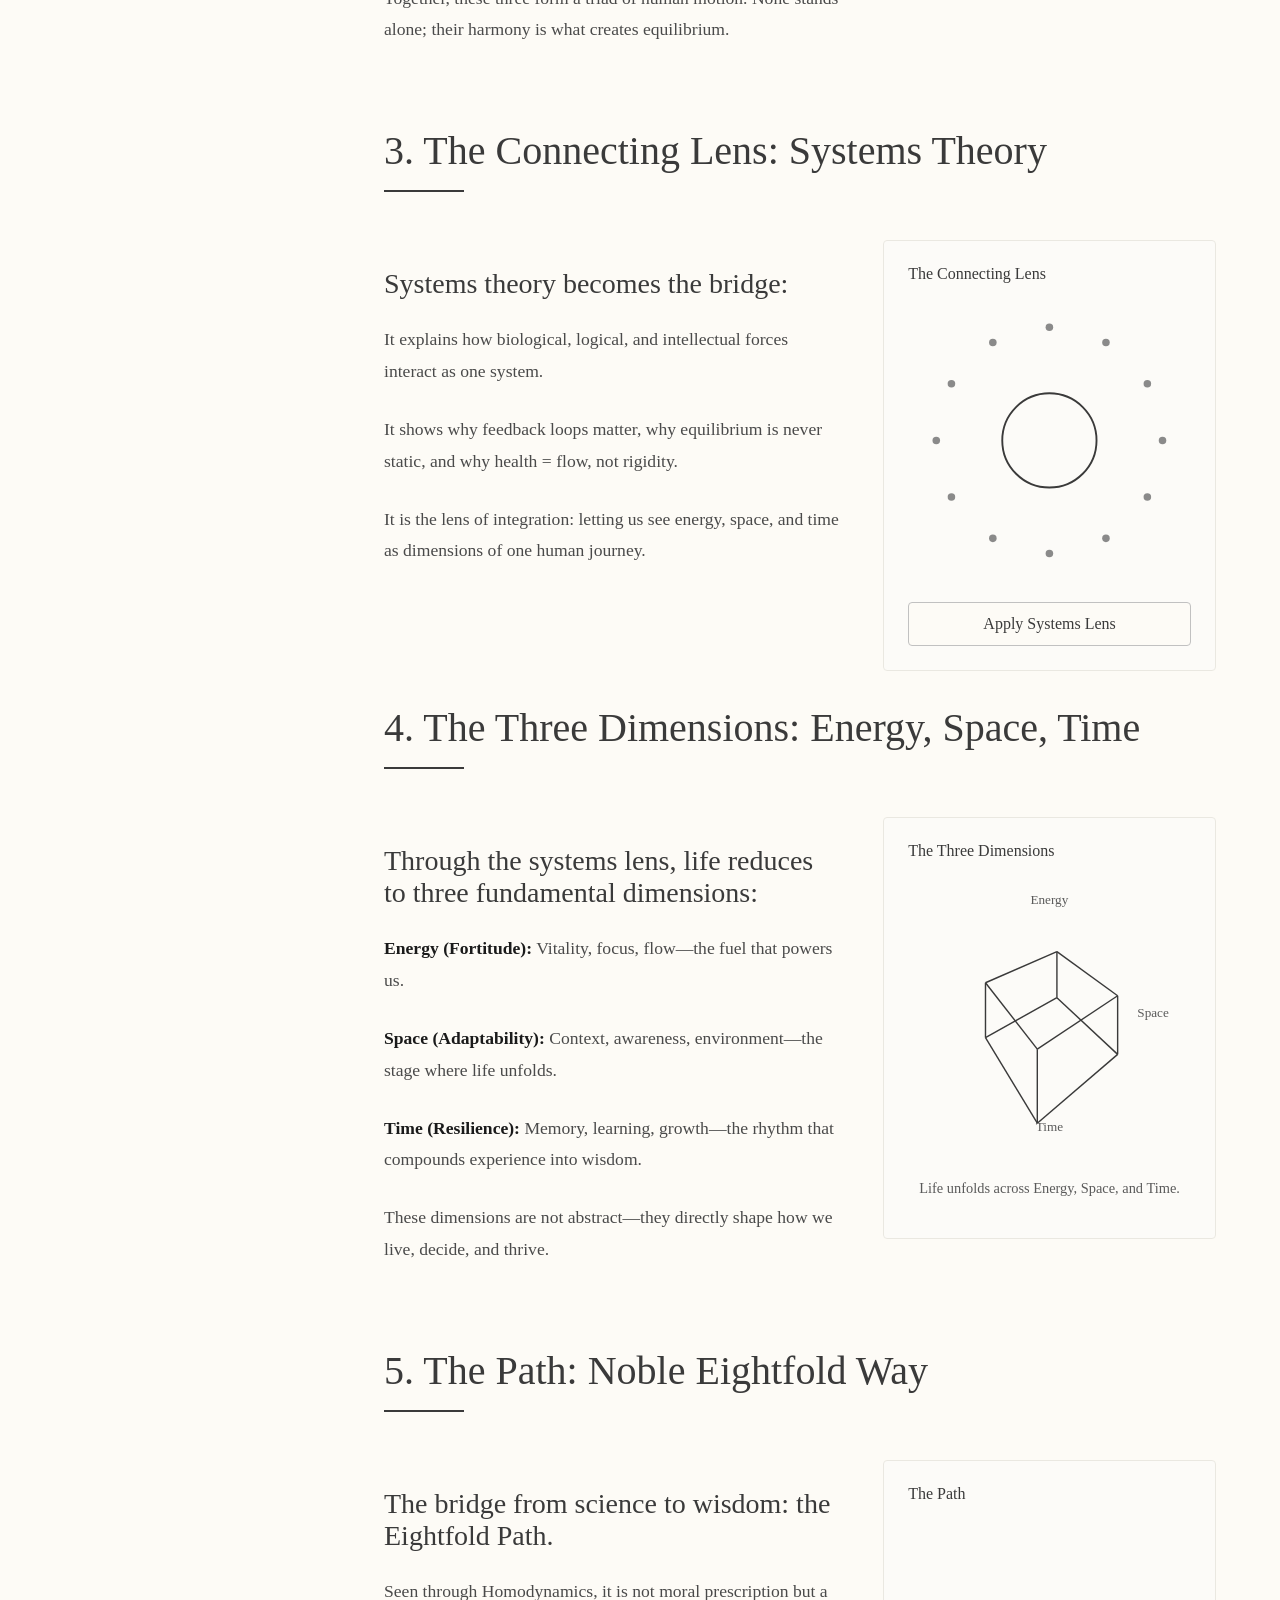
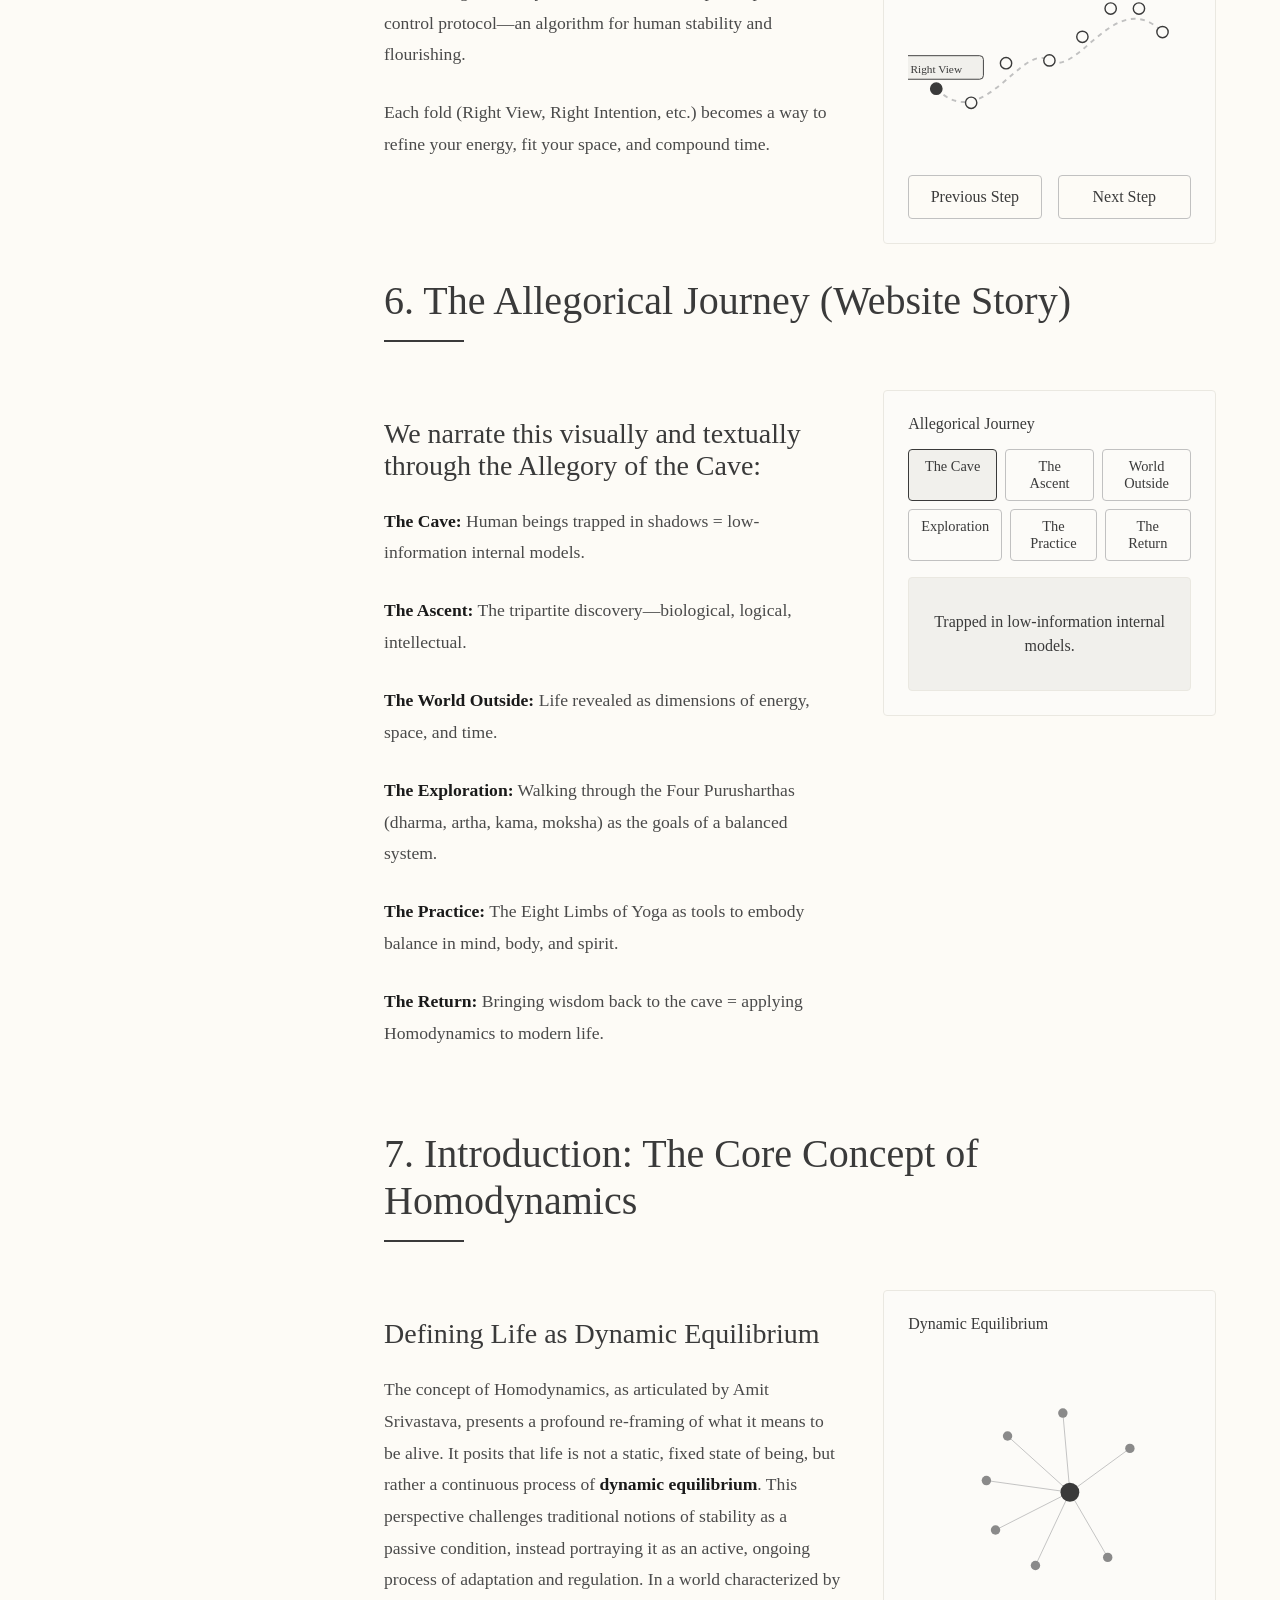
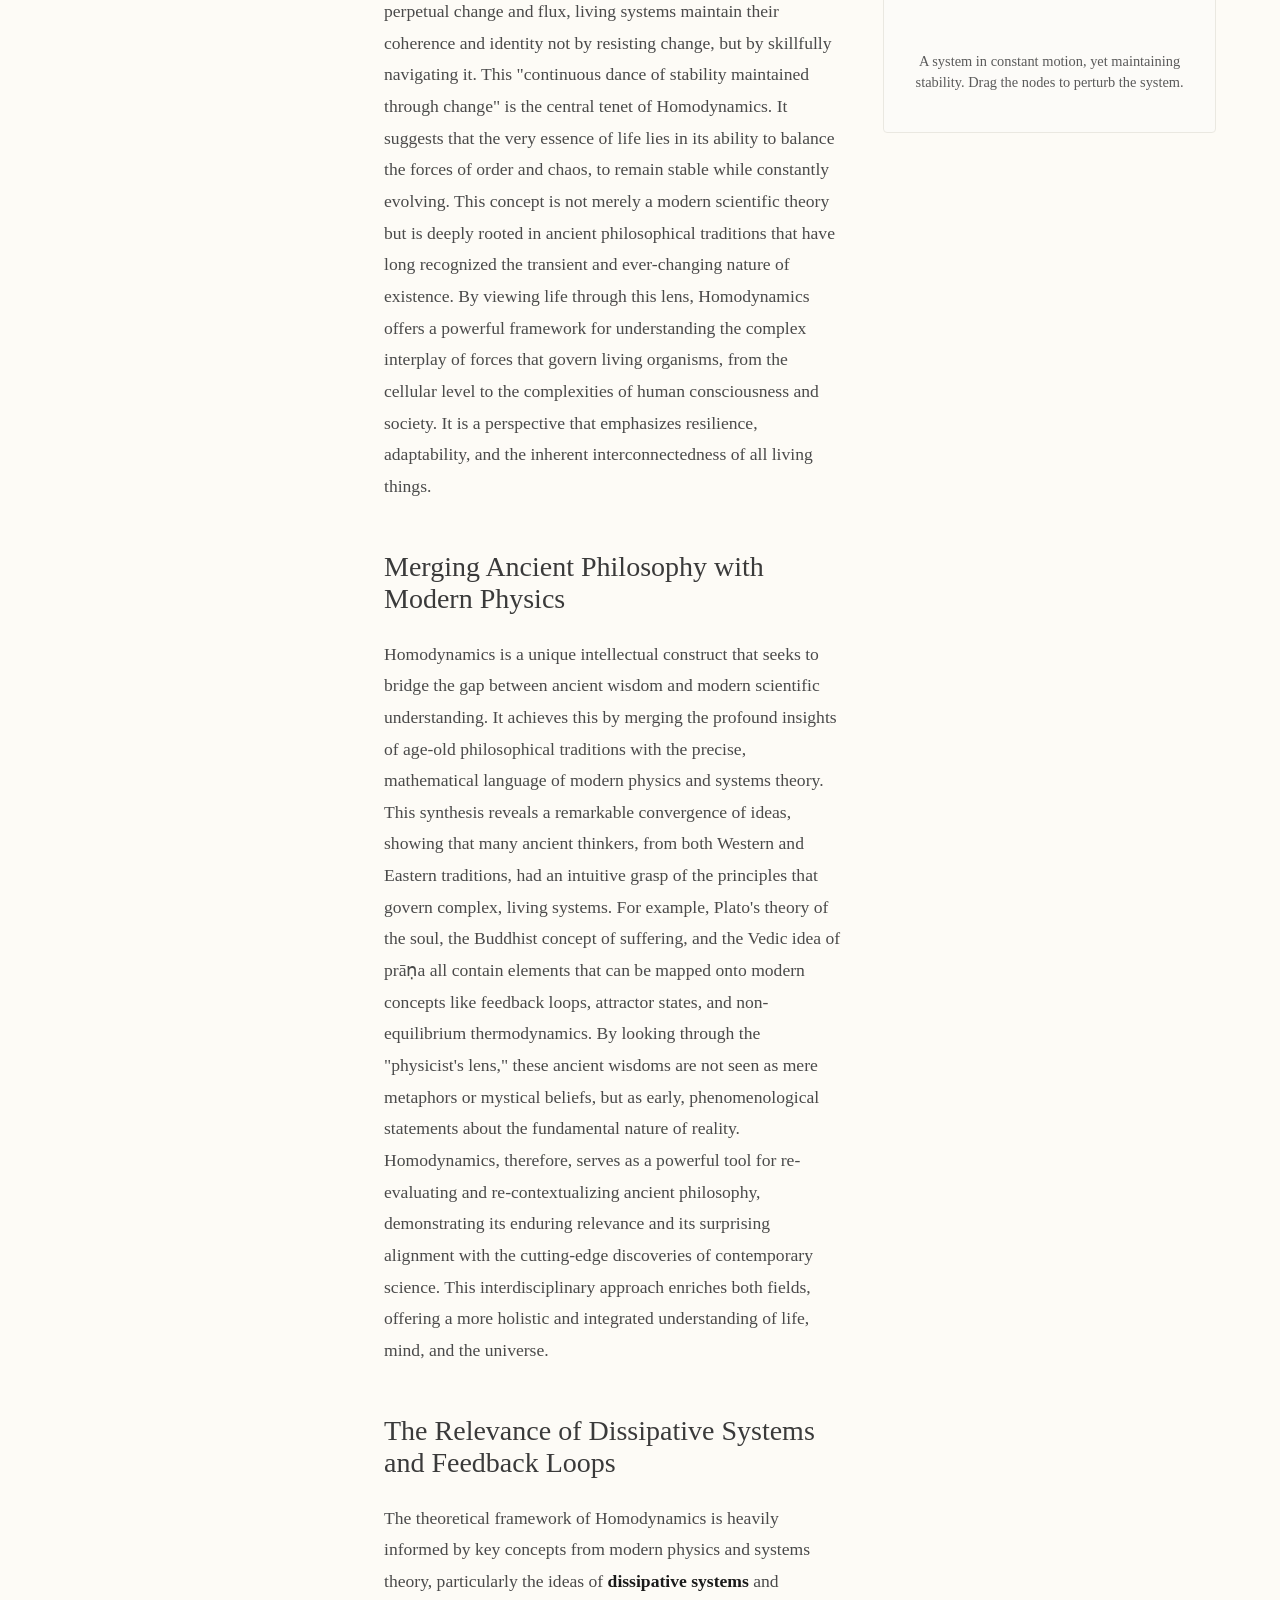
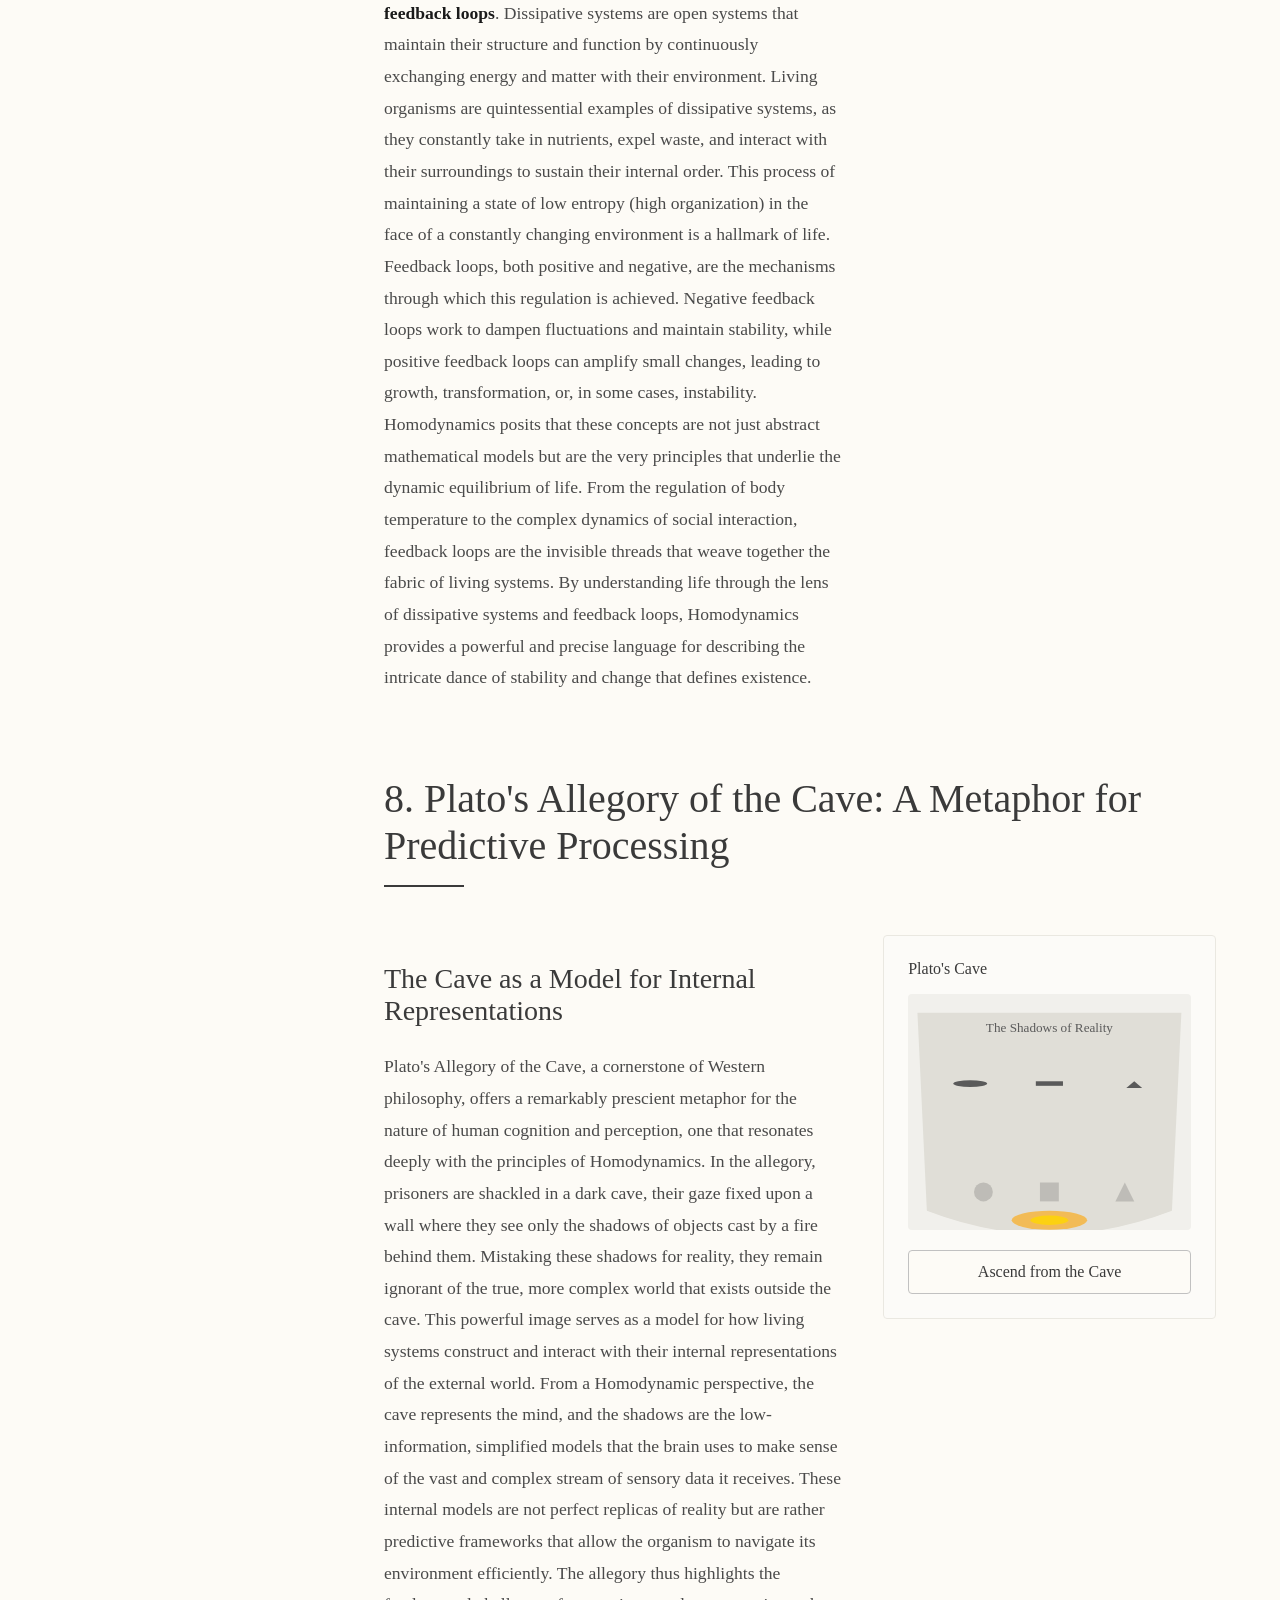
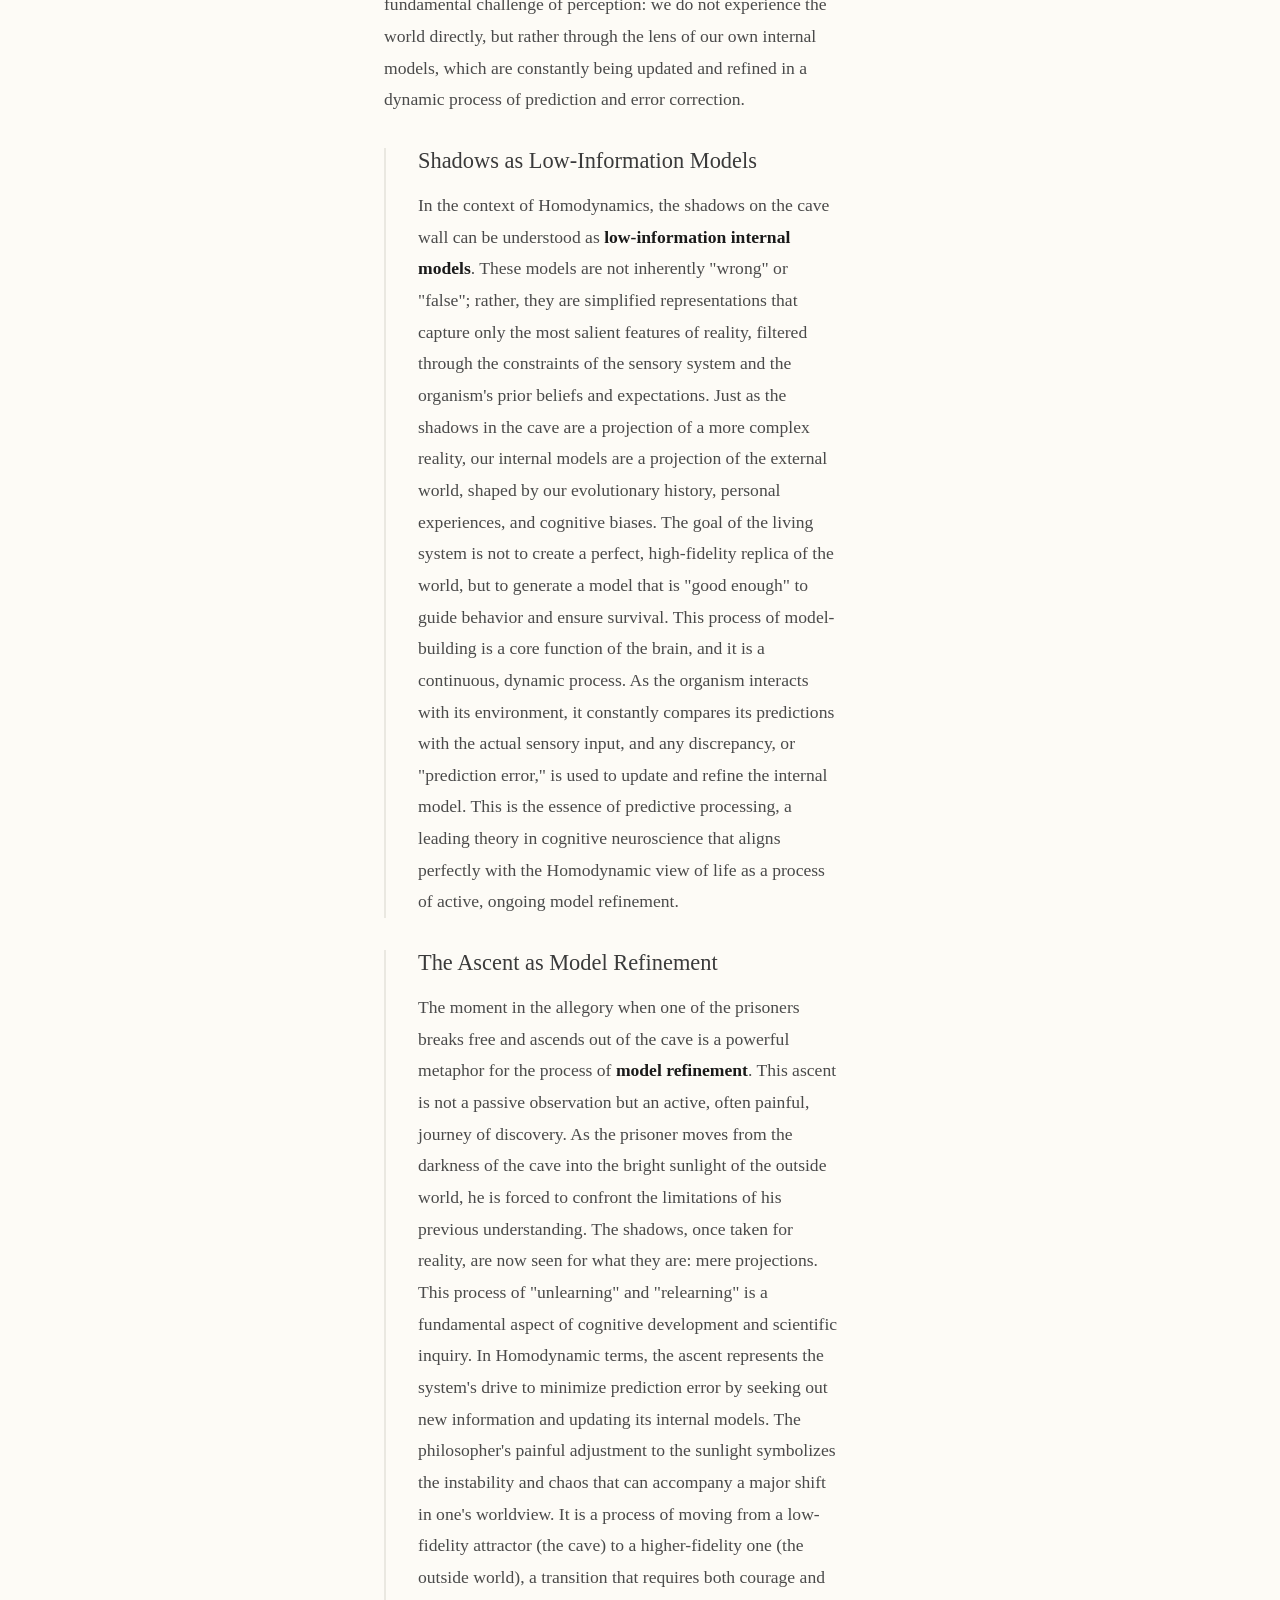
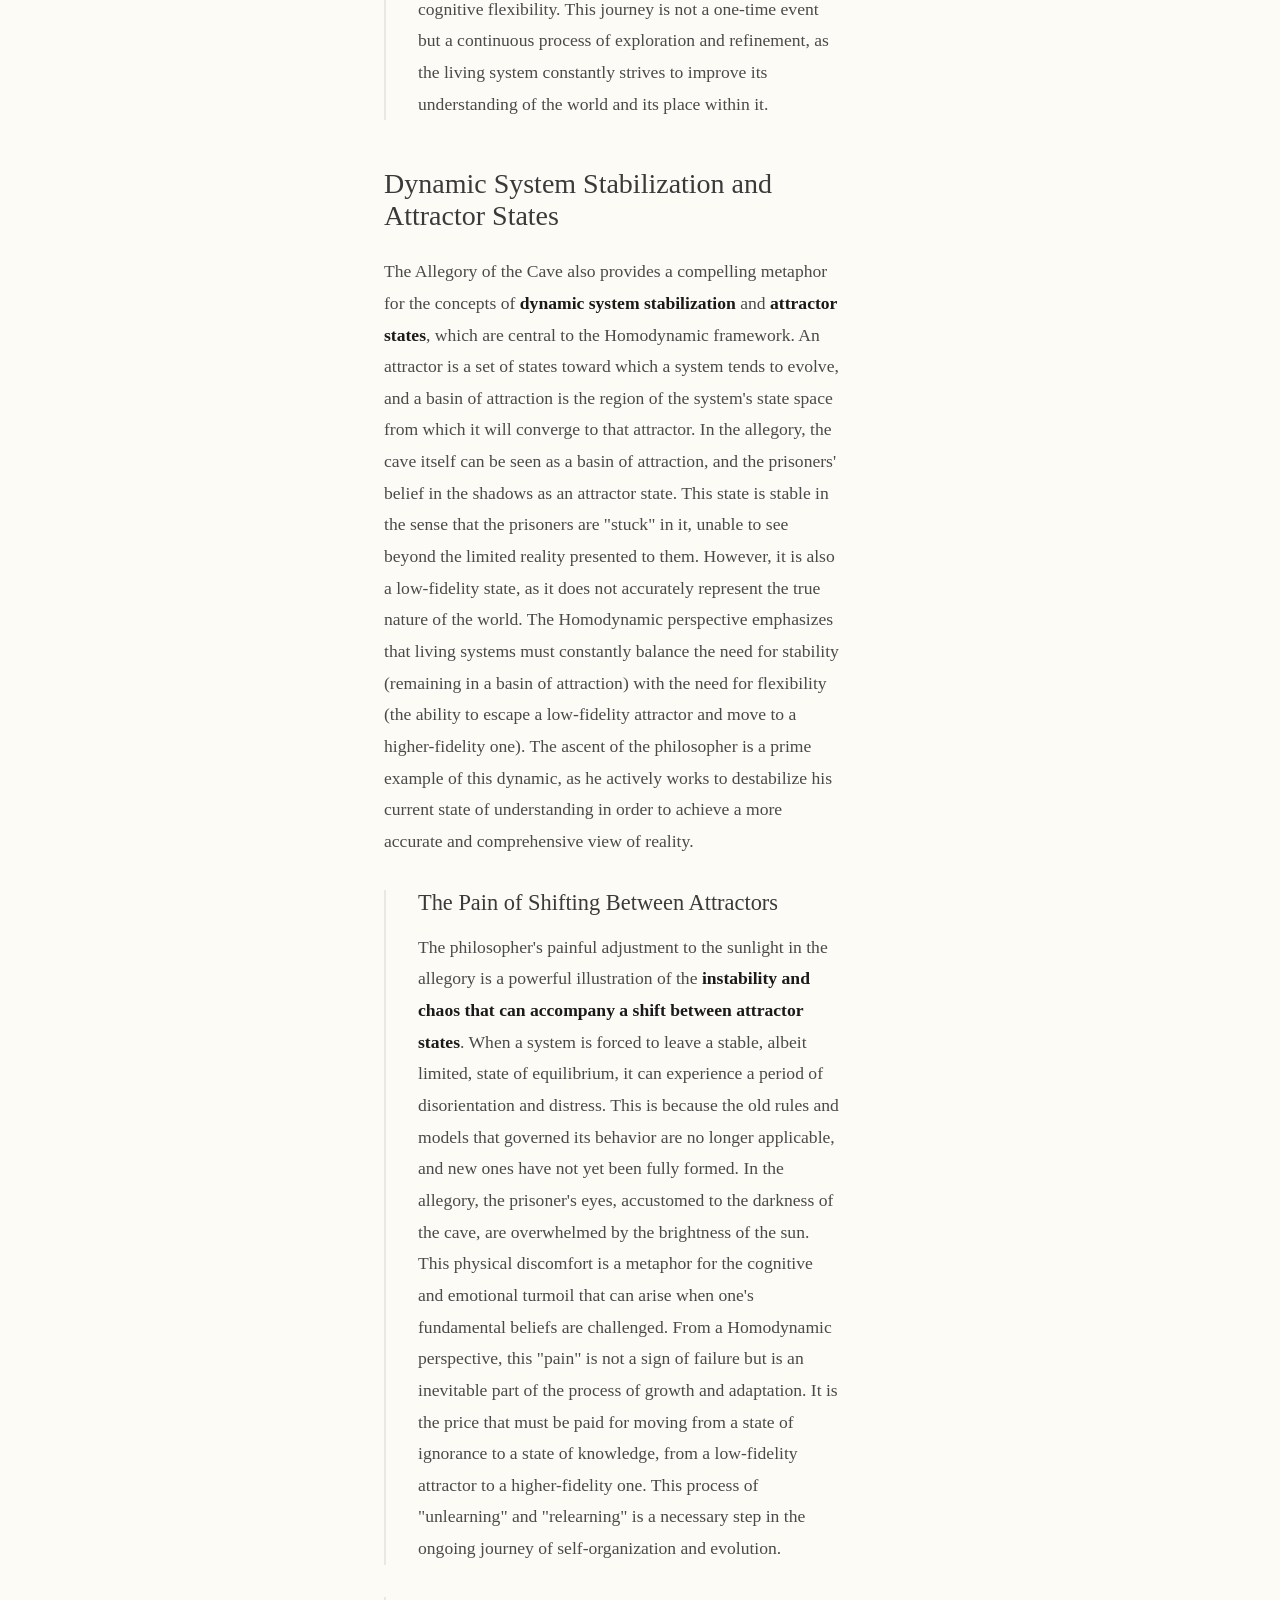
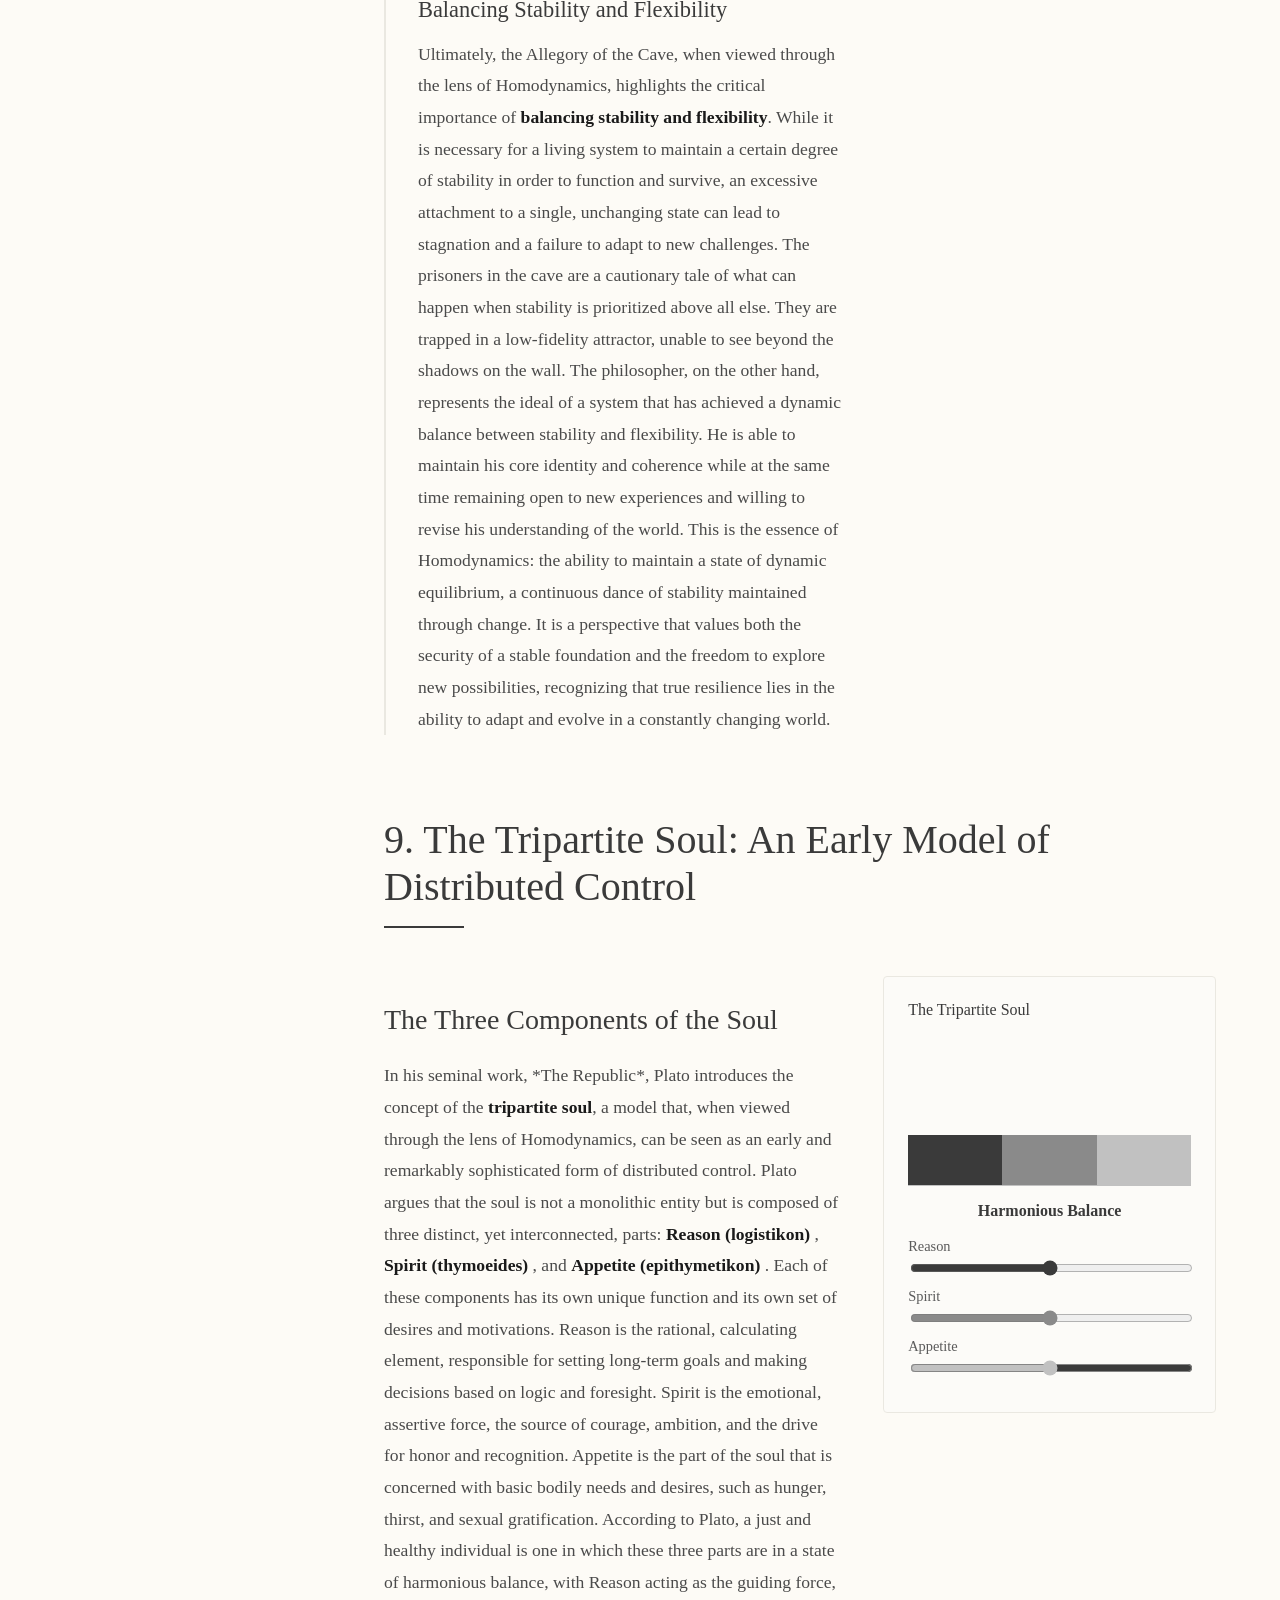
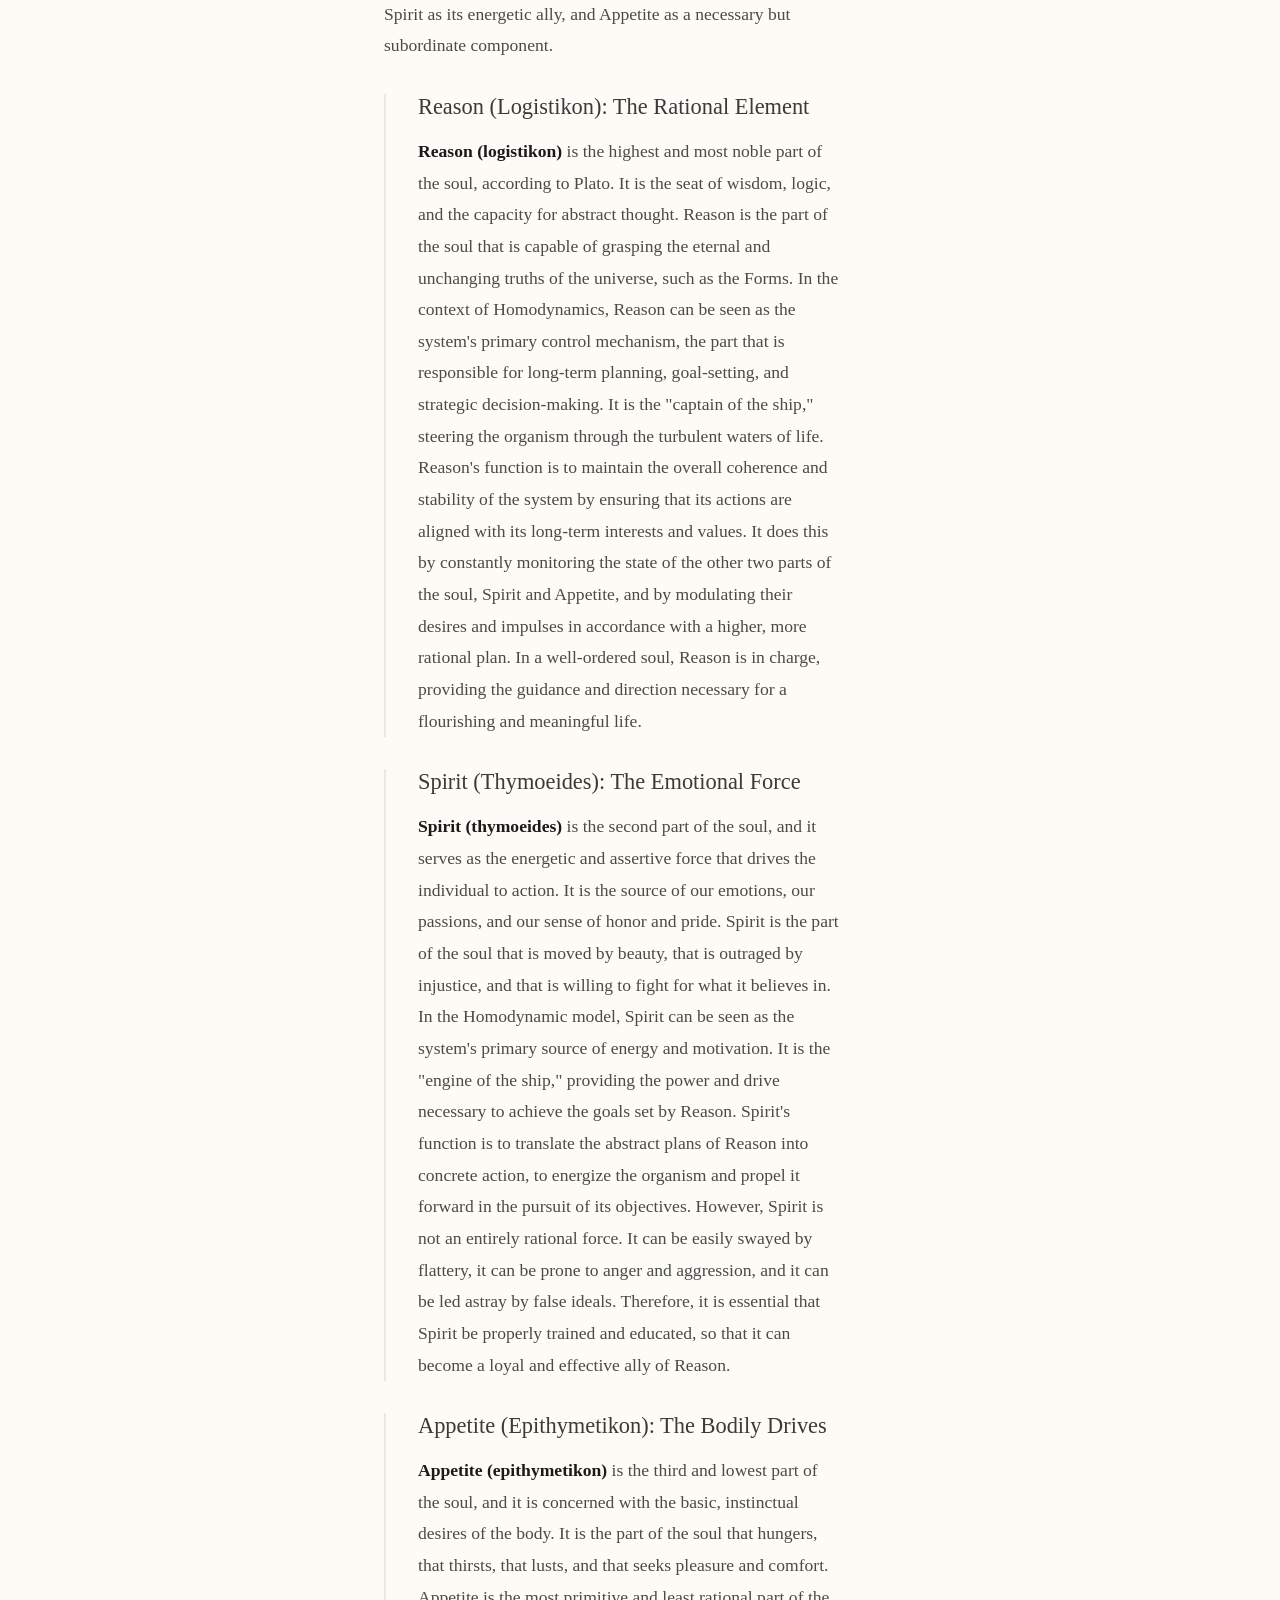
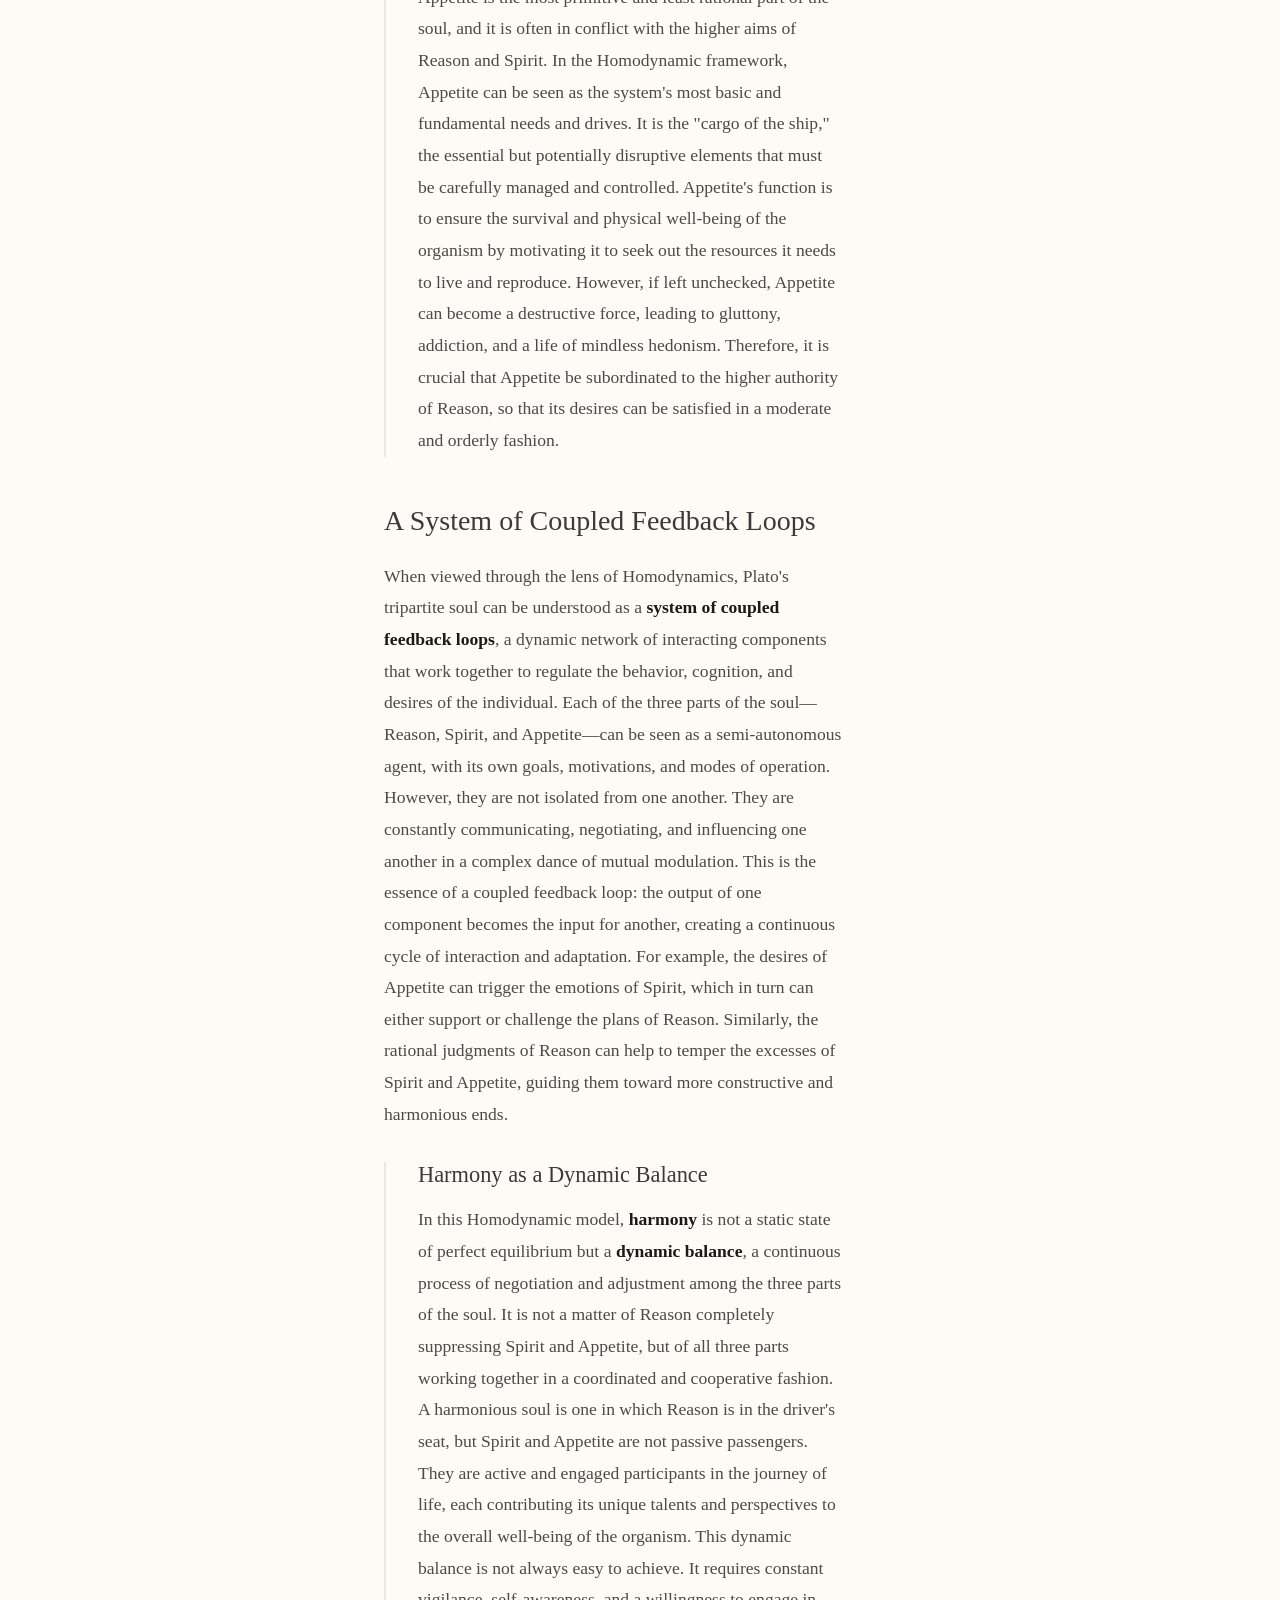
==== commit e040b6ab: "Fix site flash/disappearance issue - Removed problematic full-page section CSS that was causing layo" ====
--- a/index.html
+++ b/index.html
@@ -134,13 +134,9 @@
         display: block !important;
       }
 
-      /* Full-page sections - each section takes full viewport height */
+      /* Section spacing for smooth scrolling */
       .main-content > div {
-        min-height: 100vh !important;
-        margin-bottom: 0 !important;
-        display: flex !important;
-        flex-direction: column !important;
-        justify-content: flex-start !important;
+        margin-bottom: 2rem !important;
       }
 
       .hero {
@@ -217,7 +213,7 @@
     }
   }
   </script>
-  <script type="module" crossorigin src="/assets/index-CDJ7LQBA.js"></script>
+  <script type="module" crossorigin src="/assets/index-DN3_jfYU.js"></script>
 </head>
 <body>
   <div id="root"></div>
--- a/style.css
+++ b/style.css
@@ -117,17 +117,13 @@
   display: block; /* Ensure block display for scrolling */
 }
 
-/* Full-page sections - each section takes full viewport height */
+/* Section spacing for smooth scrolling */
 .main-content > div {
-  min-height: 100vh;
-  margin-bottom: 0;
-  display: flex;
-  flex-direction: column;
-  justify-content: flex-start;
+  margin-bottom: 2rem;
 }
 
 .main-content > div:last-child {
-  margin-bottom: 0;
+  margin-bottom: 2rem;
 }
 
 
@@ -476,17 +472,13 @@
     display: block !important; /* Ensure block display for scrolling */
   }
 
-  /* Full-page sections on mobile */
+  /* Section spacing for mobile */
   .main-content > div {
-    min-height: 100vh !important;
-    margin-bottom: 0 !important;
-    display: flex !important;
-    flex-direction: column !important;
-    justify-content: flex-start !important;
+    margin-bottom: 2rem !important;
   }
 
   .main-content > div:last-child {
-    margin-bottom: 0 !important;
+    margin-bottom: 2rem !important;
   }
 
   .hero {
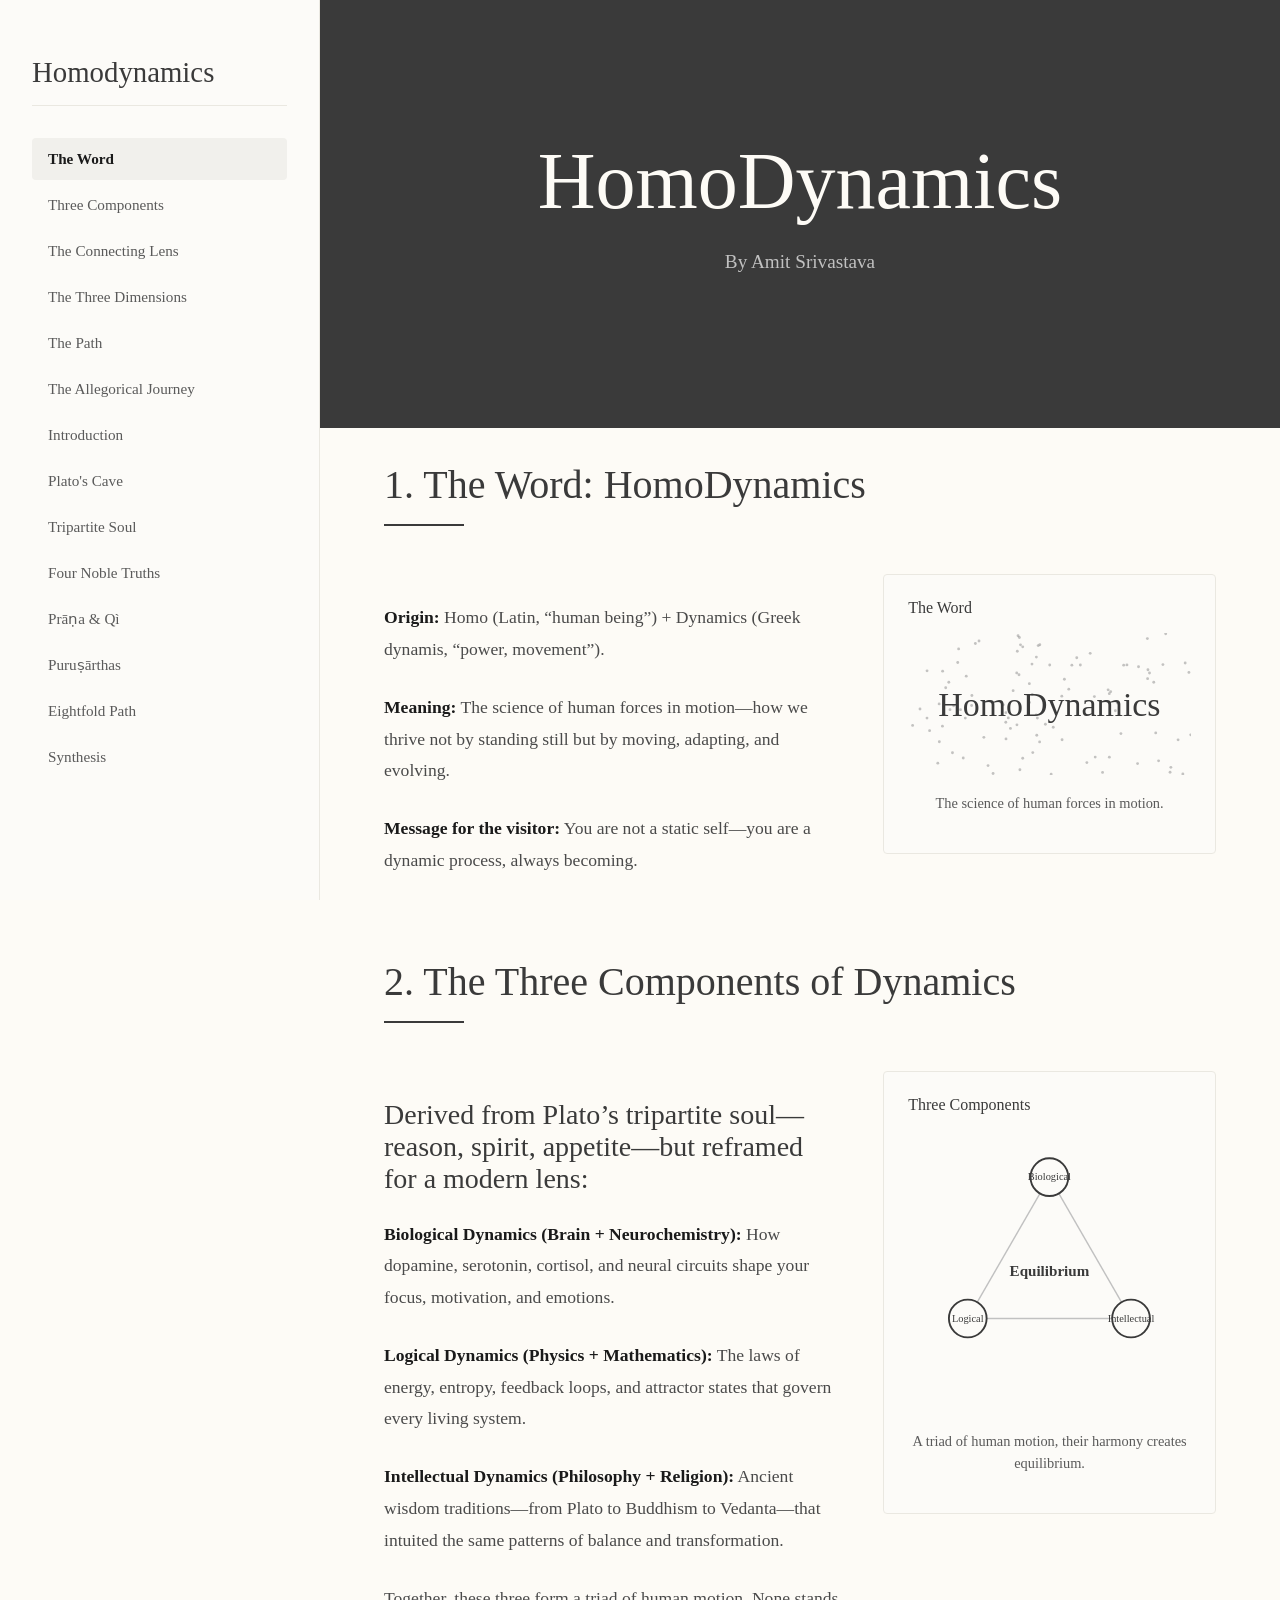
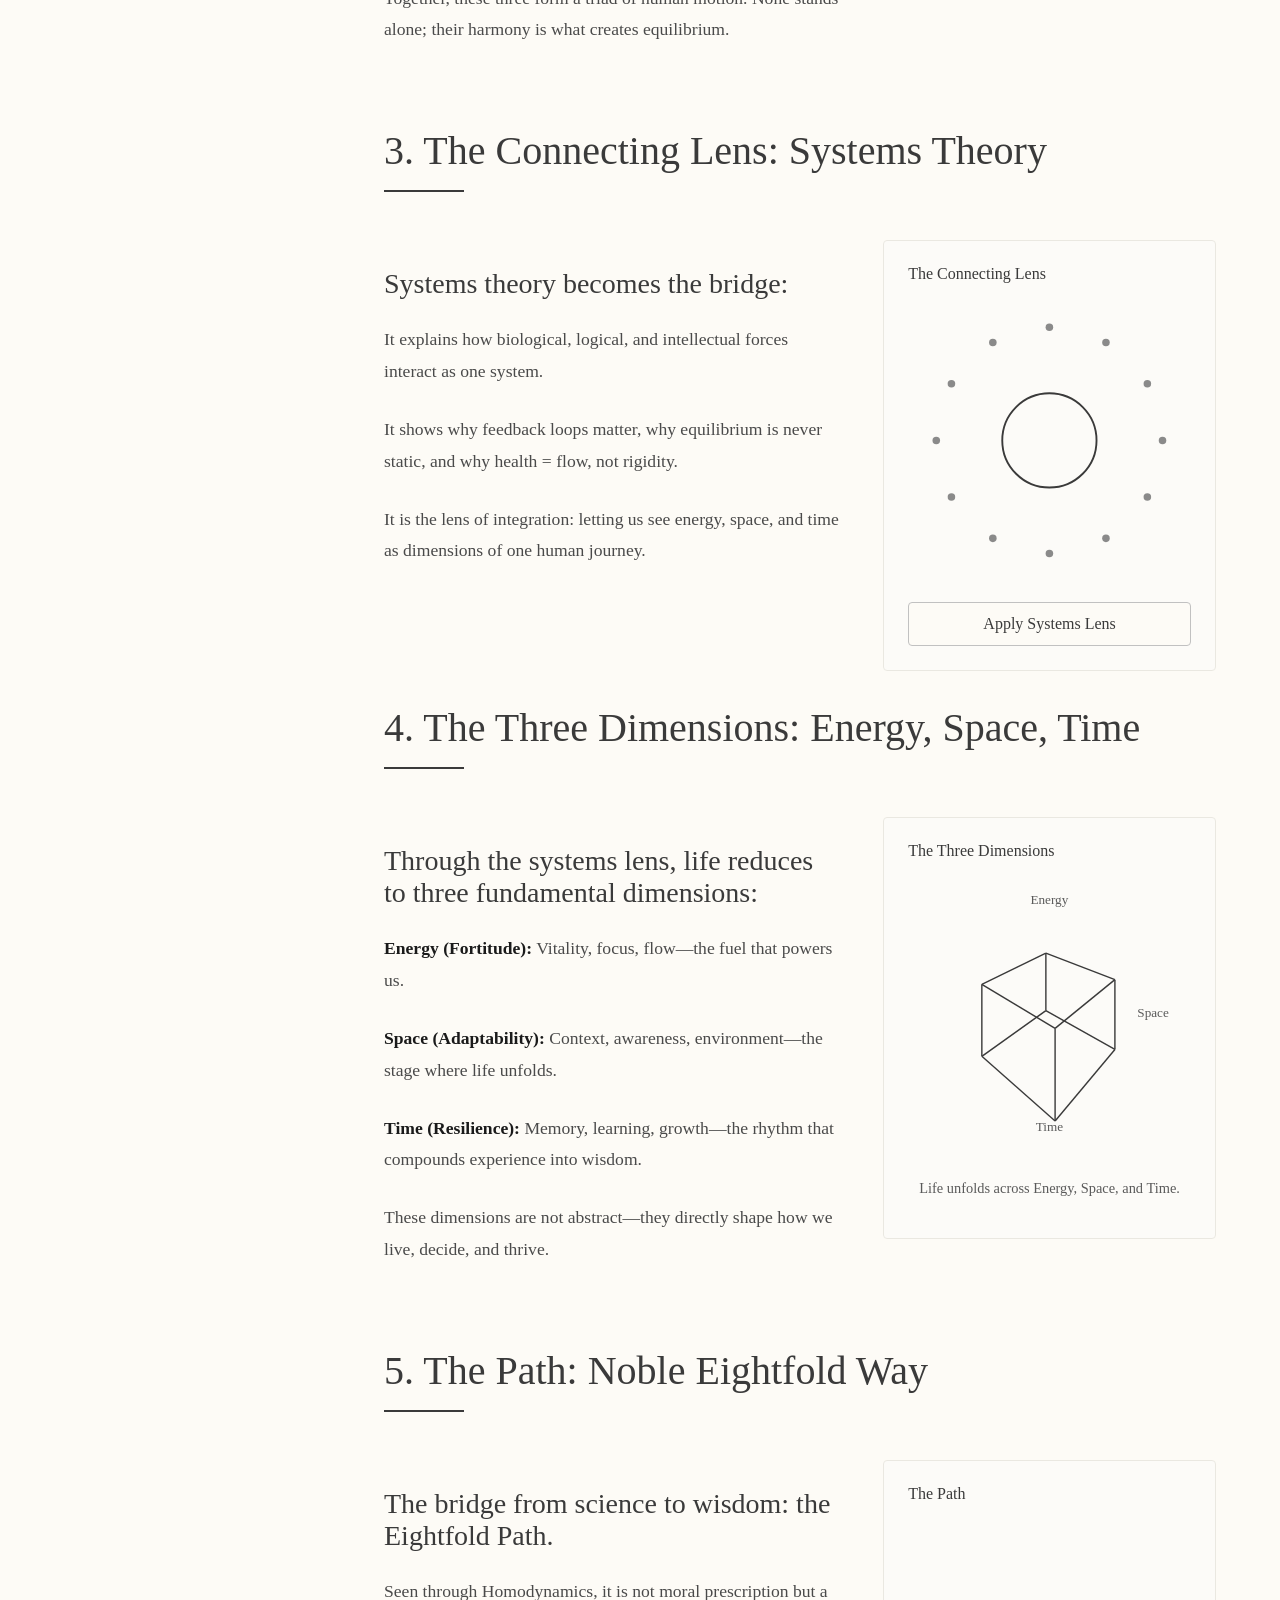
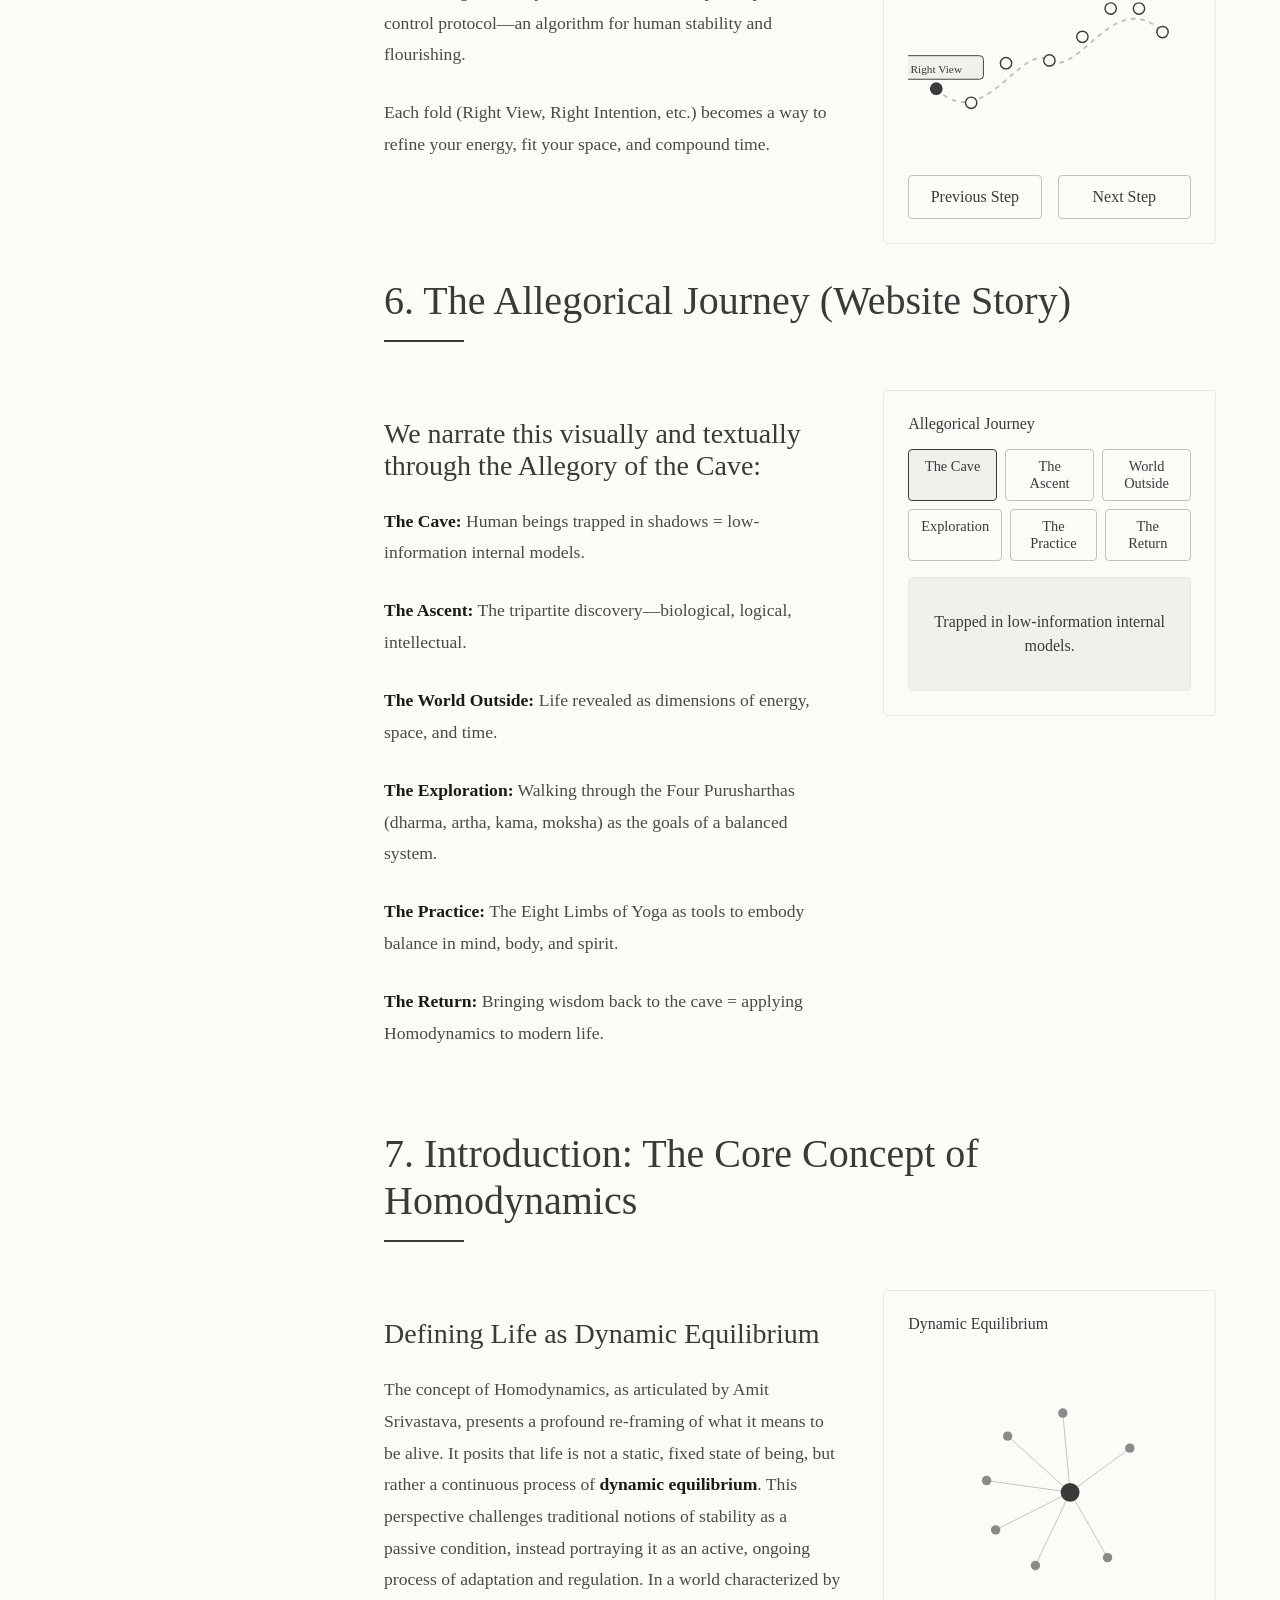
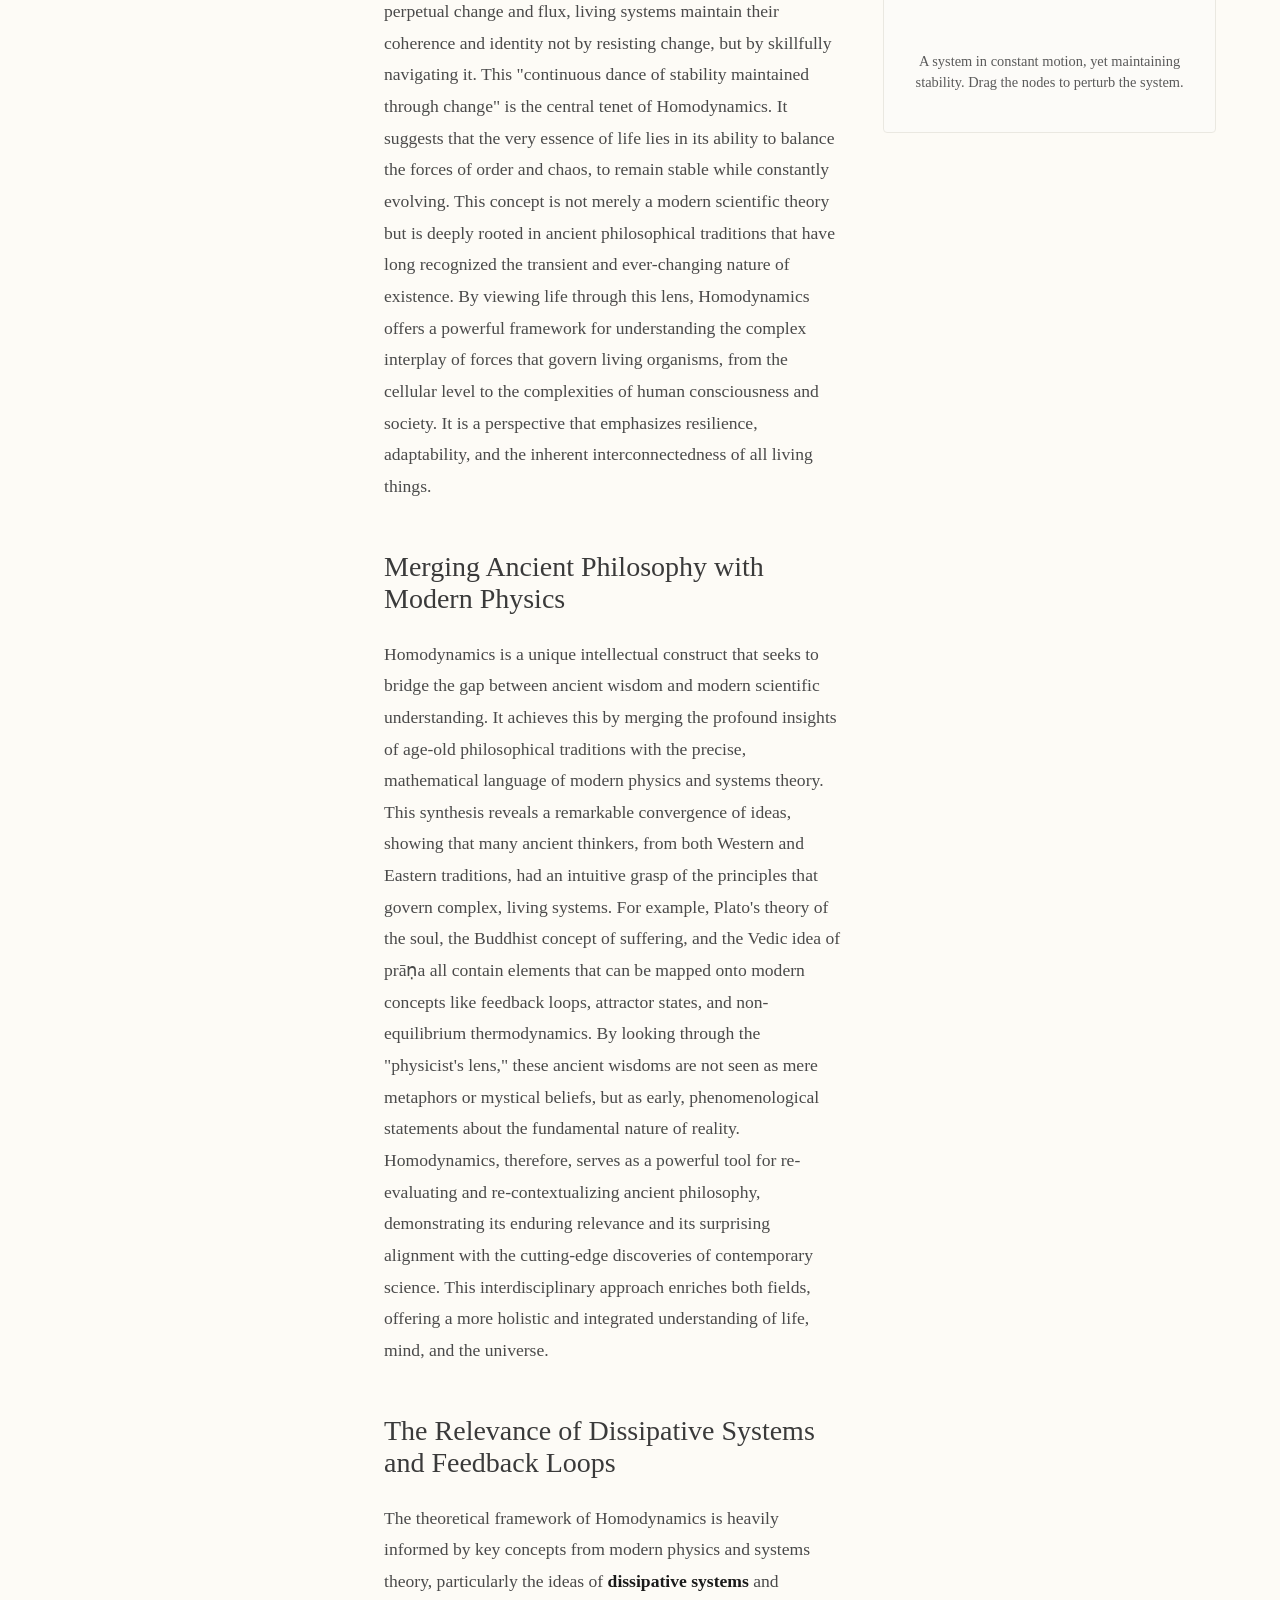
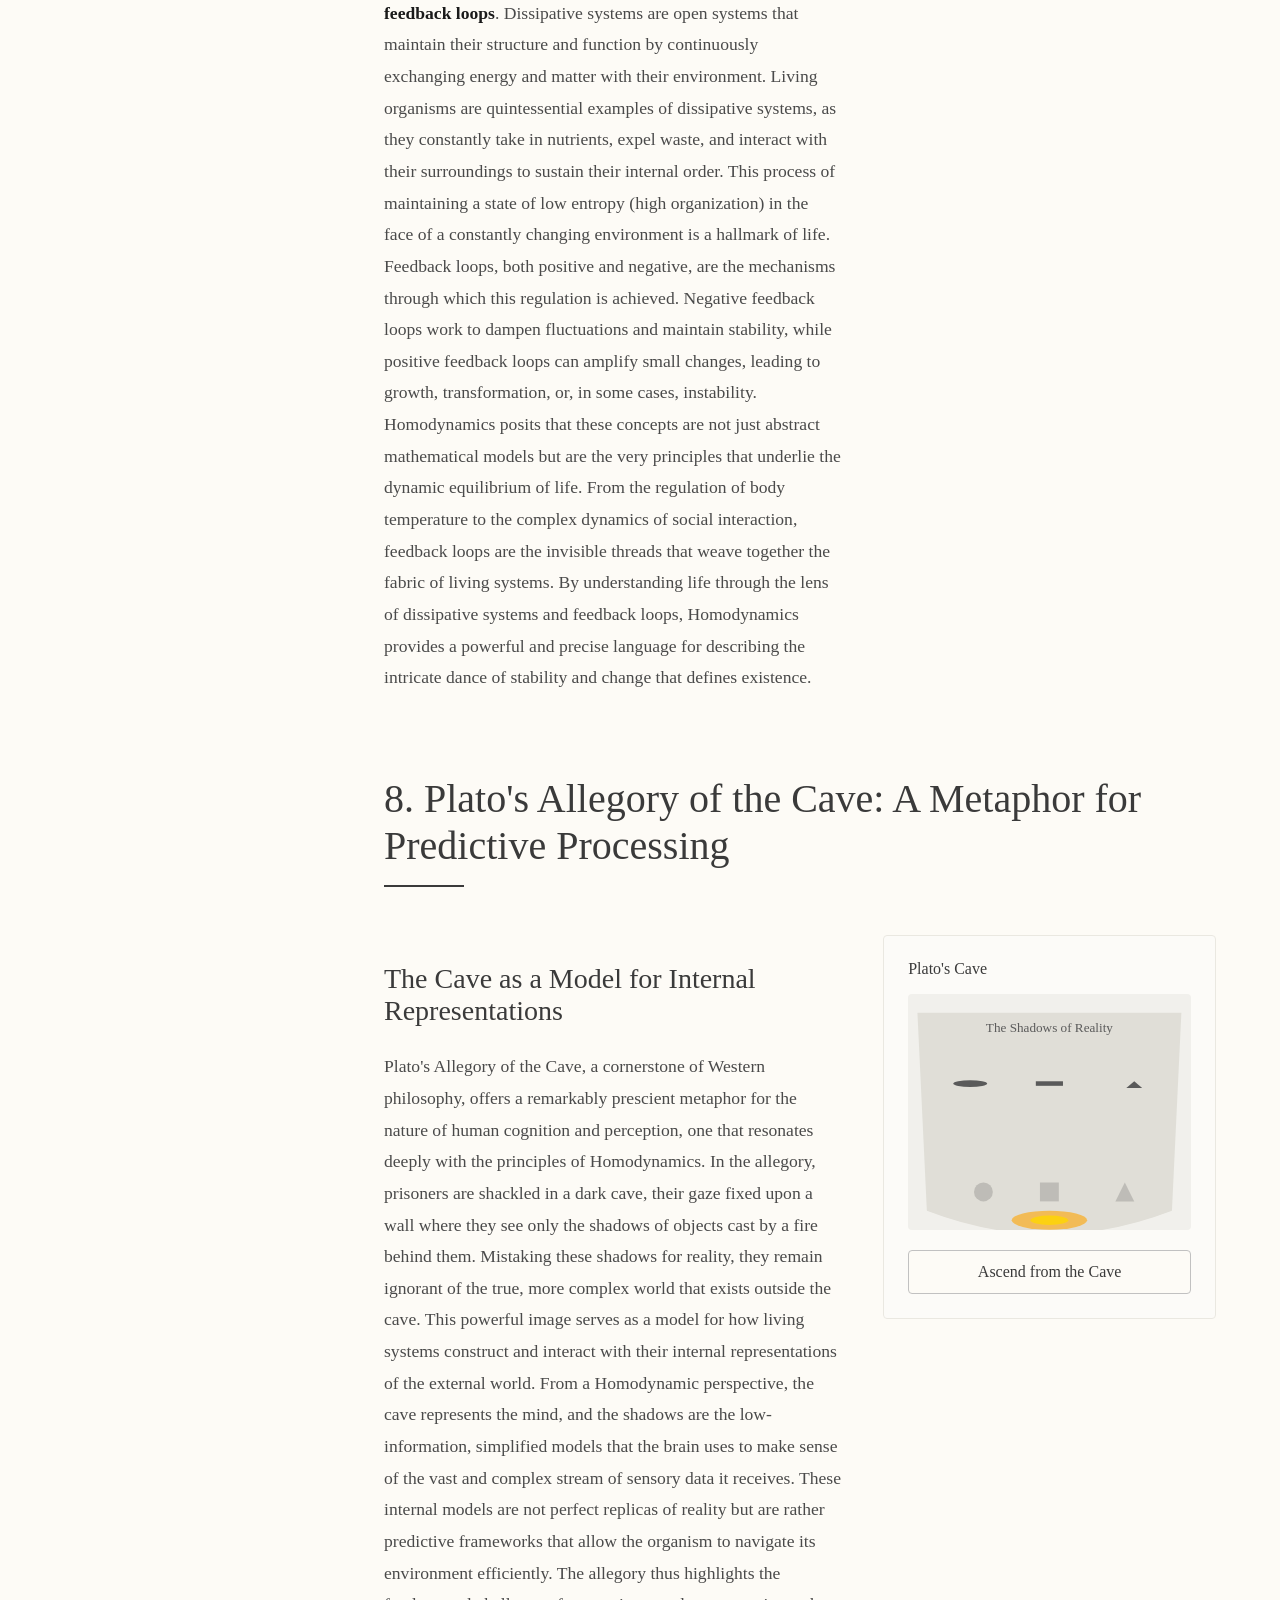
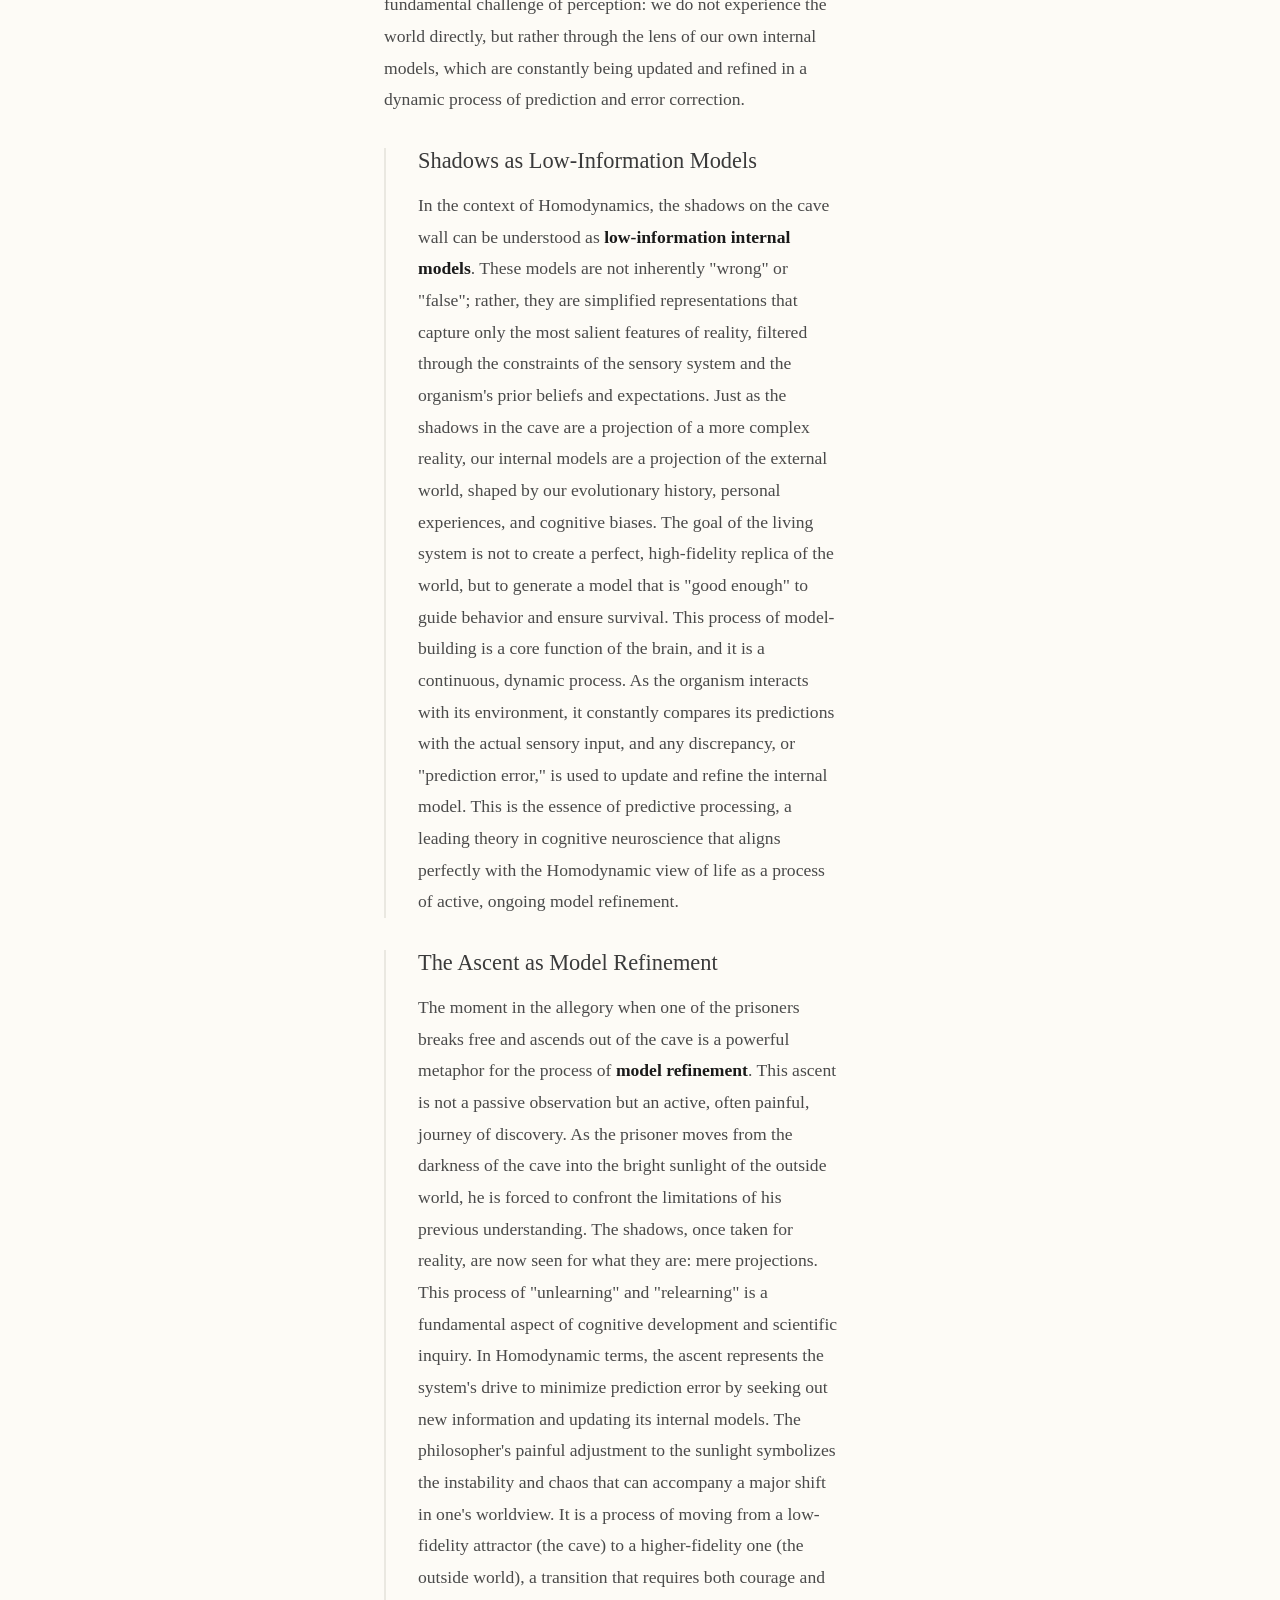
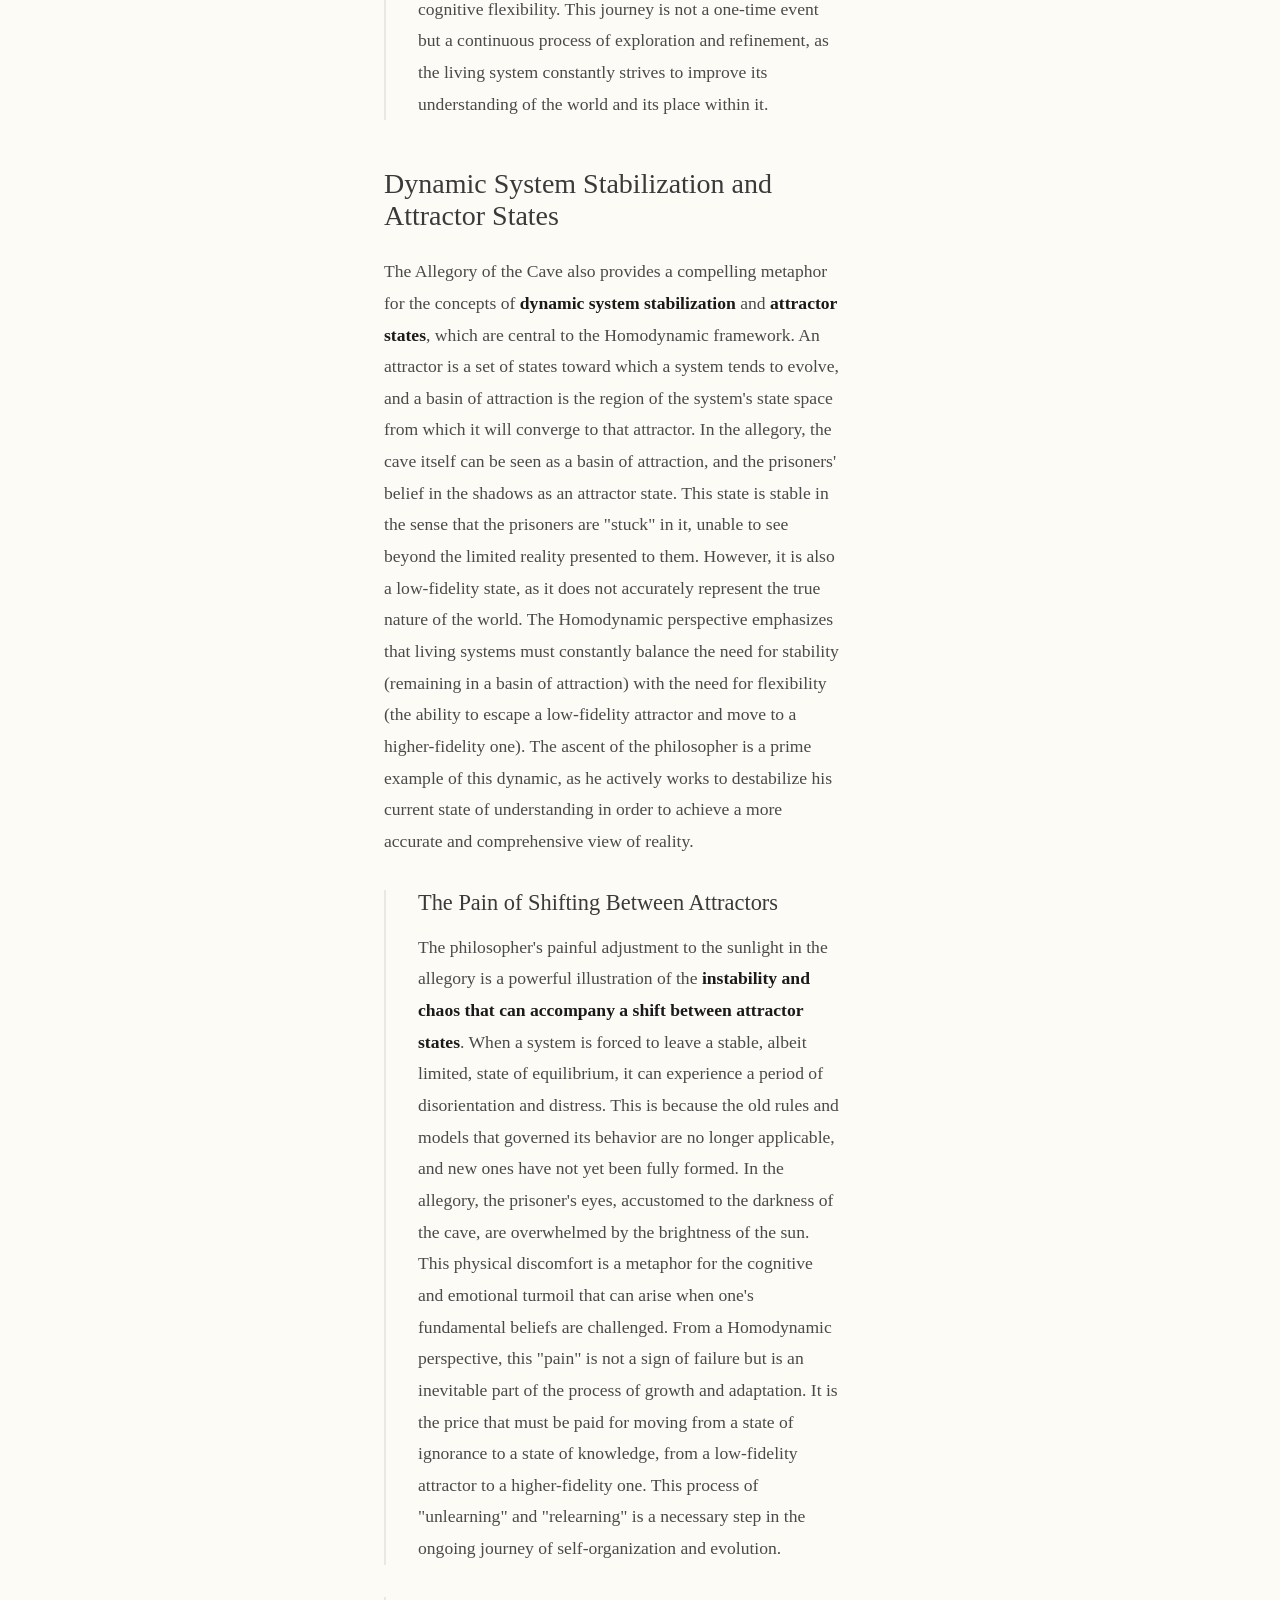
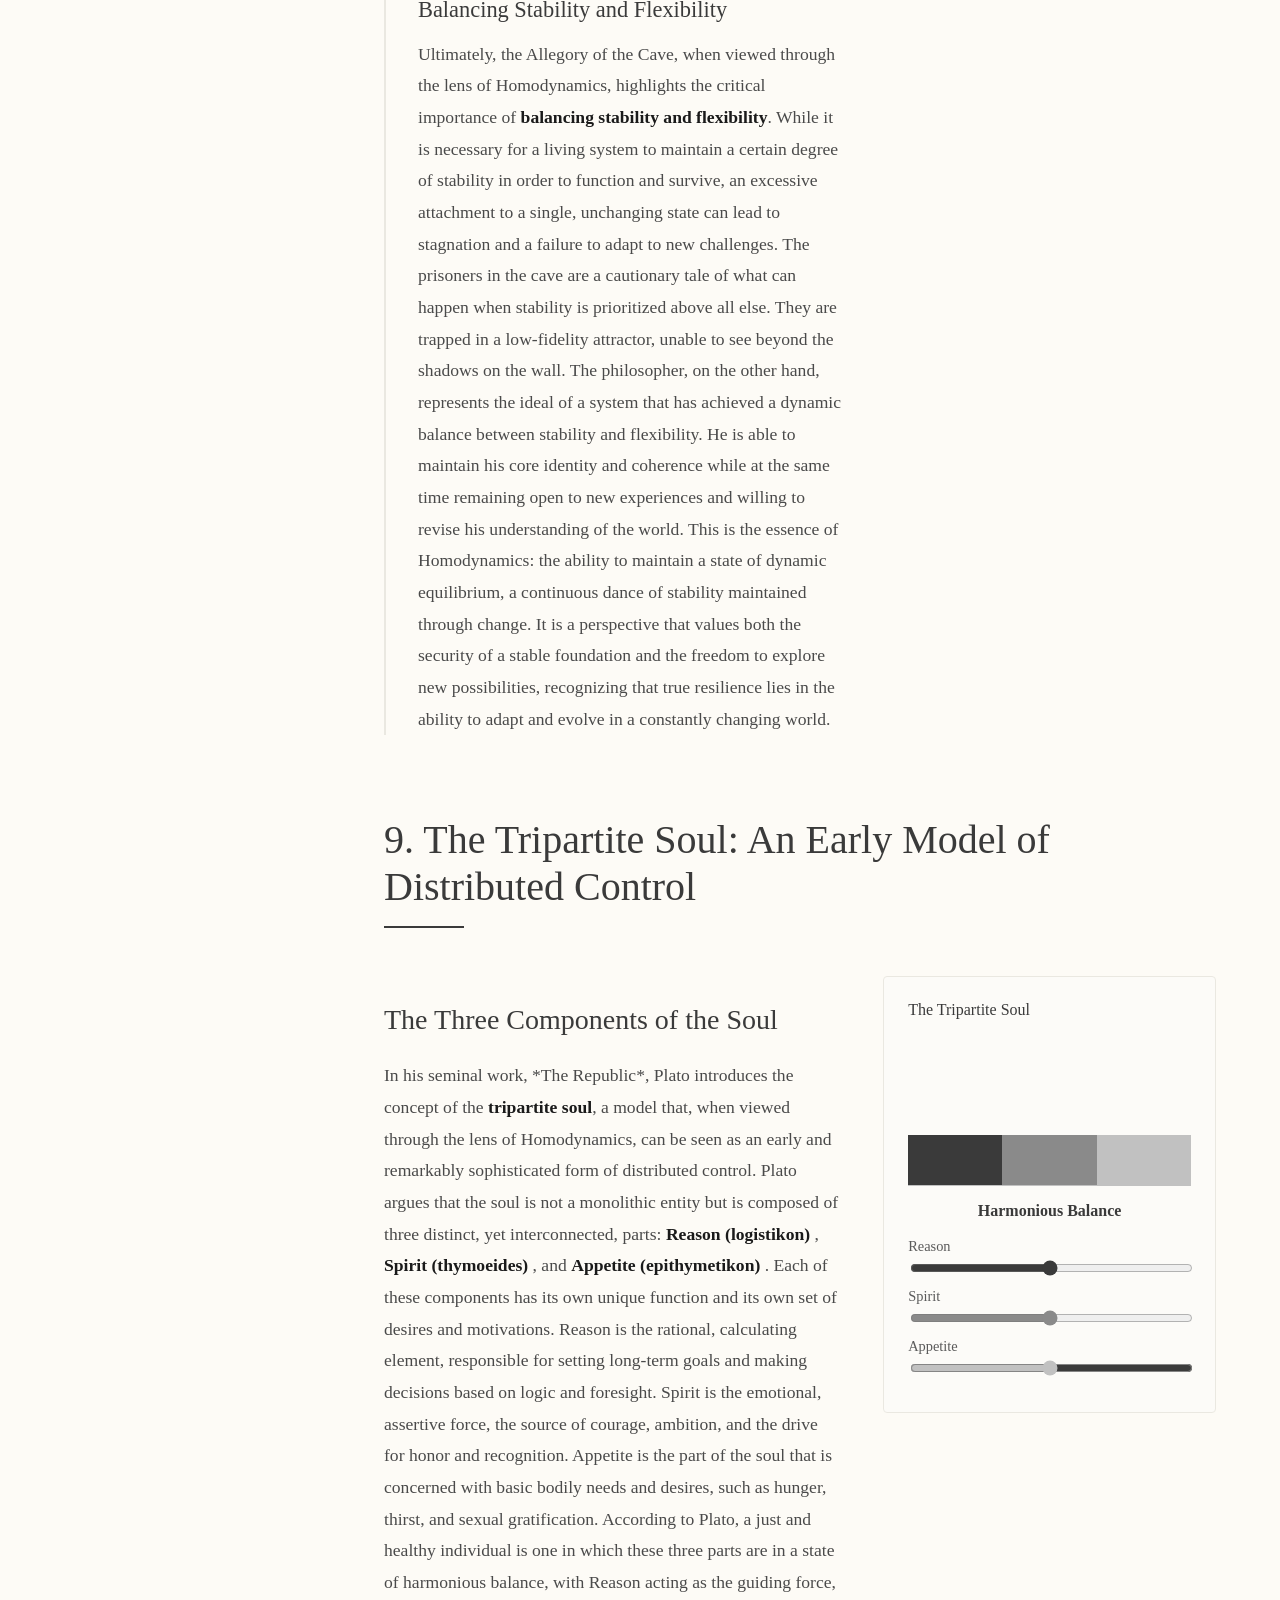
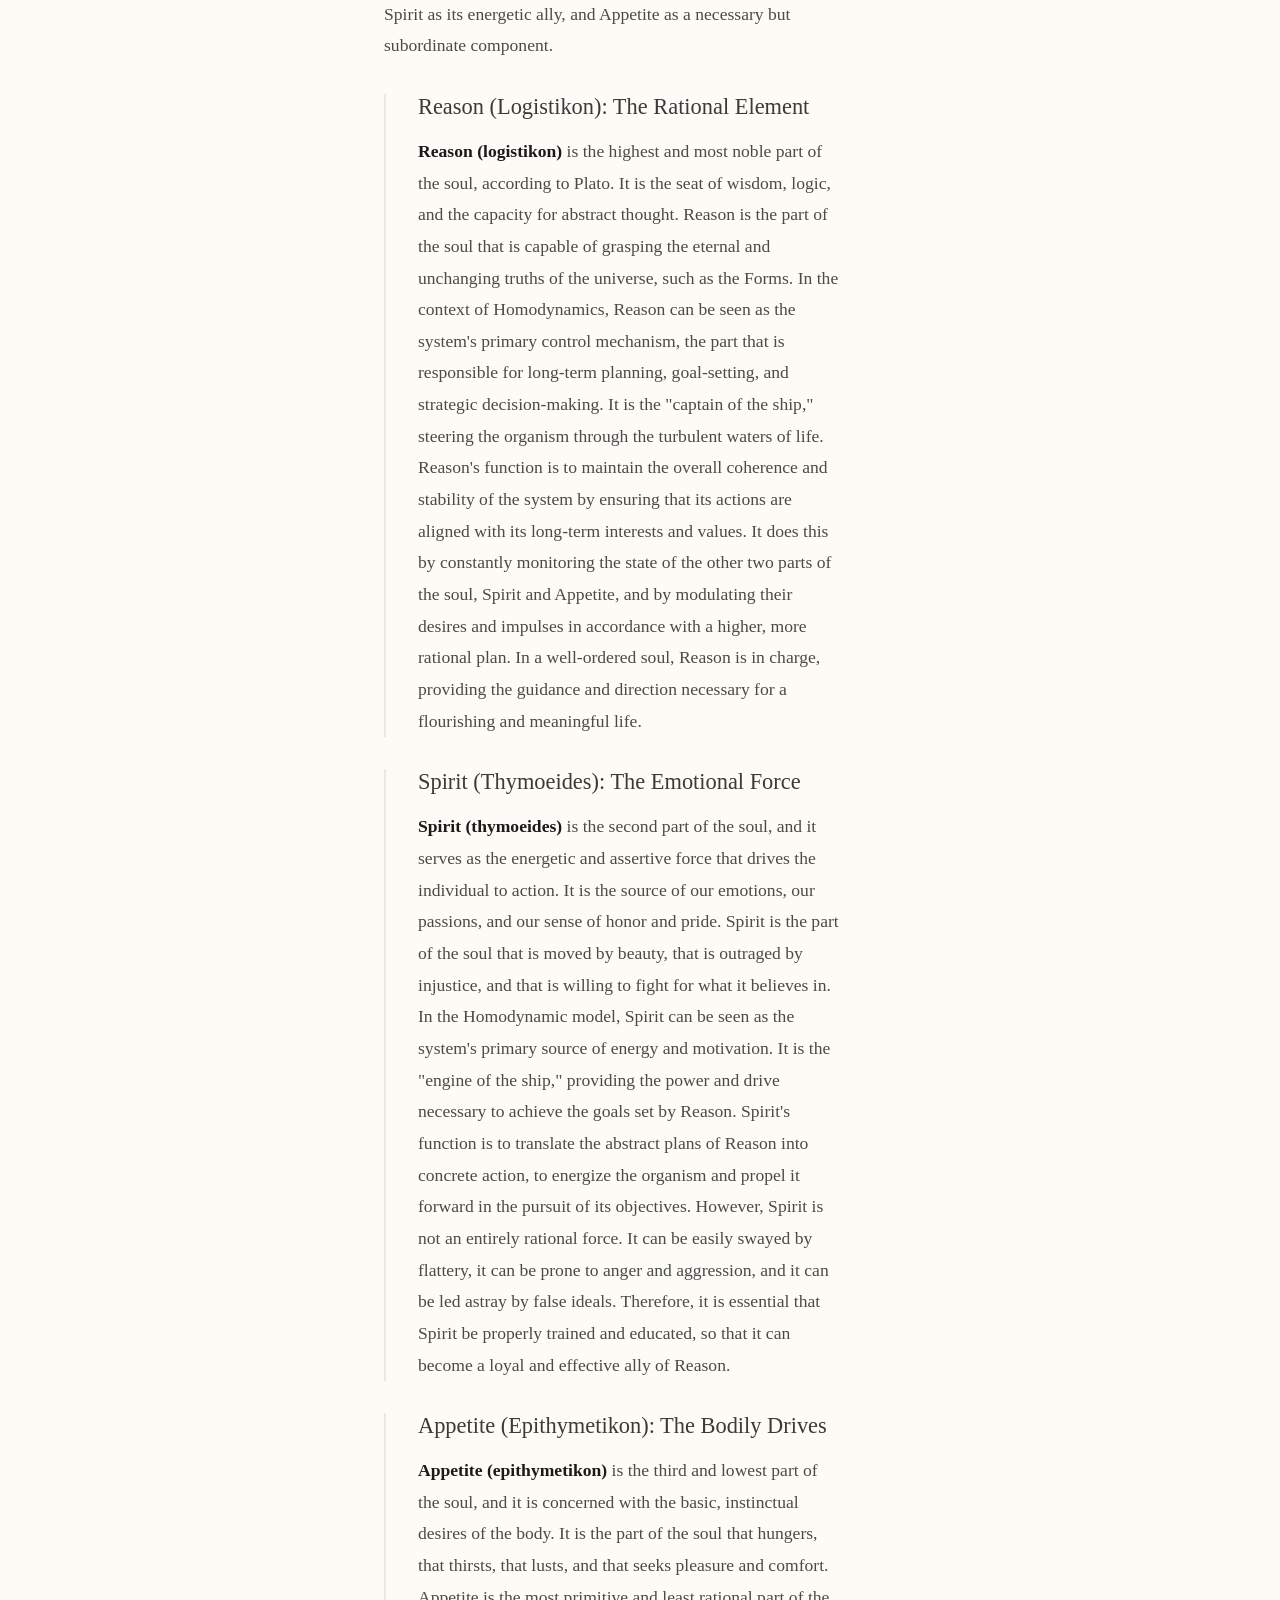
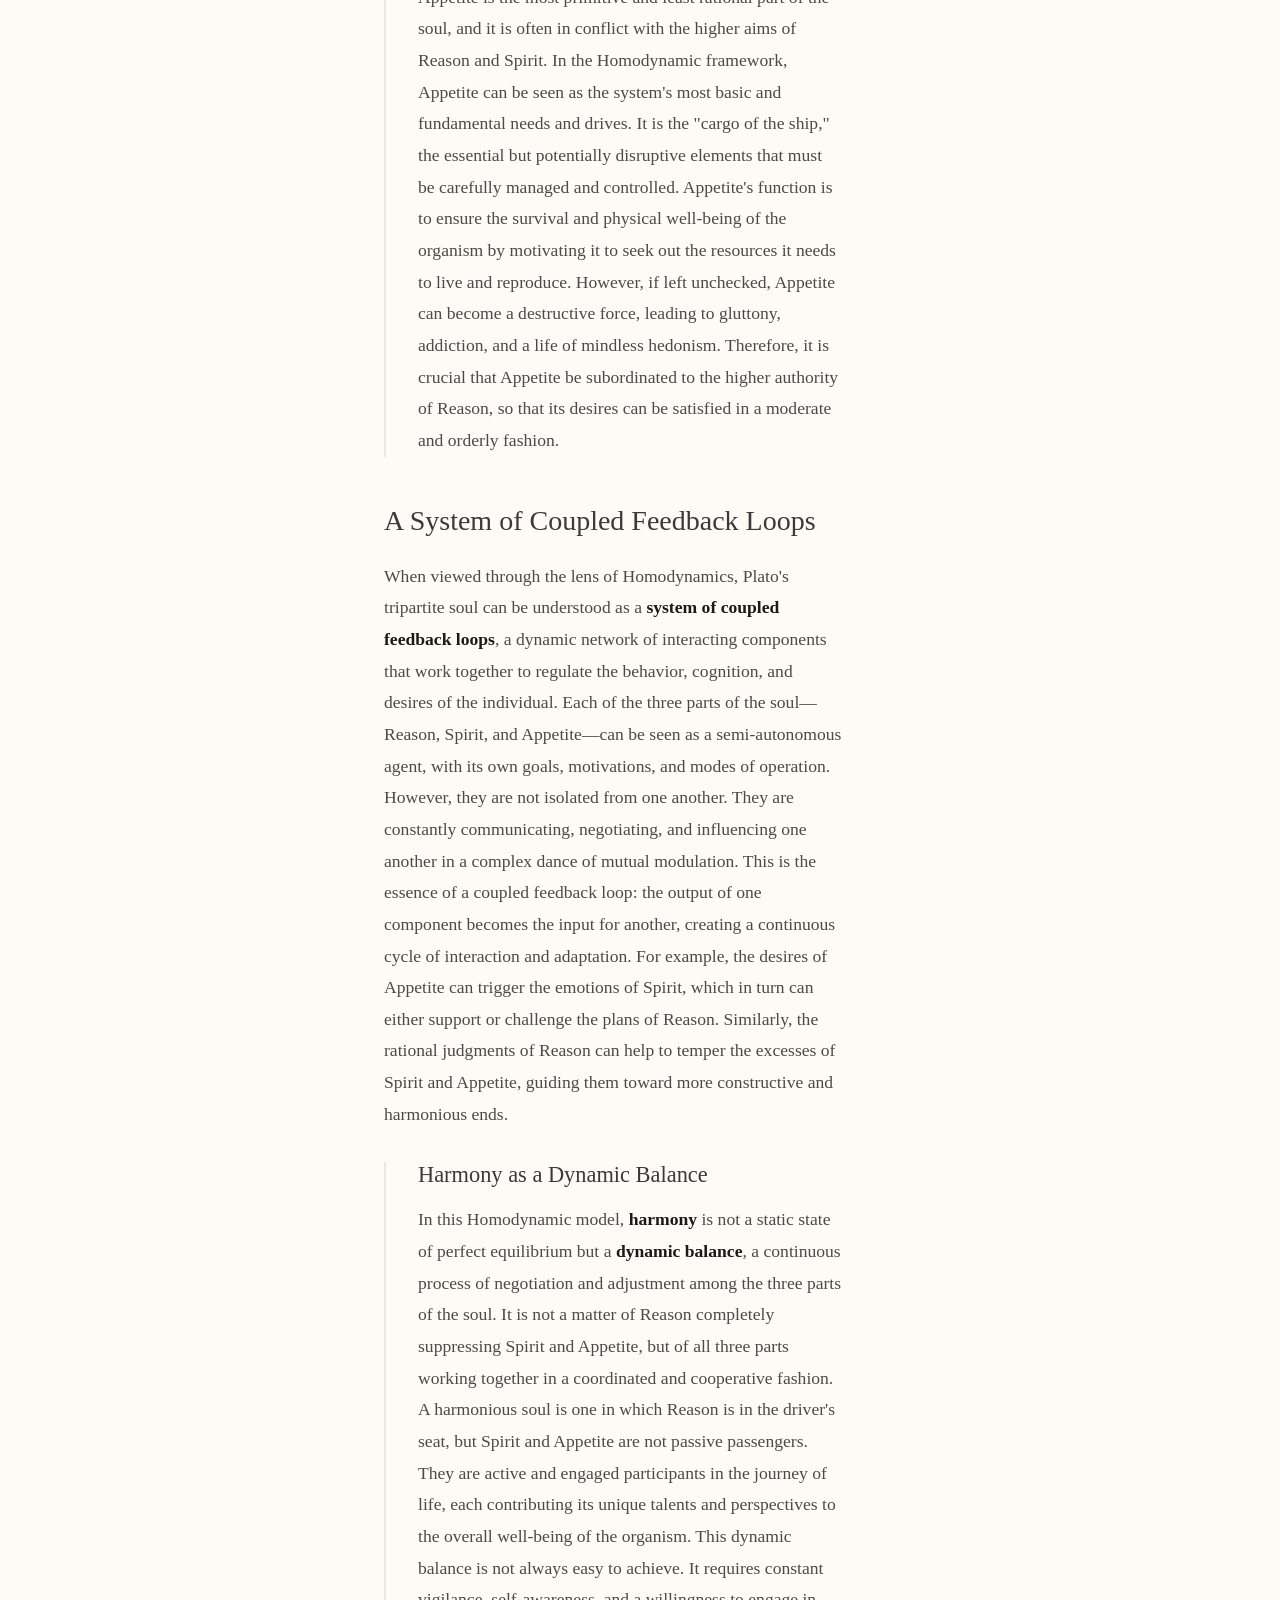
==== commit 72ae3336: "Force mobile hero animation to work - prevent text wrapping - Changed flex-wrap: wrap to flex-wrap: " ====
--- a/index.html
+++ b/index.html
@@ -152,6 +152,29 @@
         justify-content: center !important;
       }
 
+      .hero-title-container {
+        flex-direction: row !important;
+        align-items: baseline !important;
+        justify-content: center !important;
+        flex-wrap: nowrap !important; /* Force no wrapping */
+        gap: 0 !important;
+        white-space: nowrap !important; /* Prevent text wrapping */
+        overflow: visible !important;
+      }
+
+      .hero-word {
+        font-size: clamp(1.5rem, 8vw, 3rem) !important; /* Smaller for mobile */
+        white-space: nowrap !important;
+        display: inline-block !important;
+      }
+
+      .hero-plus {
+        font-size: clamp(1.5rem, 8vw, 3rem) !important;
+        margin: 0 0.3rem !important; /* Smaller margin */
+        white-space: nowrap !important;
+        display: inline-block !important;
+      }
+
       .section-page-grid {
         display: grid !important;
         grid-template-columns: 55% 40% !important;
--- a/style.css
+++ b/style.css
@@ -495,18 +495,26 @@
   }
 
   .hero-title-container {
-    flex-direction: column !important;
-    align-items: center !important;
-    gap: 0.5rem !important;
+    flex-direction: row !important; /* Keep horizontal for animation */
+    align-items: baseline !important;
+    justify-content: center !important;
+    flex-wrap: nowrap !important; /* Force no wrapping */
+    gap: 0 !important; /* Remove gap to allow proper merging */
+    white-space: nowrap !important; /* Prevent text wrapping */
+    overflow: visible !important;
   }
 
   .hero-word {
-    font-size: clamp(2rem, 12vw, 4rem) !important;
+    font-size: clamp(1.5rem, 8vw, 3rem) !important; /* Smaller for mobile */
+    white-space: nowrap !important;
+    display: inline-block !important;
   }
 
   .hero-plus {
-    font-size: clamp(2rem, 12vw, 4rem) !important;
-    margin: 0 !important;
+    font-size: clamp(1.5rem, 8vw, 3rem) !important;
+    margin: 0 0.3rem !important; /* Smaller margin for mobile */
+    white-space: nowrap !important;
+    display: inline-block !important;
   }
 
   .hero-byline {
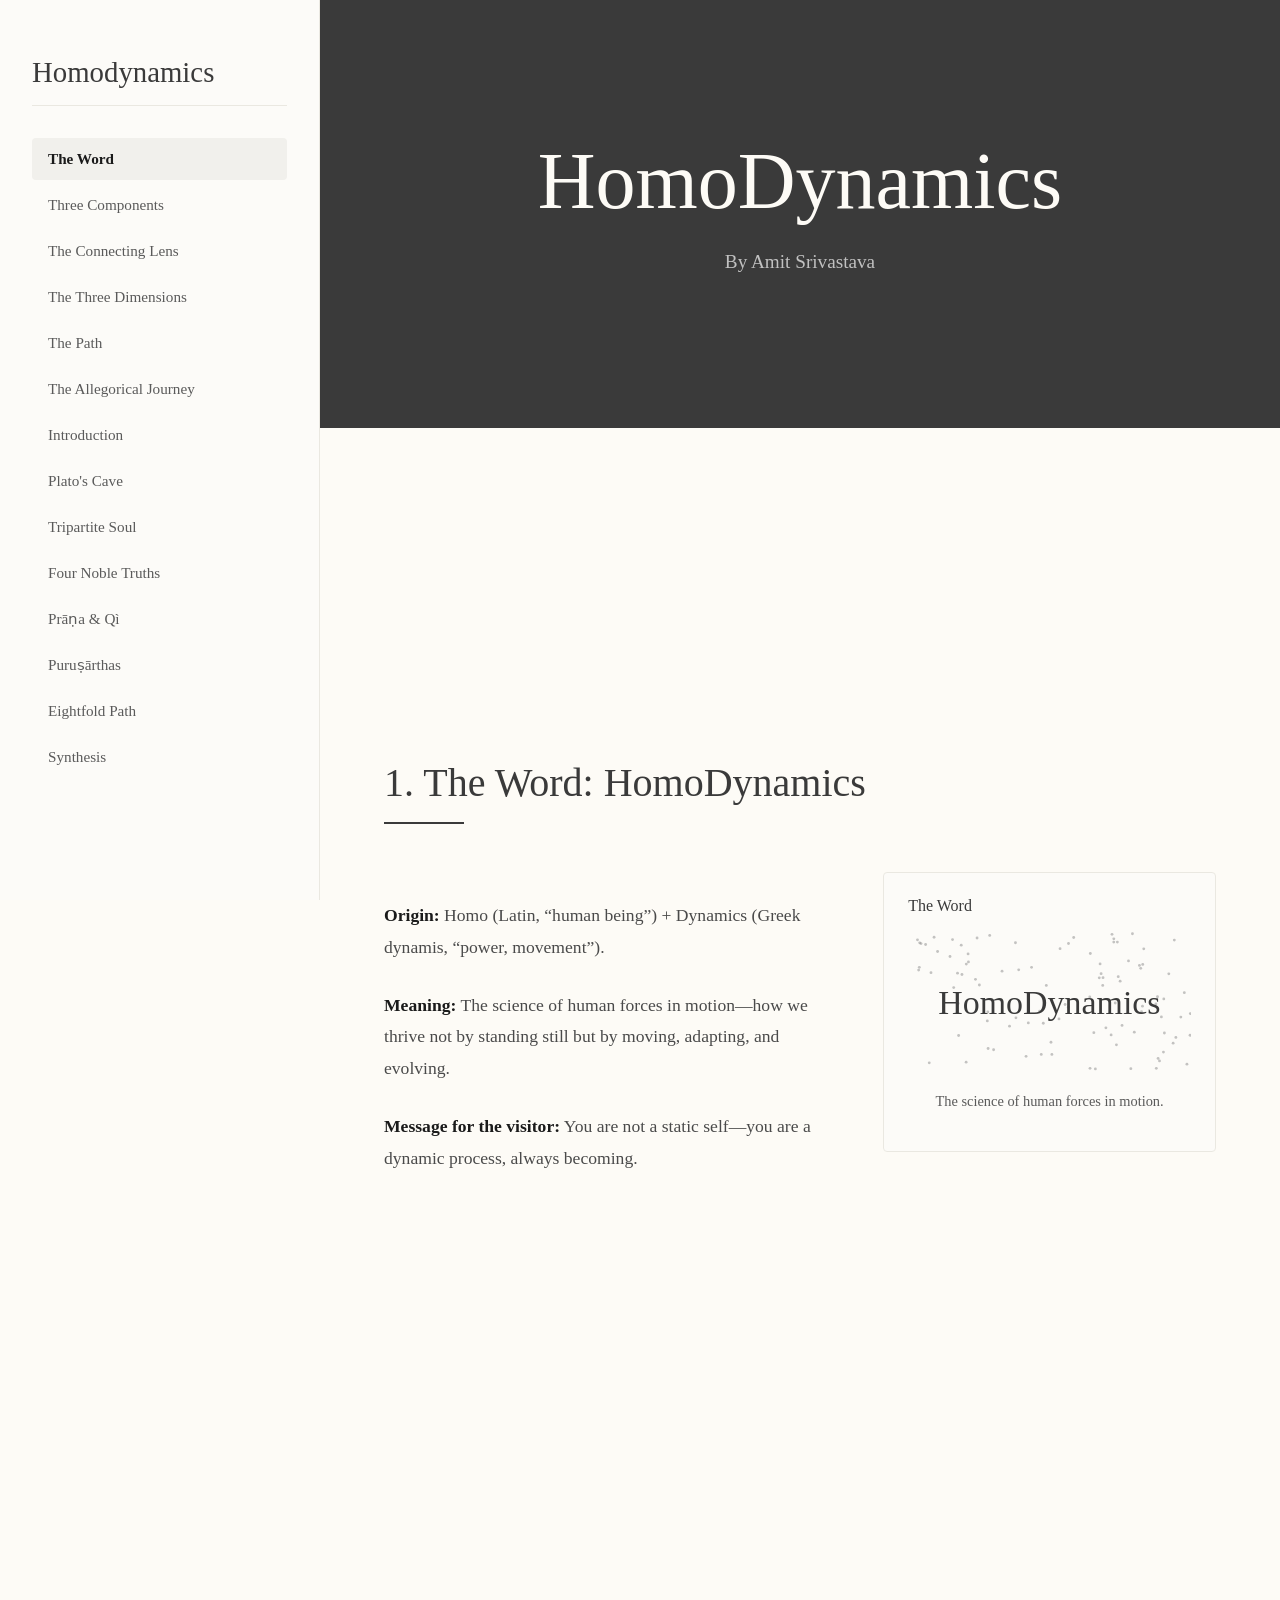
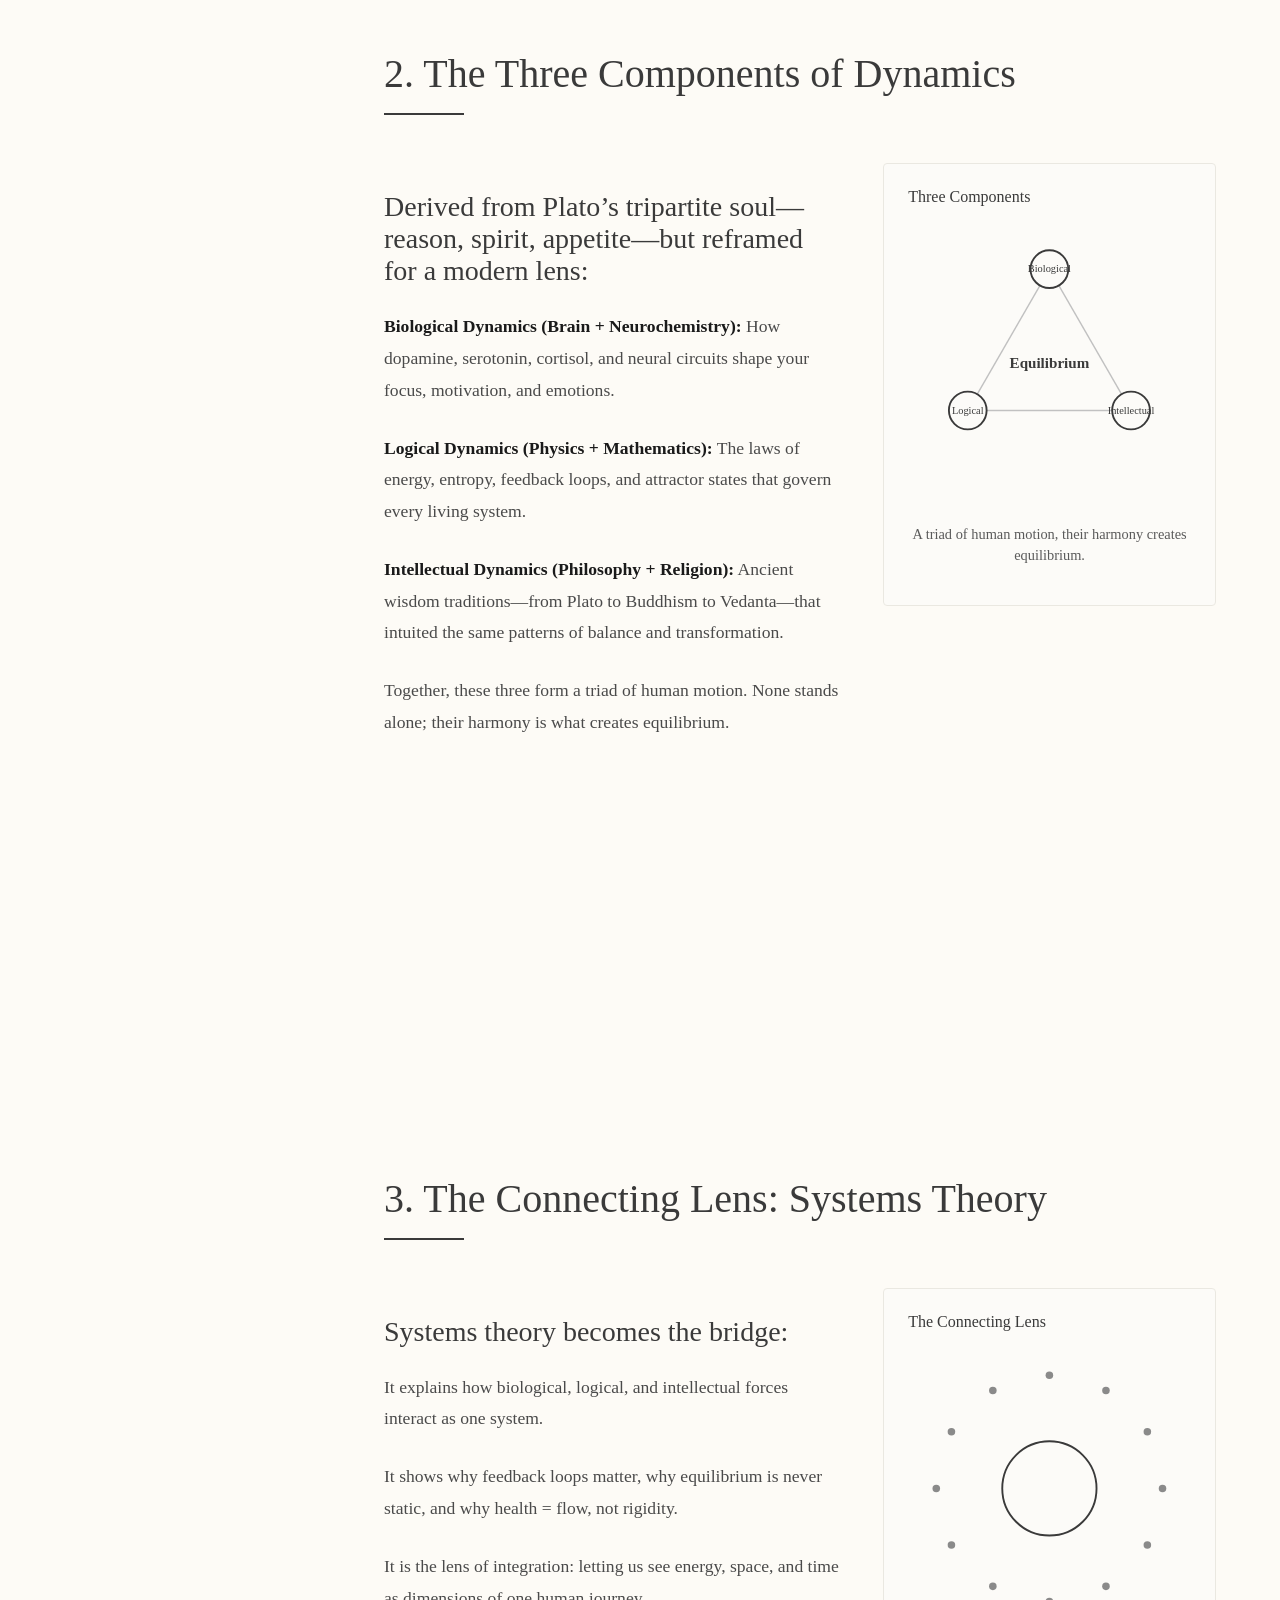
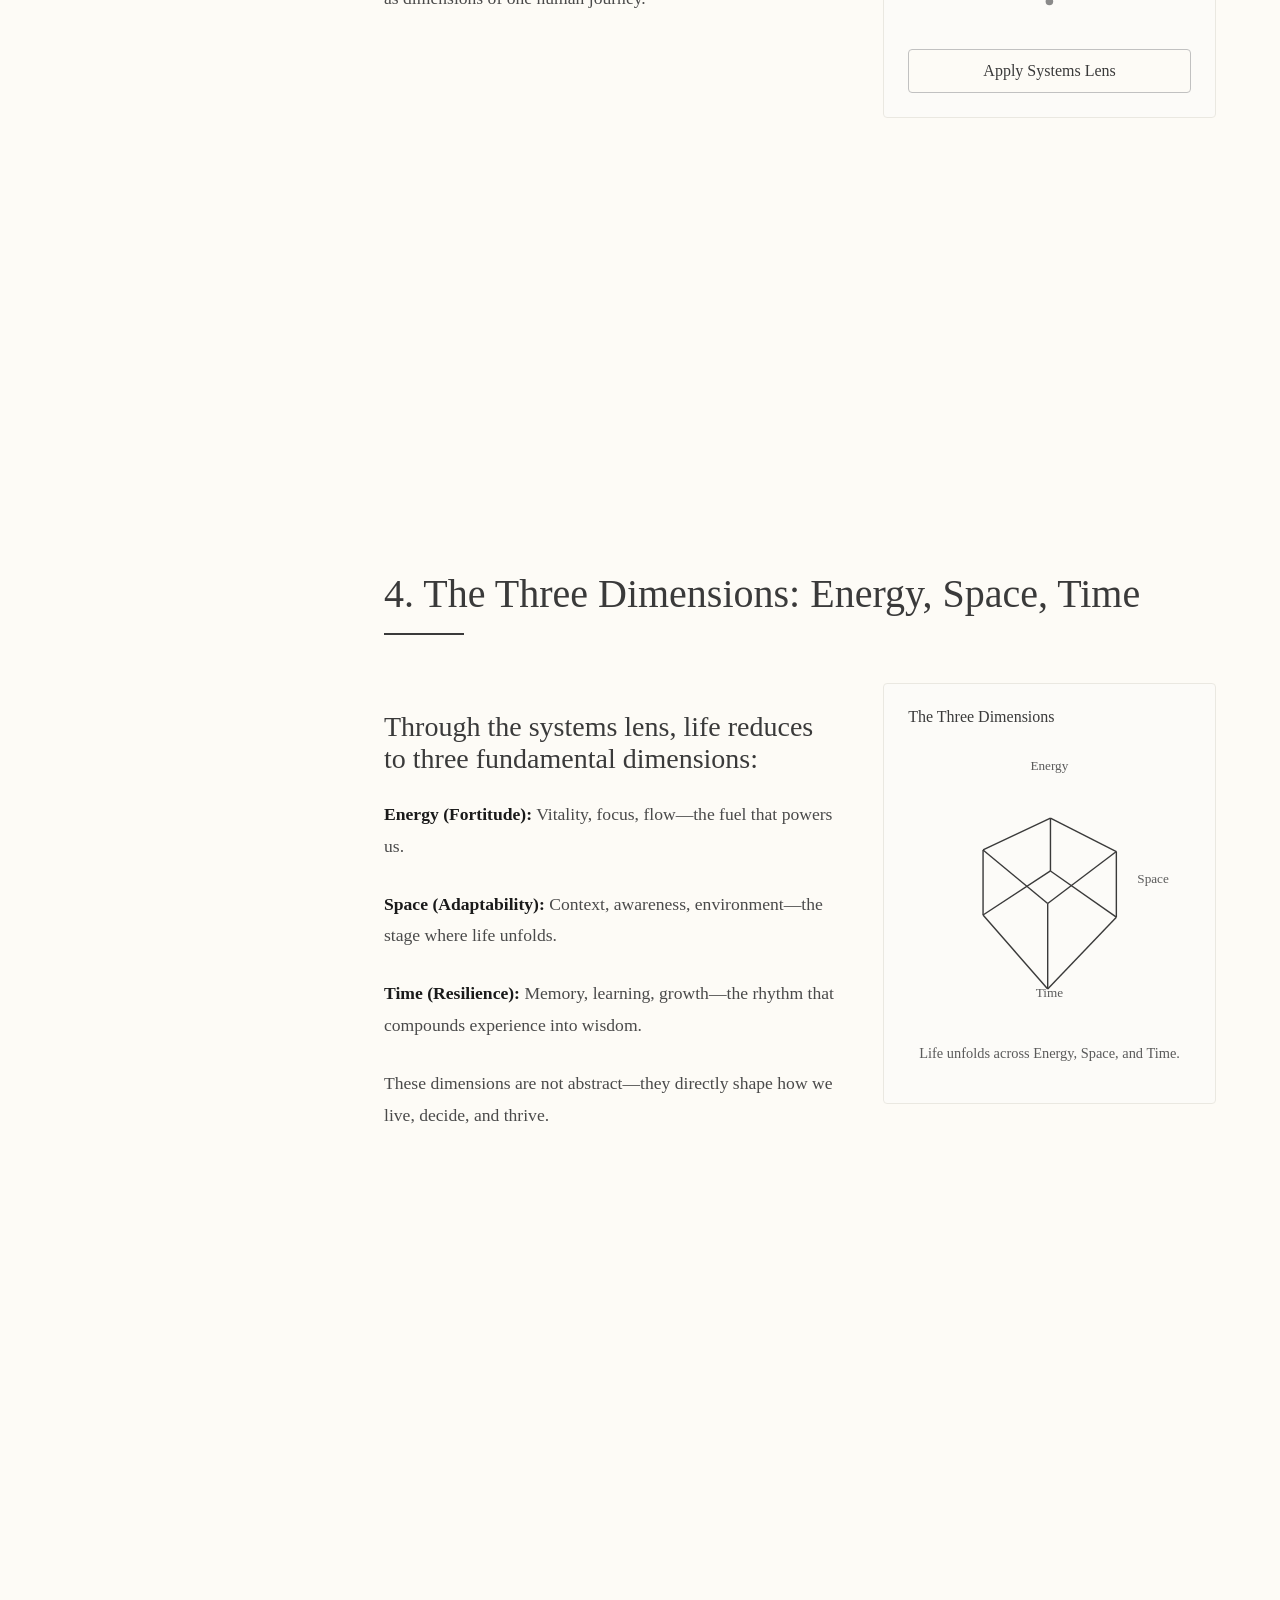
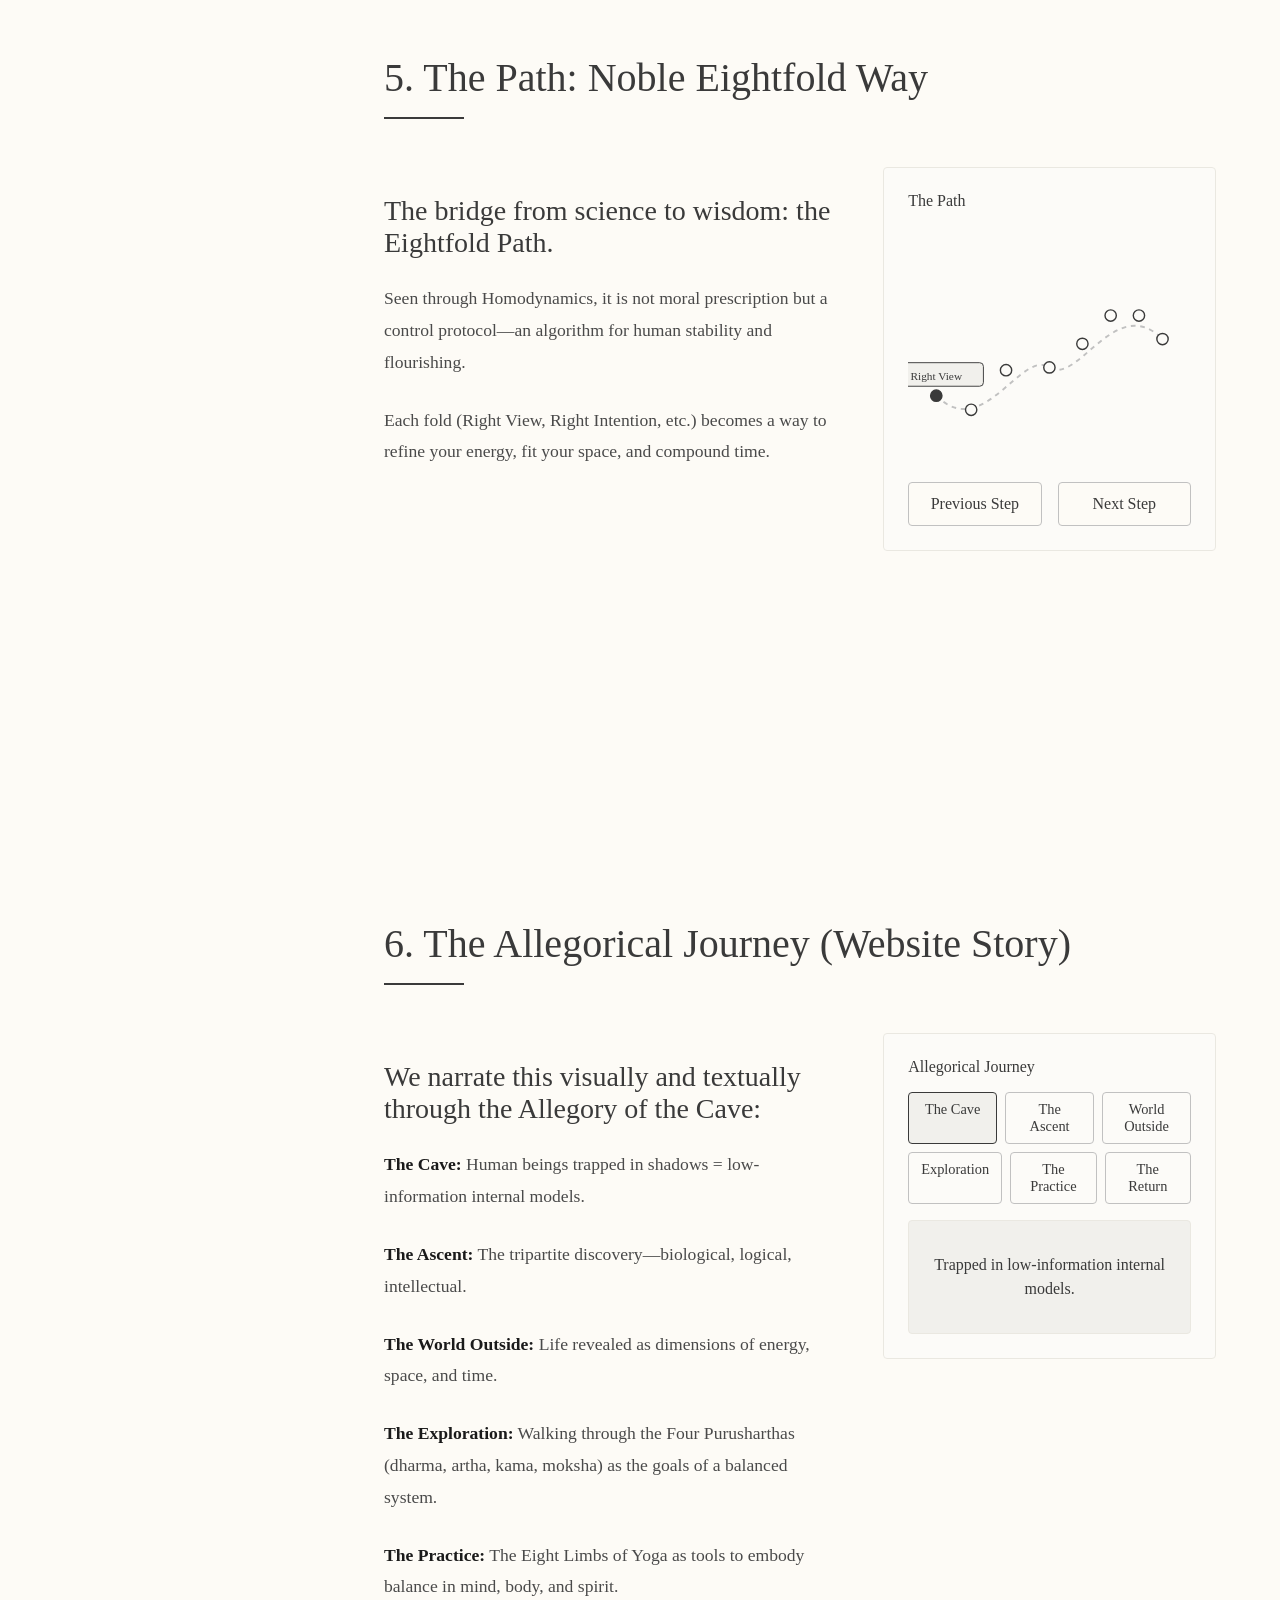
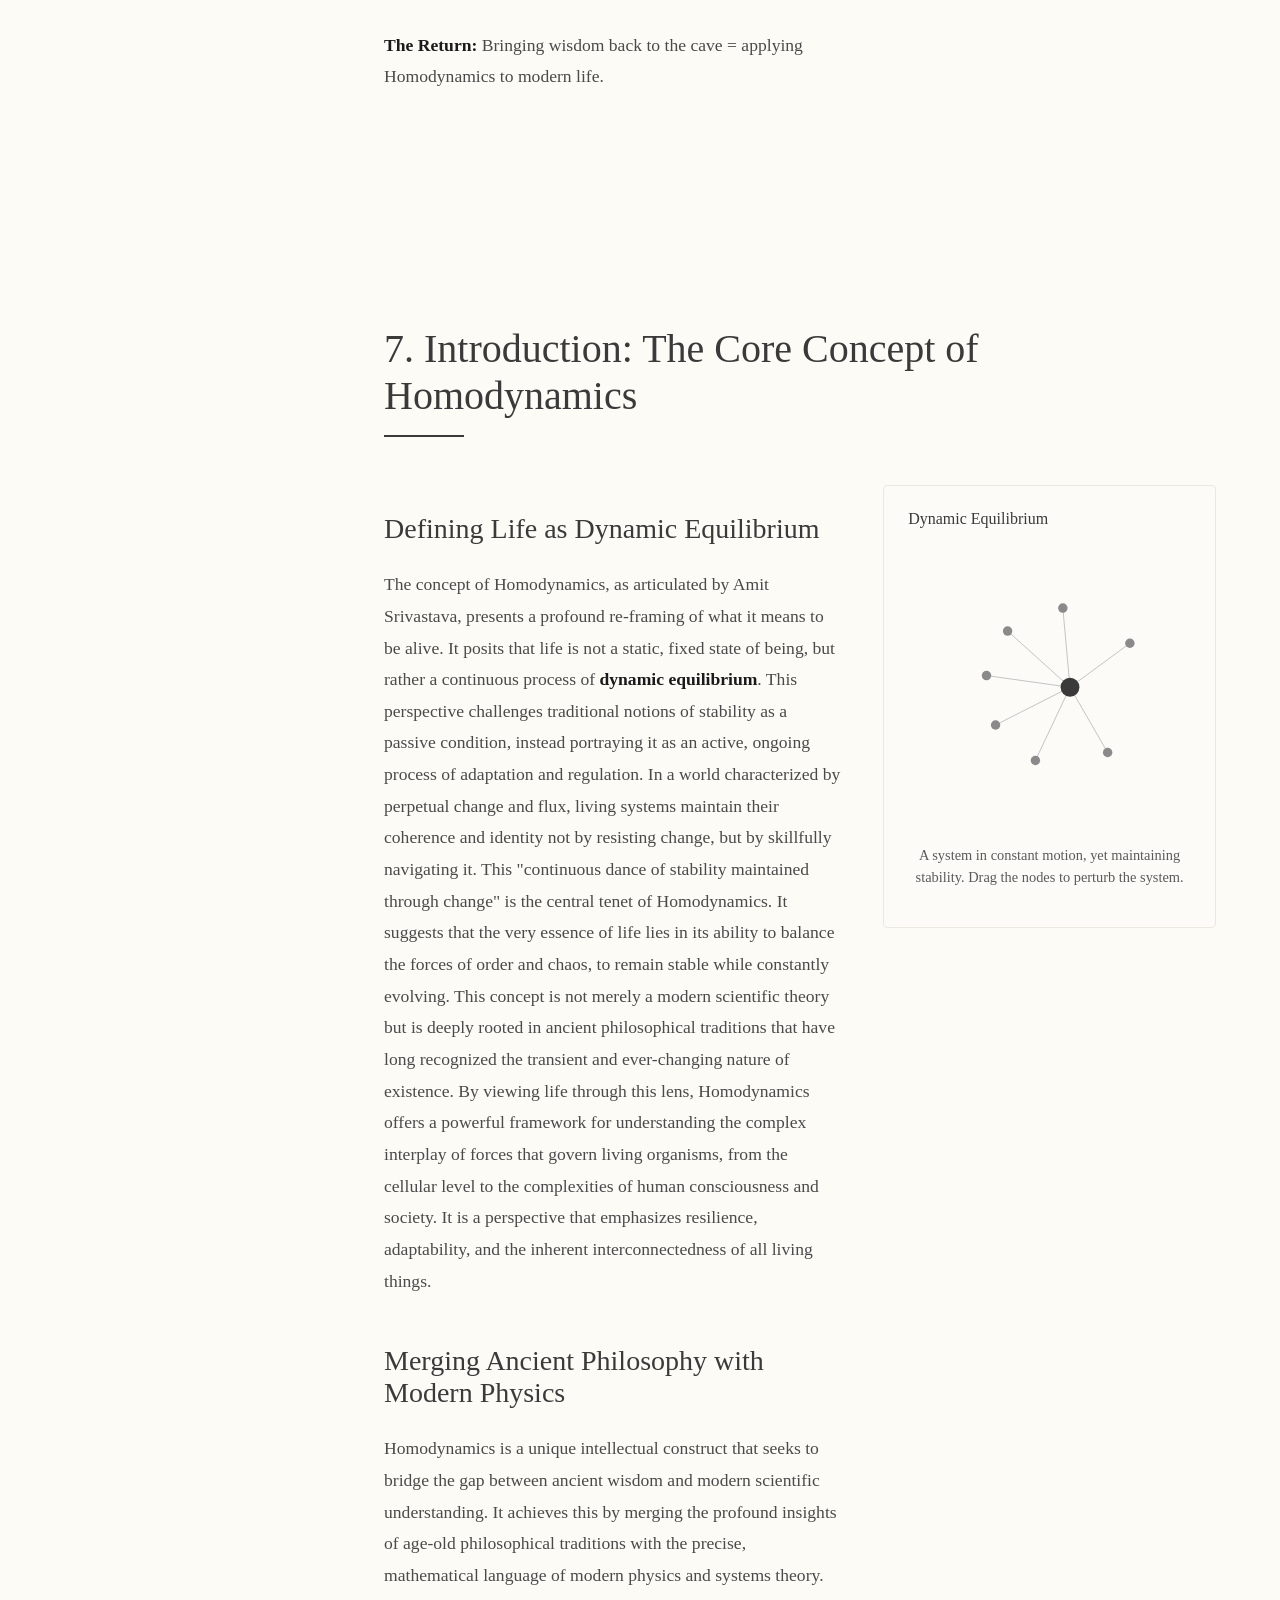
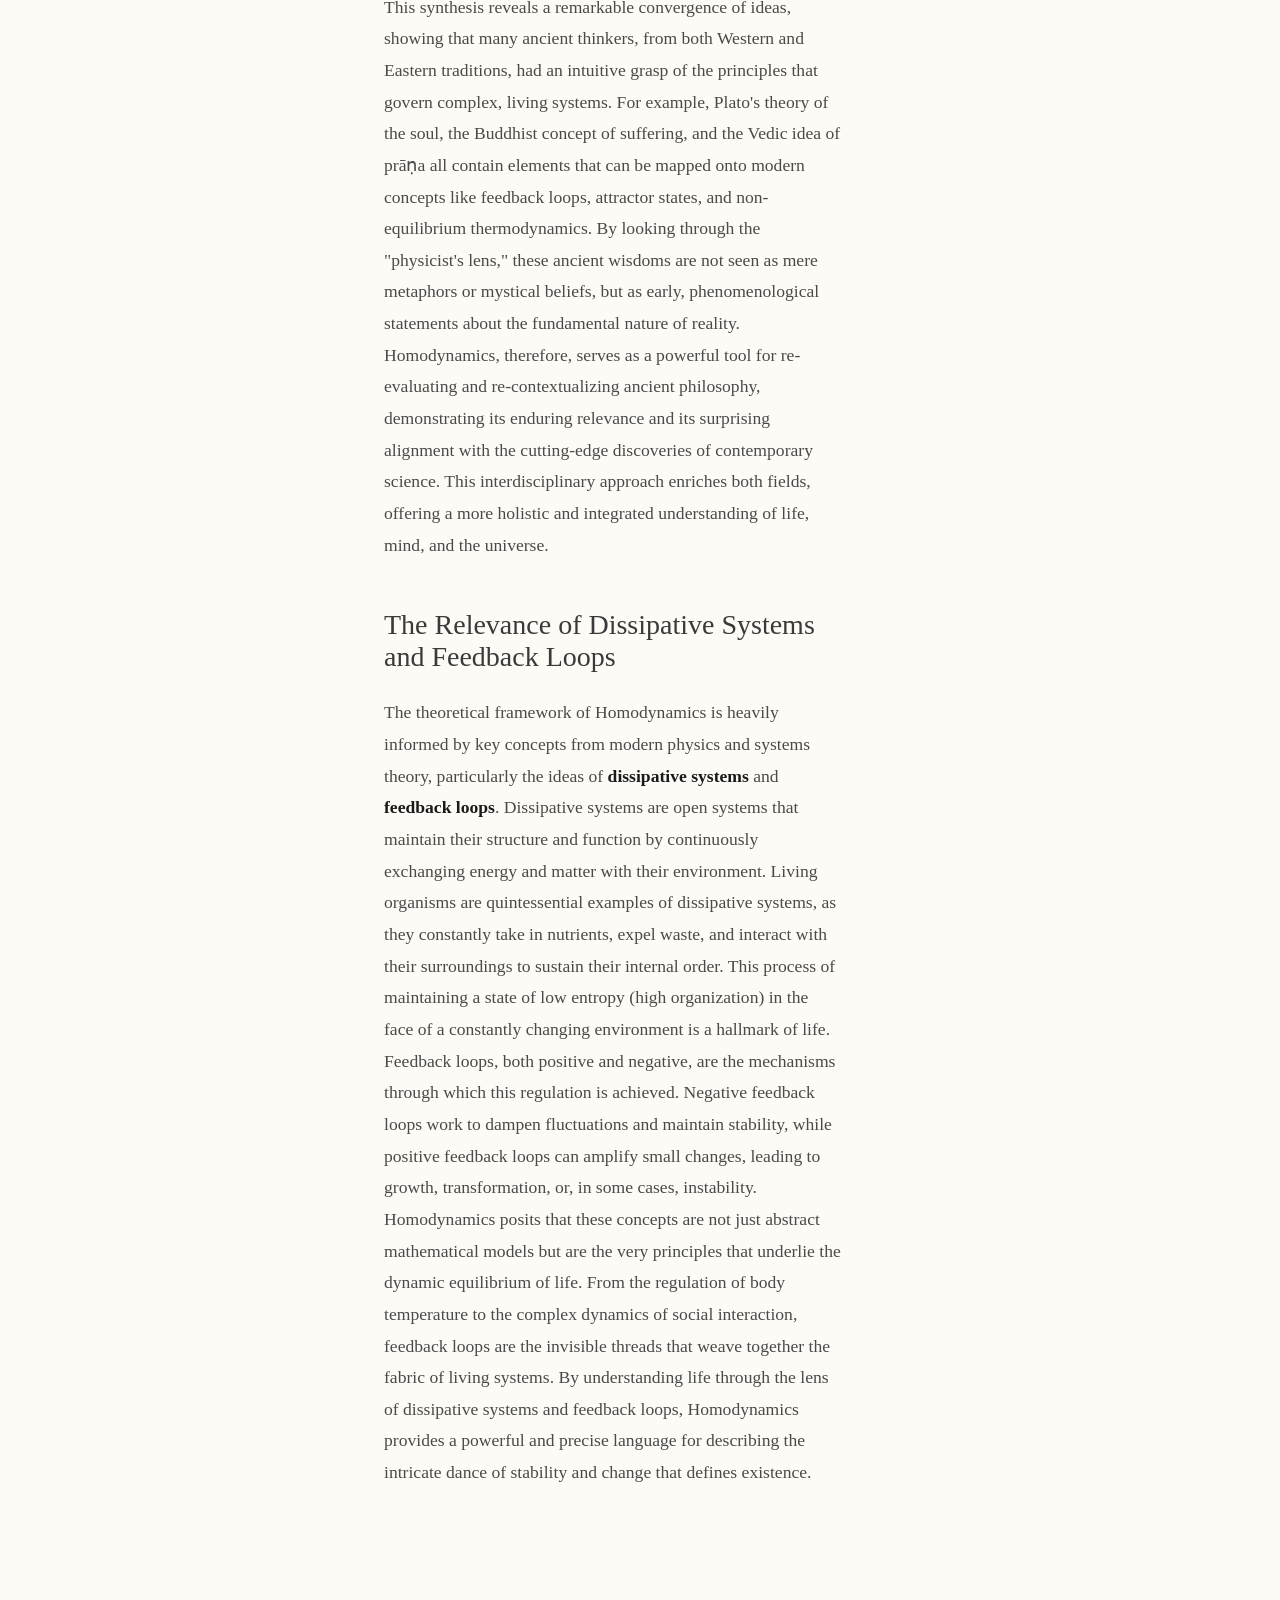
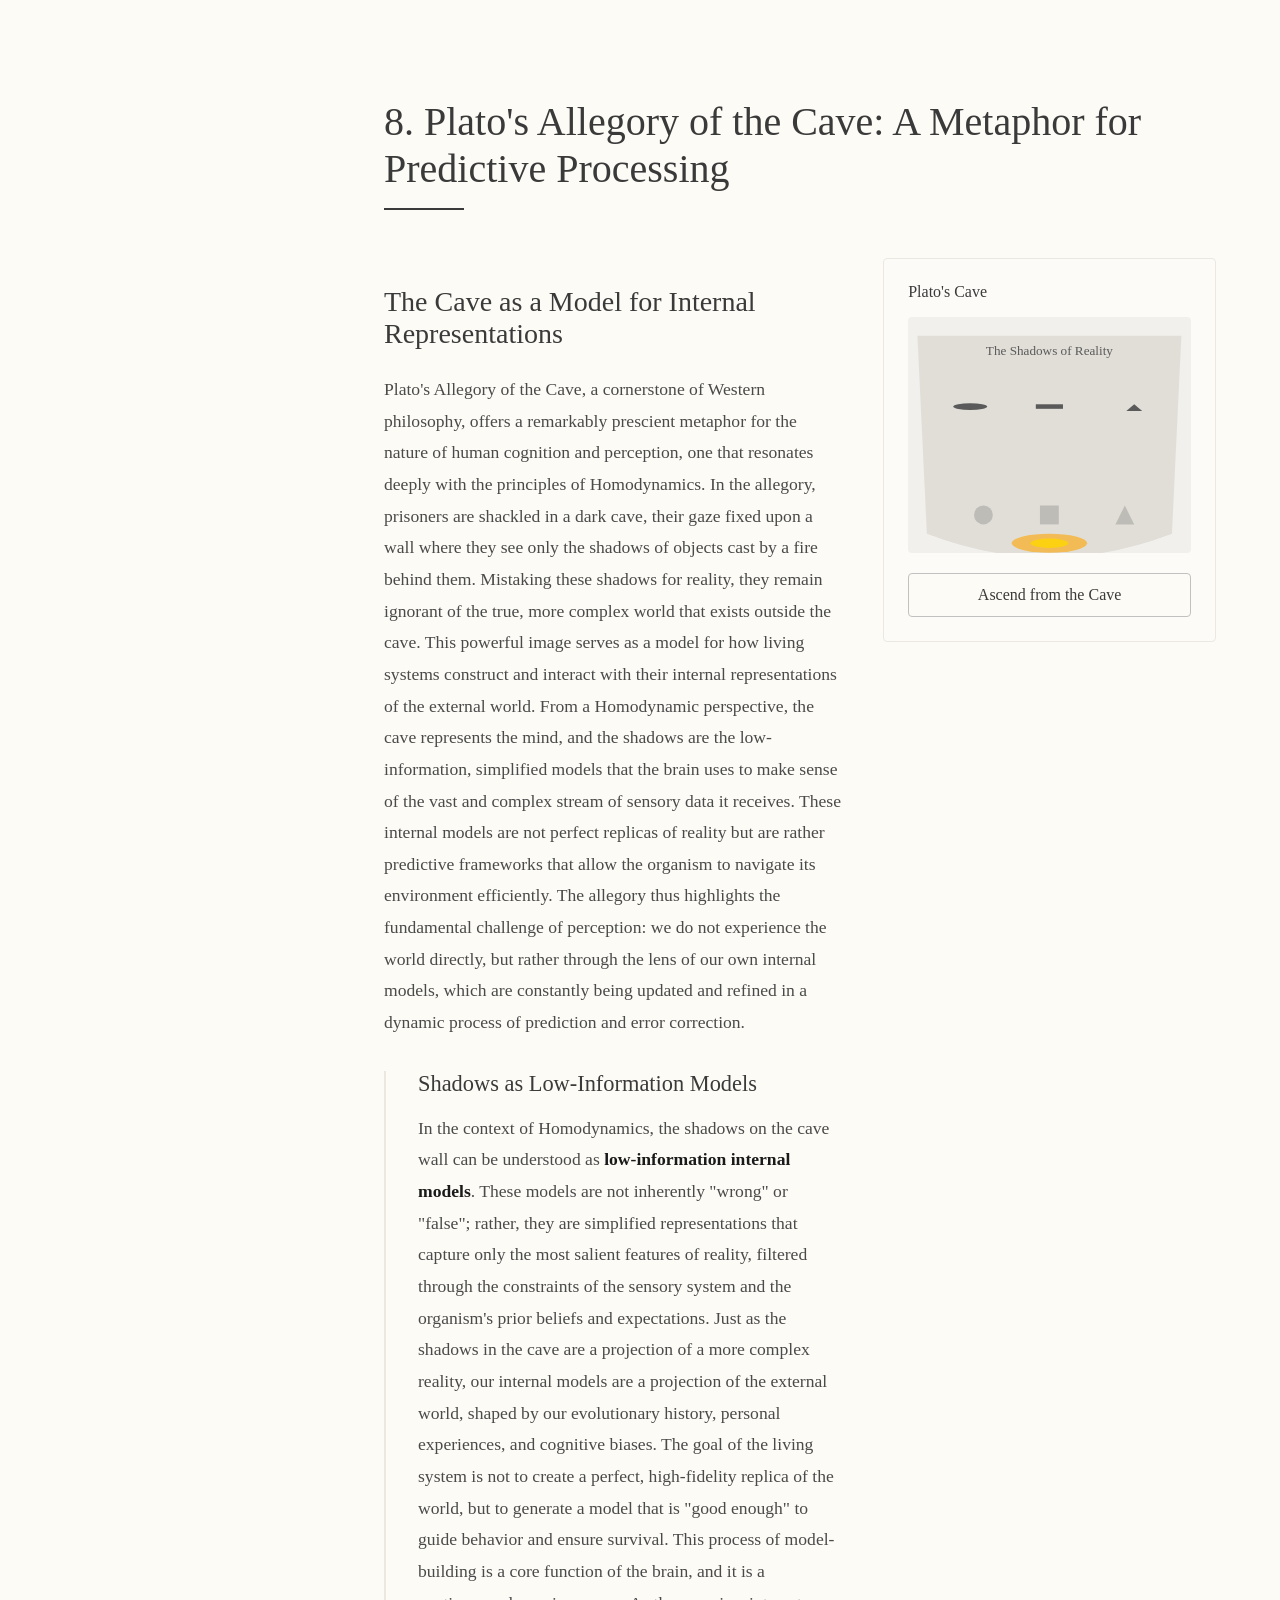
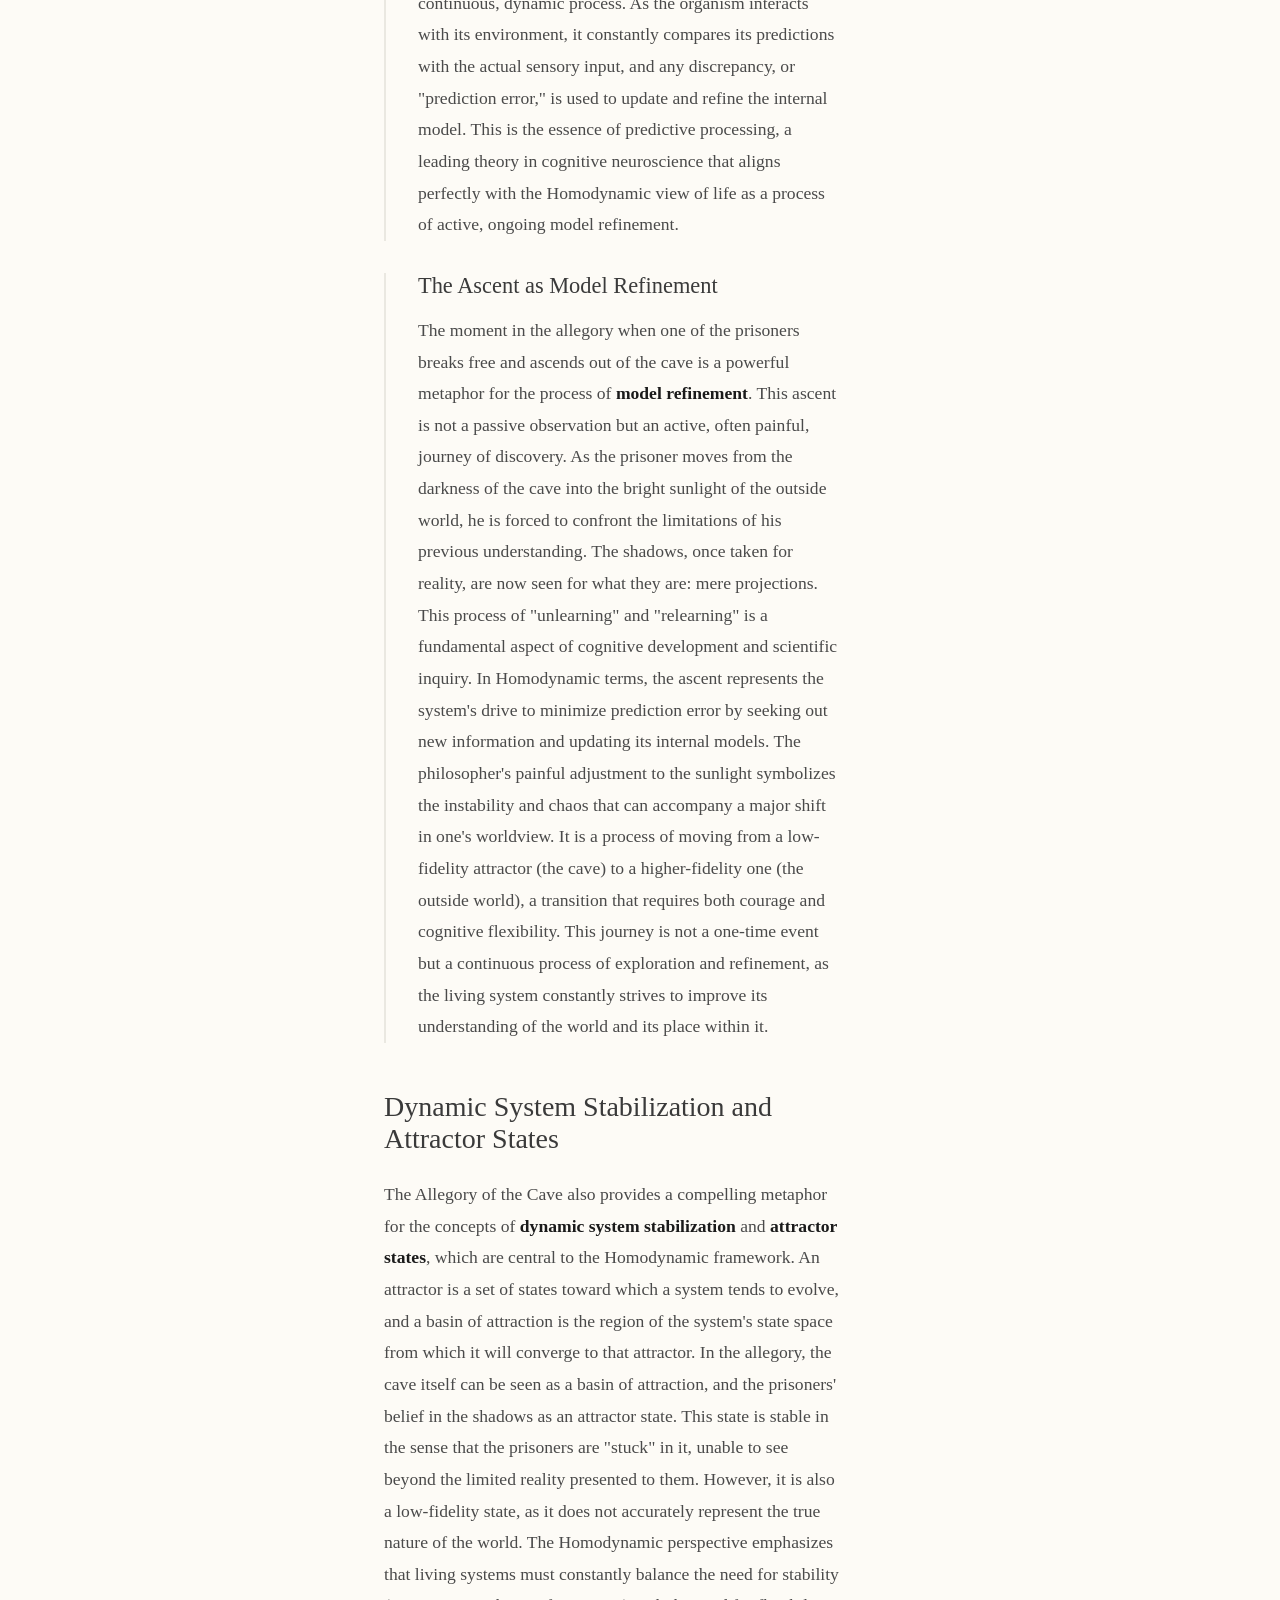
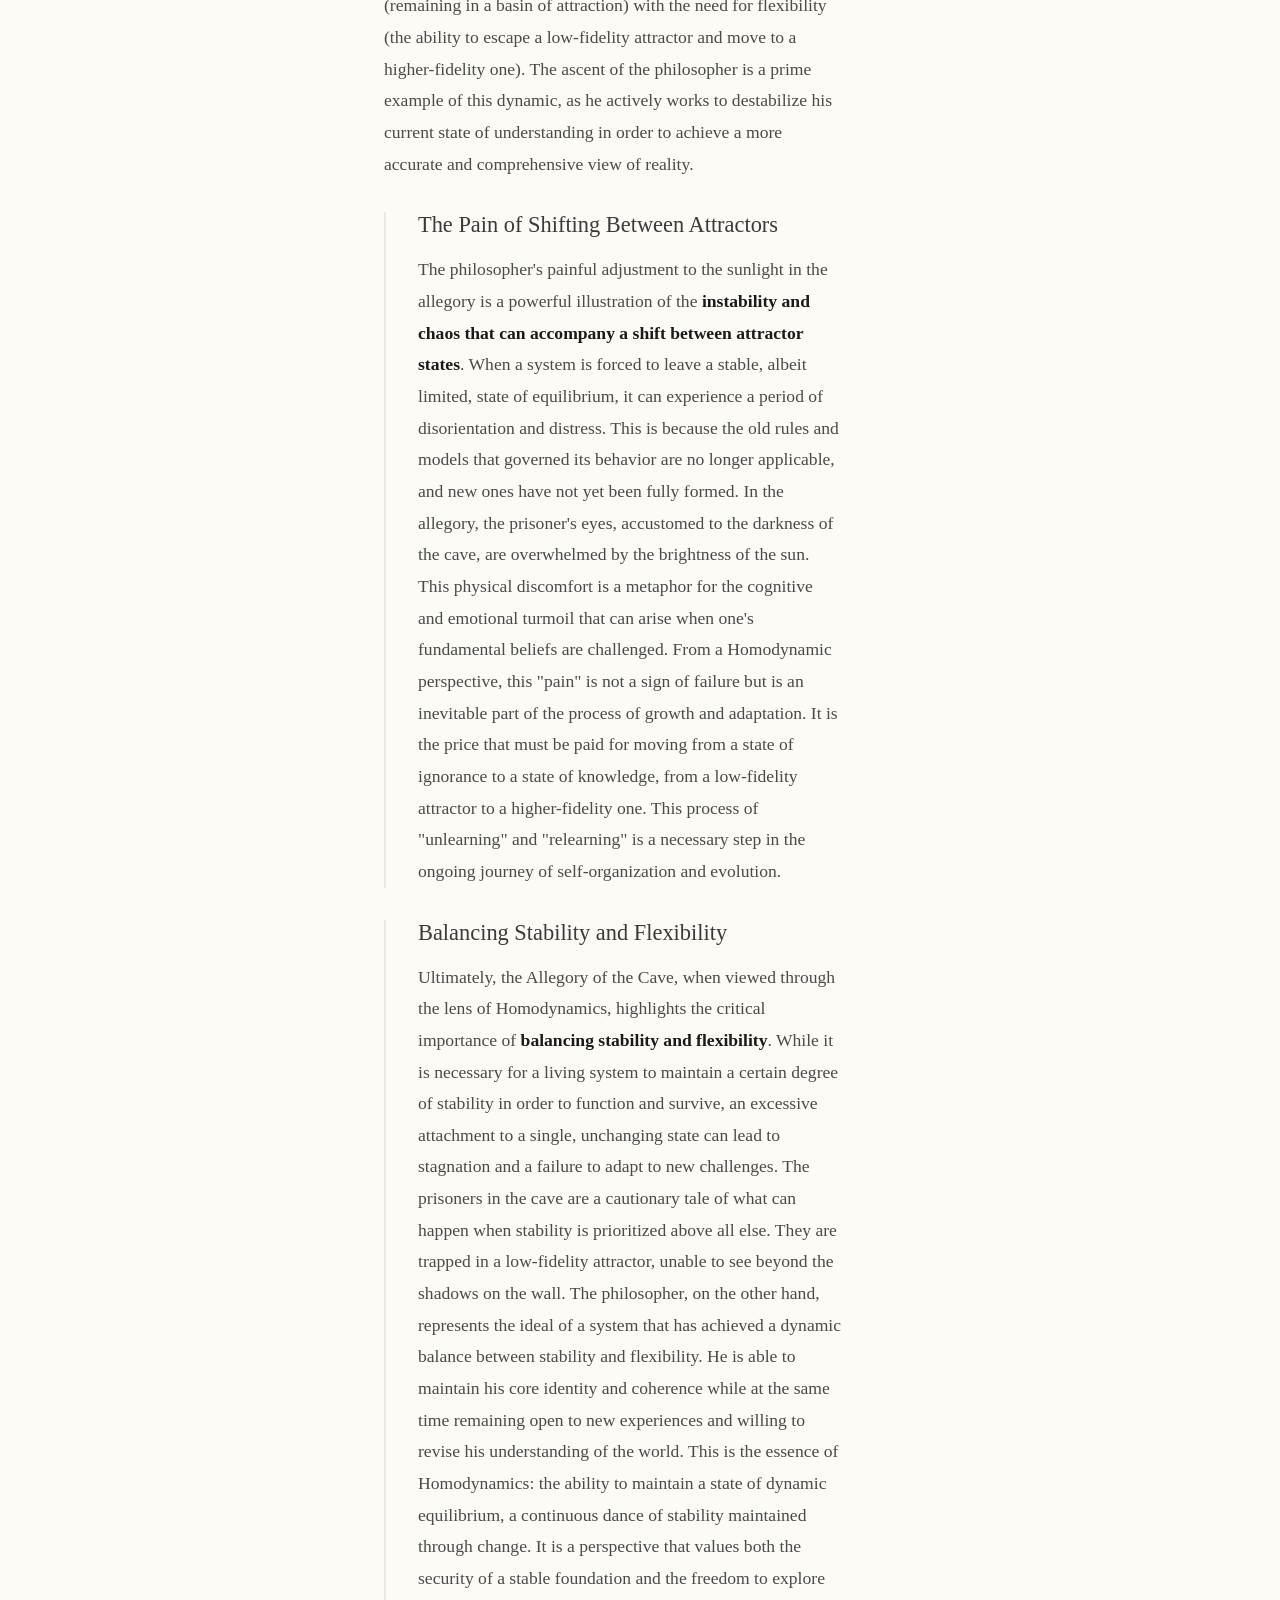
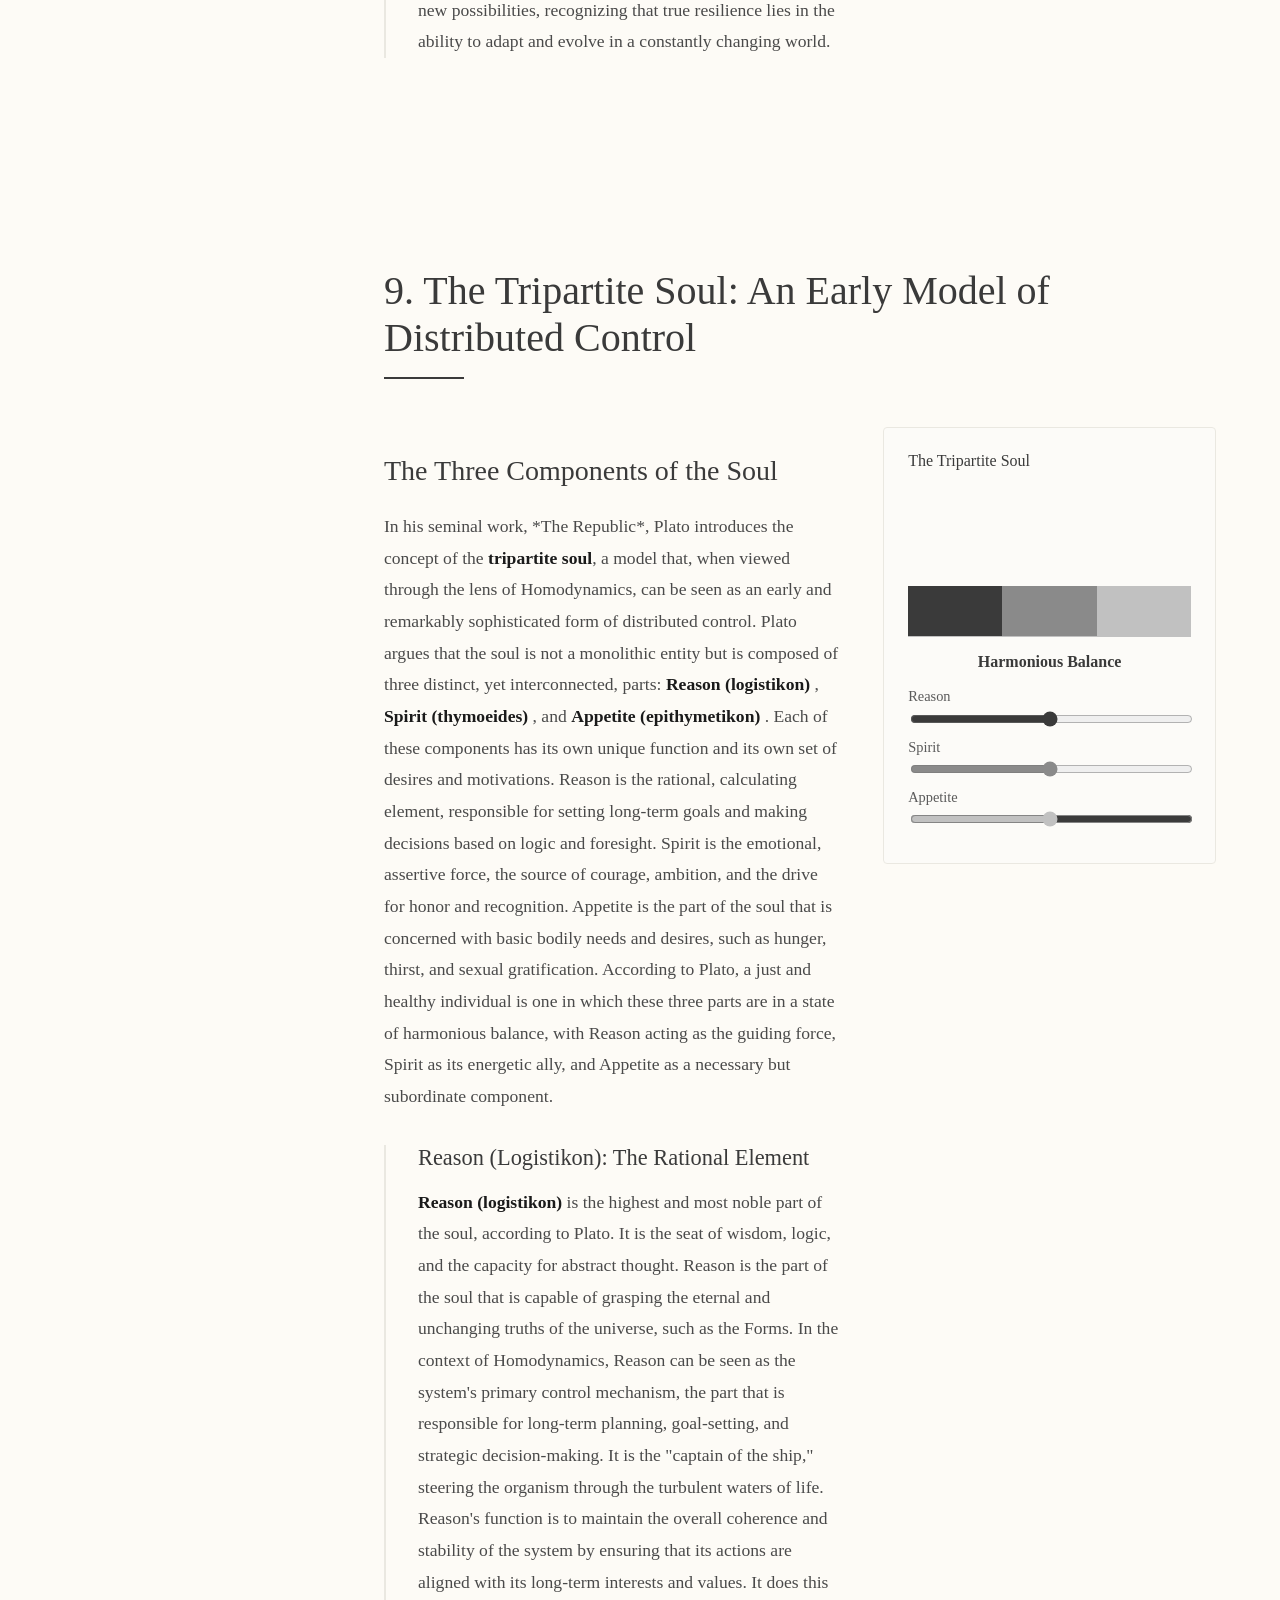
==== commit 49112ff7: "Add full viewport height sections for desktop - Desktop: Each section now takes full viewport height" ====
--- a/index.html
+++ b/index.html
@@ -134,9 +134,22 @@
         display: block !important;
       }
 
-      /* Section spacing for smooth scrolling */
+      /* Mobile: Override desktop full-height sections */
       .main-content > div {
+        min-height: auto !important;
         margin-bottom: 2rem !important;
+        display: block !important;
+        flex-direction: initial !important;
+        justify-content: initial !important;
+        padding: 0 !important;
+      }
+
+      .main-content > div:first-child .hero {
+        min-height: 250px !important;
+        display: flex !important;
+        flex-direction: column !important;
+        justify-content: center !important;
+        align-items: center !important;
       }
 
       .hero {
--- a/style.css
+++ b/style.css
@@ -117,13 +117,28 @@
   display: block; /* Ensure block display for scrolling */
 }
 
-/* Section spacing for smooth scrolling */
+/* Desktop: Full viewport height sections */
 .main-content > div {
-  margin-bottom: 2rem;
+  min-height: 100vh;
+  margin-bottom: 0;
+  display: flex;
+  flex-direction: column;
+  justify-content: center;
+  padding: 4rem 0;
 }
 
 .main-content > div:last-child {
-  margin-bottom: 2rem;
+  margin-bottom: 0;
+}
+
+/* Hero section gets special treatment */
+.main-content > div:first-child .hero {
+  margin: 0;
+  min-height: 100vh;
+  display: flex;
+  flex-direction: column;
+  justify-content: center;
+  align-items: center;
 }
 
 
